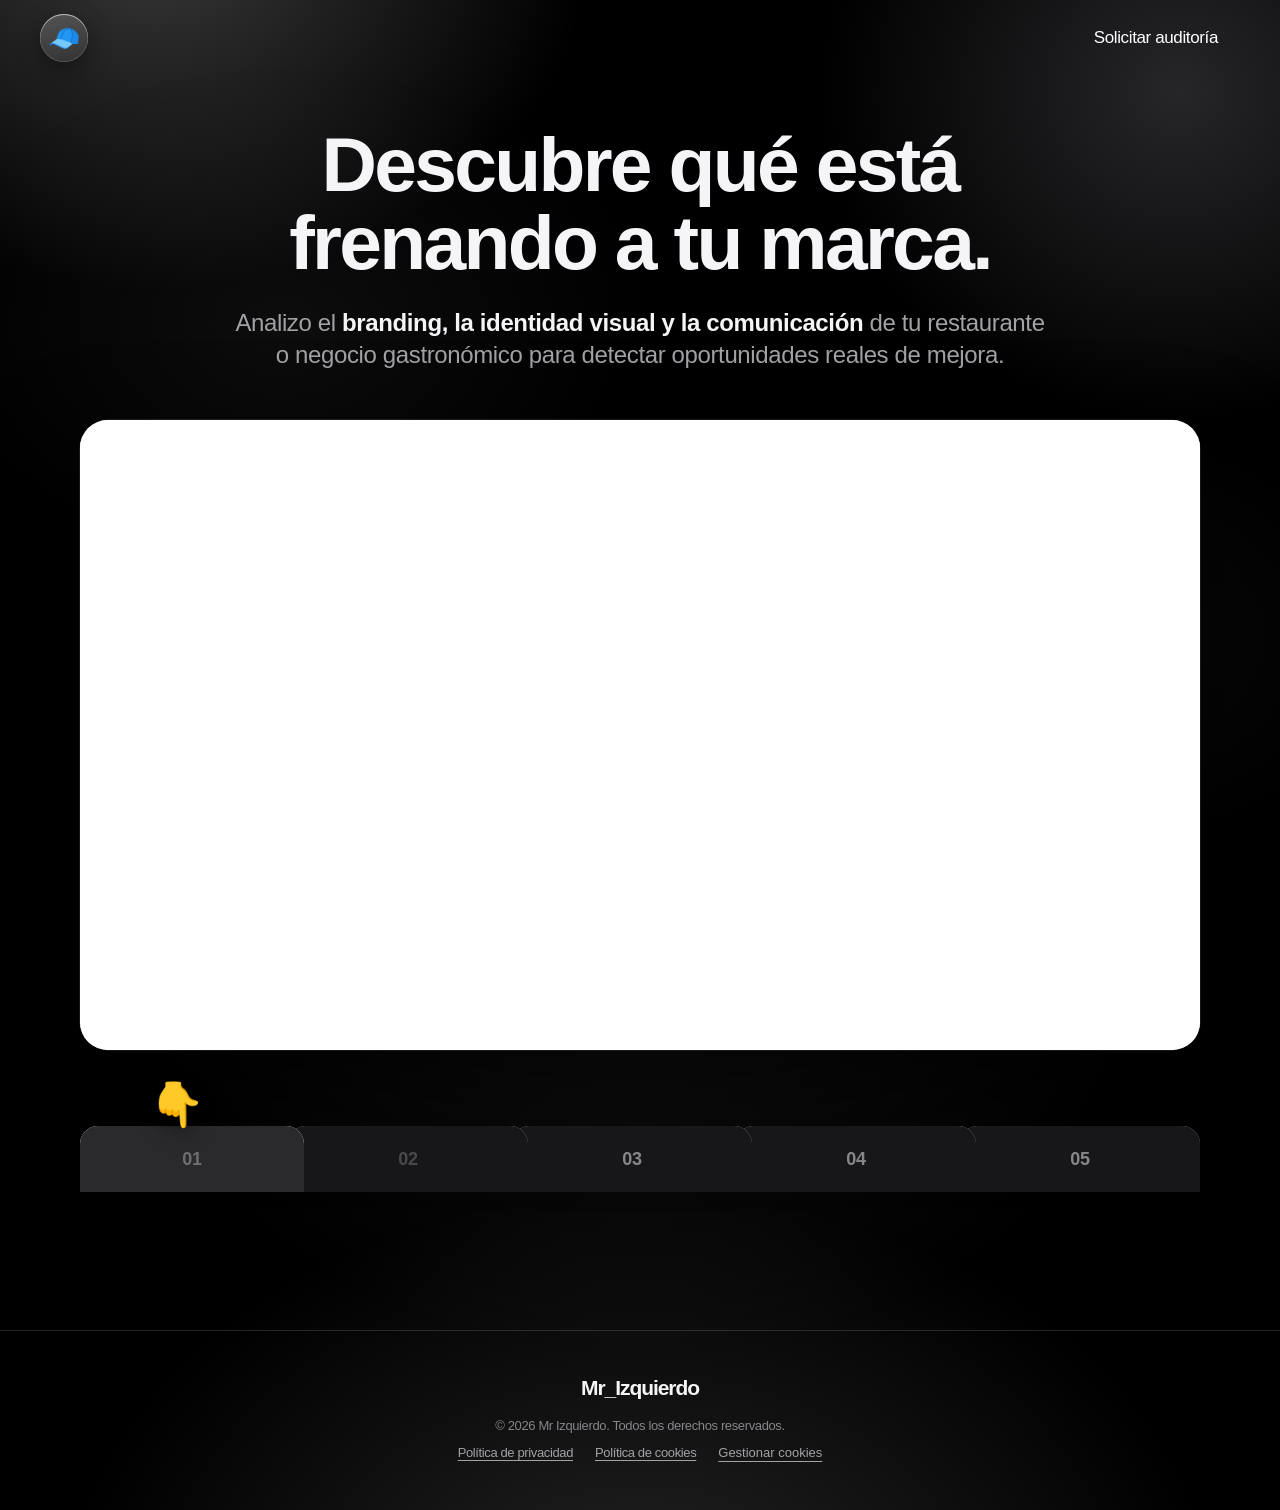
==== index.html @ 95bf19f2 "Update index.html" ====
<!doctype html>
<html lang="es">
<head>
<meta charset="utf-8">
<meta name="viewport" content="width=device-width,initial-scale=1,viewport-fit=cover">
<title>Auditoría de marca para restaurantes y negocios gastronómicos en Madrid | Mr_Izquierdo</title>
<meta name="description" content="Auditoría de marca para restaurantes, cafeterías, bares y hoteles en Madrid. Analizo tu branding, identidad visual y comunicación y te digo qué cambiar primero. Reserva una llamada.">
<meta name="author" content="Alex Izquierdo">
<meta name="application-name" content="Mr_Izquierdo">
<meta name="referrer" content="strict-origin-when-cross-origin">
<meta name="robots" content="index,follow,max-image-preview:large,max-snippet:-1">
<meta name="geo.region" content="ES-M"><meta name="geo.placename" content="Madrid">
<meta property="og:site_name" content="Mr_Izquierdo"><meta property="og:locale" content="es_ES"><meta property="og:type" content="website">
<meta property="og:url" content="https://mr-izquierdo.com/"><meta property="og:title" content="Auditoría de marca para negocios gastronómicos en Madrid | Mr_Izquierdo">
<meta property="og:description" content="Descubre qué está frenando a tu marca y qué deberías cambiar primero.">
<meta property="og:image" content="https://mr-izquierdo.com/assets/og-image.png"><meta property="og:image:width" content="1200"><meta property="og:image:height" content="630">
<meta property="og:image:alt" content="Mr_Izquierdo, auditoría de marca para restaurantes y negocios gastronómicos">
<meta name="twitter:card" content="summary_large_image"><meta name="twitter:title" content="Auditoría de marca para negocios gastronómicos | Mr_Izquierdo">
<meta name="twitter:description" content="Descubre qué está frenando a tu marca y qué deberías cambiar primero."><meta name="twitter:image" content="https://mr-izquierdo.com/assets/og-image.png"><meta name="twitter:image:alt" content="Mr_Izquierdo, auditoría de marca para restaurantes y negocios gastronómicos">
<meta name="theme-color" content="#000000"><meta name="color-scheme" content="dark">
<link rel="canonical" href="https://mr-izquierdo.com/"><link rel="alternate" hreflang="es" href="https://mr-izquierdo.com/"><link rel="alternate" hreflang="x-default" href="https://mr-izquierdo.com/">
<link rel="icon" href="data:image/svg+xml,%3Csvg xmlns='http://www.w3.org/2000/svg' viewBox='0 0 100 100'%3E%3Ctext y='.86em' font-size='86'%3E%F0%9F%A7%A2%3C/text%3E%3C/svg%3E">
<link rel="preload" href="assets/styles.css?v=17" as="style">
<link rel="stylesheet" href="assets/styles.css?v=17">
  <script type="application/ld+json">
{
  "@context": "https://schema.org",
  "@graph": [
    {
      "@type": "WebSite",
      "@id": "https://mr-izquierdo.com/#website",
      "url": "https://mr-izquierdo.com/",
      "name": "Mr_Izquierdo",
      "description": "Dirección creativa, branding, identidad visual y auditoría de marca para restaurantes y negocios gastronómicos en Madrid.",
      "inLanguage": "es-ES"
    },
    {
      "@type": "WebPage",
      "@id": "https://mr-izquierdo.com/#webpage",
      "url": "https://mr-izquierdo.com/",
      "name": "Auditoría de marca para restaurantes y negocios gastronómicos en Madrid | Mr_Izquierdo",
      "isPartOf": {
        "@id": "https://mr-izquierdo.com/#website"
      },
      "about": {
        "@id": "https://mr-izquierdo.com/#service"
      },
      "inLanguage": "es-ES",
      "description": "Auditoría de marca para restaurantes, cafeterías, bares y hoteles en Madrid. Análisis de branding, identidad visual y comunicación para detectar oportunidades reales de mejora."
    },
    {
      "@type": "ProfessionalService",
      "@id": "https://mr-izquierdo.com/#service",
      "name": "Mr_Izquierdo",
      "url": "https://mr-izquierdo.com/",
      "image": "https://mr-izquierdo.com/assets/og-image.png",
      "description": "Auditoría de marca, dirección creativa, branding e identidad visual para restaurantes, cafeterías, bares, hoteles y marcas gastronómicas independientes.",
      "areaServed": {
        "@type": "City",
        "name": "Madrid"
      },
      "address": {
        "@type": "PostalAddress",
        "addressLocality": "Madrid",
        "addressCountry": "ES"
      },
      "founder": {
        "@id": "https://mr-izquierdo.com/#alex"
      },
      "knowsAbout": [
        "branding gastronómico",
        "branding para restaurantes",
        "identidad visual",
        "rebranding",
        "auditoría de marca",
        "dirección creativa",
        "comunicación para restaurantes"
      ],
      "hasOfferCatalog": {
        "@type": "OfferCatalog",
        "name": "Servicios de Mr_Izquierdo",
        "itemListElement": [
          {
            "@type": "Offer",
            "itemOffered": {
              "@type": "Service",
              "name": "Auditoría de marca para negocios gastronómicos",
              "description": "Análisis estratégico de branding, identidad visual y comunicación para detectar oportunidades de mejora y definir prioridades.",
              "areaServed": {
                "@type": "City",
                "name": "Madrid"
              }
            }
          },
          {
            "@type": "Offer",
            "itemOffered": {
              "@type": "Service",
              "name": "Branding e identidad visual",
              "description": "Desarrollo y dirección de identidad de marca para restaurantes y negocios gastronómicos."
            }
          }
        ]
      },
      "sameAs": []
    },
    {
      "@type": "Person",
      "@id": "https://mr-izquierdo.com/#alex",
      "name": "Alex Izquierdo",
      "jobTitle": "Director creativo y estratega de marca",
      "worksFor": {
        "@id": "https://mr-izquierdo.com/#service"
      }
    },
    {
      "@type": "FAQPage",
      "@id": "https://mr-izquierdo.com/#faq",
      "isPartOf": {
        "@id": "https://mr-izquierdo.com/#webpage"
      },
      "mainEntity": [
        {
          "@type": "Question",
          "name": "¿Qué es una auditoría de marca?",
          "acceptedAnswer": {
            "@type": "Answer",
            "text": "Es una revisión estratégica de tu marca, imagen y comunicación para identificar oportunidades de mejora y priorizar qué conviene trabajar primero."
          }
        },
        {
          "@type": "Question",
          "name": "¿Tengo que contratar un servicio después?",
          "acceptedAnswer": {
            "@type": "Answer",
            "text": "No. La auditoría sirve para entender la situación y definir opciones. Cualquier trabajo posterior se plantea por separado, con alcance y presupuesto propios."
          }
        },
        {
          "@type": "Question",
          "name": "¿Trabajas con negocios fuera de Madrid?",
          "acceptedAnswer": {
            "@type": "Answer",
            "text": "El foco inicial está en Madrid. Si tu negocio está en otra ubicación, indícalo en el formulario y revisaré si encaja."
          }
        },
        {
          "@type": "Question",
          "name": "¿Qué ocurre después de enviar el formulario?",
          "acceptedAnswer": {
            "@type": "Answer",
            "text": "Podrás reservar una llamada de 30 minutos para hablar de tu negocio y valorar el siguiente paso."
          }
        }
      ]
    }
  ]
}
</script>
</head>
<body id="top">

<header class="site-header">
  <div class="in">
    <a class="logo" href="#top" aria-label="Mr_Izquierdo, volver al inicio"><span aria-hidden="true">🧢</span></a>
    <button class="btn btn-primary" id="headCta" type="button">Solicitar auditoría</button>
  </div>
</header>

<main>
  <section class="hero">
    <h1>Descubre qué está frenando a tu marca.</h1>
    <p>Analizo el <strong>branding, la identidad visual y la comunicación</strong> de tu restaurante o negocio gastronómico para detectar oportunidades reales de mejora.</p>
  </section>

  <section class="video-section" aria-label="Presentación en vídeo">
    <div class="player" id="player">
      <video id="vid" playsinline preload="metadata"><source src="presentation.mp4" type="video/mp4"></video>
      <div class="poster" aria-hidden="true"></div>
      <button class="play" id="play" type="button" aria-label="Reproducir la presentación">
        <svg width="30" height="30" viewBox="0 0 24 24" aria-hidden="true"><path d="M8 5.2v13.6a1 1 0 0 0 1.5.86l11-6.8a1 1 0 0 0 0-1.72l-11-6.8A1 1 0 0 0 8 5.2z" fill="currentColor"/></svg>
      </button>
      <p class="soon" id="soon" hidden>El vídeo llegará muy pronto.</p>
      <div class="controls" id="controls" hidden>
        <button type="button" id="cPlay" aria-label="Pausar"><svg class="i-pause" width="18" height="18" viewBox="0 0 24 24"><path d="M7 4h3.5v16H7zM13.5 4H17v16h-3.5z" fill="currentColor"/></svg><svg class="i-play" width="18" height="18" viewBox="0 0 24 24"><path d="M8 5.2v13.6a1 1 0 0 0 1.5.86l11-6.8a1 1 0 0 0 0-1.72l-11-6.8A1 1 0 0 0 8 5.2z" fill="currentColor"/></svg></button>
        <input type="range" id="seek" min="0" max="1000" value="0" aria-label="Posición del vídeo">
        <span id="time">0:00</span>
        <button type="button" id="cMute" aria-label="Silenciar"><svg width="20" height="20" viewBox="0 0 24 24"><path d="M4 9.5v5h3.5L12 18.5v-13L7.5 9.5z" fill="currentColor"/><path class="i-wave" d="M15 9a4.5 4.5 0 0 1 0 6M17.5 6.5a8 8 0 0 1 0 11" fill="none" stroke="currentColor" stroke-width="1.8" stroke-linecap="round"/></svg></button>
        <button type="button" id="cFull" aria-label="Pantalla completa"><svg width="18" height="18" viewBox="0 0 24 24"><path d="M4 9V4h5M20 9V4h-5M4 15v5h5M20 15v5h-5" fill="none" stroke="currentColor" stroke-width="2" stroke-linecap="round" stroke-linejoin="round"/></svg></button>
      </div>
    </div>
  </section>

  <div class="archive" id="archive" data-open="false" data-active="0">

    <nav class="tabs" aria-label="Carpetas de la auditoría">
      <button class="tab" type="button" id="tab-1" data-step="1" aria-controls="panel-1" aria-expanded="false"><span class="n">01</span><span class="t">Auditoría privada</span><span class="lock" aria-hidden="true">🔒</span></button>
      <button class="tab" type="button" id="tab-2" data-step="2" aria-controls="panel-2" aria-expanded="false"><span class="n">02</span><span class="t">Qué analizo</span><span class="lock" aria-hidden="true">🔒</span></button>
      <button class="tab" type="button" id="tab-3" data-step="3" aria-controls="panel-3" aria-expanded="false"><span class="n">03</span><span class="t">Qué recibes</span><span class="lock" aria-hidden="true">🔒</span></button>
      <button class="tab" type="button" id="tab-4" data-step="4" aria-controls="panel-4" aria-expanded="false"><span class="n">04</span><span class="t">Quién está detrás</span><span class="lock" aria-hidden="true">🔒</span></button>
      <button class="tab" type="button" id="tab-5" data-step="5" aria-controls="panel-5" aria-expanded="false"><span class="n">05</span><span class="t">Preguntas</span><span class="lock" aria-hidden="true">🔒</span></button>
    </nav>
    <p class="hint" id="hint" role="status" aria-live="polite"></p>

    <div class="panels">

      <!-- 01 · AUDITORÍA PRIVADA (formulario) -->
      <section class="panel" id="panel-1" data-step="1" role="region" aria-labelledby="tab-1" hidden>
        <div class="sheet">
          <h2 class="archive-section-title">01 <span>Auditoría privada</span></h2>
          <div class="audit">
            <div class="audit-intro">
              <h2>¡Trabajemos juntos! <span class="emoji" aria-hidden="true">🧢</span></h2>
              <p class="lead">Cuéntame qué tienes entre manos. Con tus respuestas entenderé tu negocio, el punto en el que está y qué necesitas realmente antes de proponerte nada.</p>
              <ol class="flow">
                <li><span>1</span>Me cuentas tu situación.</li>
                <li><span>2</span>Reservas una llamada.</li>
                <li><span>3</span>Hablamos de tu marca.</li>
              </ol>
            </div>

            <div class="audit-main">
              <div id="formWrap">
                <div class="progress" id="progress" aria-hidden="true"><i></i><i></i><i></i><i></i></div>
                <p class="step-label" id="stepLabel" aria-live="polite"></p>

                <form id="form" novalidate autocomplete="on">
                  <div class="step is-active" data-title="Tú">
                    <div class="field"><label for="f-nombre">¿Cómo te llamas? <span class="req" aria-hidden="true">*</span></label><input class="input" id="f-nombre" name="nombre" type="text" required autocomplete="name" placeholder="Tu nombre"><p class="err" id="e-nombre"></p></div>
                    <div class="field"><label for="f-email">Email <span class="req" aria-hidden="true">*</span></label><input class="input" id="f-email" name="email" type="email" inputmode="email" required autocomplete="email" placeholder="tu@email.com"><p class="err" id="e-email"></p></div>
                    <div class="field"><label for="f-telefono">¿Cuál es tu teléfono? <span class="req" aria-hidden="true">*</span></label><input class="input" id="f-telefono" name="telefono" type="tel" inputmode="tel" required autocomplete="tel" placeholder="+34 600 000 000"><p class="err" id="e-telefono"></p></div>
                    <div class="field consent-field">
                      <label class="consent" for="f-consent"><input type="checkbox" id="f-consent" name="consentimiento" required><span>He leído la <a href="privacy.html" target="_blank" rel="noopener">política de privacidad</a>. Acepto que guardes mis respuestas y que, si no termino, me escribas <b>un único</b> recordatorio por email.</span></label>
                      <p class="err" id="e-consent"></p>
                    </div>
                  </div>

                  <div class="step" data-title="Tu negocio">
                    <div class="field"><label for="f-negocio">Nombre de tu negocio</label><input class="input" id="f-negocio" name="negocio" type="text" autocomplete="organization" placeholder="Nombre de tu negocio"></div>
                    <div class="field"><label for="f-tipo">Tipo de negocio</label>
                      <select class="js-select" id="f-tipo" name="tipo" data-placeholder="Selecciona una opción">
                        <option value="">Selecciona una opción</option><option>Restaurante</option><option>Cafetería</option><option>Bar</option><option>Heladería</option><option>Hotel</option><option>Marca gastronómica</option><option>Otro</option>
                      </select></div>
                    <div class="grid-2">
                      <div class="field"><label for="f-antiguedad">¿Desde cuándo estás abierto?</label><select class="js-select" id="f-antiguedad" name="antiguedad" data-placeholder="Selecciona una opción">
                        <option value="">Selecciona una opción</option><option>Menos de 6 meses</option><option>6-12 meses</option><option>1-3 años</option><option>Más de 3 años</option>
                      </select></div>
                      <div class="field"><label for="f-ubicacion">Ubicación del negocio</label><input class="input" id="f-ubicacion" name="ubicacion" type="text" placeholder="Madrid, barrio…"></div>
                    </div>
                    <div class="field"><label for="f-web">Instagram o web</label><input class="input" id="f-web" name="web" type="text" autocapitalize="none" placeholder="@tu_negocio o tuweb.com"></div>
                  </div>

                  <div class="step" data-title="Tu marca">
                    <div class="field"><label for="f-que_haces">¿Qué haces y qué vendes?</label><textarea class="input" id="f-que_haces" name="que_haces" rows="3" placeholder="Cuéntame brevemente qué haces y qué vendes."></textarea></div>
                    <div class="field"><label for="f-necesidad">¿Qué necesitas?</label><textarea class="input" id="f-necesidad" name="necesidad" rows="3" placeholder="¿Qué esperas de mí?"></textarea></div>
                    <div class="field"><label for="f-mejora">¿Qué te gustaría mejorar?</label><textarea class="input" id="f-mejora" name="mejora" rows="3" placeholder="¿Qué cambiarías si pudieras?"></textarea></div>
                  </div>

                  <div class="step" data-title="Último detalle">
                    <div class="field"><label for="f-motivo">¿Por qué ahora?</label><textarea class="input" id="f-motivo" name="motivo" rows="3" placeholder="¿Por qué has decidido trabajar en esto ahora?"></textarea></div>
                    <div class="field"><label for="f-inversion">Inversión prevista</label>
                      <select class="js-select" id="f-inversion" name="inversion" data-placeholder="Selecciona una opción">
                        <option value="">Selecciona una opción</option><option>500-700€</option><option>700-1000€</option><option>1000-1800€</option><option>1800-2500€</option><option>+3000€</option>
                      </select></div>
                    <div class="field"><label for="f-origen">¿Cómo me encontraste?</label>
                      <select class="js-select" id="f-origen" name="origen" data-placeholder="Selecciona una opción">
                        <option value="">Selecciona una opción</option><option>Instagram</option><option>TikTok</option><option>Google</option><option>Recomendación</option><option>Otro</option>
                      </select></div>
                    <div class="field consent-field">
                      <label class="consent" for="f-news"><input type="checkbox" id="f-news" name="newsletter"><span>Quiero recibir ideas de branding gastronómico por email (pocos correos, con baja en un clic). <em>Opcional.</em></span></label>
                    </div>
                  </div>

                  <div class="hp" aria-hidden="true"><label>No rellenar<input type="text" name="empresa_web" tabindex="-1" autocomplete="off"></label></div>

                  <p class="form-error" id="formError" role="alert" hidden></p>

                  <div class="nav">
                    <button class="btn btn-text" id="backBtn" type="button" hidden>Atrás</button>
                    <button class="btn btn-primary" id="nextBtn" type="button">Siguiente</button>
                    <button class="btn btn-primary" id="submitBtn" type="submit" hidden>Solicitar mi auditoría</button>
                  </div>
                </form>
                <p class="fine">Los campos con * son obligatorios.</p>
              </div>

              <div class="done" id="done" hidden>
                <div id="bookStage">
                  
                  <h3 id="doneTitle" tabindex="-1">Solicitud recibida. Elige tu hueco.</h3>
                  <p>Reserva una llamada de 30 minutos para que hablemos de tu marca.</p>
                  <div class="cal cal-link" id="calWrap">
                    <div class="cal-copy">
                      <span class="cal-kicker">30 MIN · SIN COMPROMISO</span>
                      <strong>Elige un hueco para hablar de tu marca.</strong>
                      <span>Se abrirá Calendly en una pestaña nueva para evitar bloqueos del navegador y del móvil.</span>
                    </div>
                    <a class="btn btn-primary" id="bookBtn" href="https://calendly.com/info-mr-izquierdo/30min" target="_blank" rel="noopener">Reservar llamada</a>
                  </div>
                  <div class="done-actions">
                    <button class="link" id="bookedBtn" type="button">Ya he reservado</button>
                  </div>
                </div>
                <div id="thanks" hidden>
                  <svg class="check" viewBox="0 0 52 52" width="72" height="72" aria-hidden="true"><circle cx="26" cy="26" r="24" fill="none" stroke="currentColor" stroke-width="3"/><path d="M15 27l8 8 14-17" fill="none" stroke="currentColor" stroke-width="3.5" stroke-linecap="round" stroke-linejoin="round"/></svg>
                  <h3 tabindex="-1" id="thanksTitle">¡Gracias por tu tiempo!</h3>
                  <p>Te espero al otro lado :)</p>
                  <div class="done-actions"><button class="btn btn-primary" type="button" id="newAuditBtn">Volver a rellenar</button><button class="btn btn-text" type="button" data-go="2">Seguir con 02</button></div>
                </div>
              </div>
            </div>
          </div>
        </div>
      </section>

      <!-- 02 · QUÉ ANALIZO -->
      <section class="panel" id="panel-2" data-step="2" role="region" aria-labelledby="tab-2" hidden>
        <div class="sheet">
          <h2 class="archive-section-title">02 <span>Qué analizo</span></h2>
          <h2 class="wide">Puedes tener un buen producto, un local increíble y un equipo de diez.</h2>
          <p class="lead">Y aun así pasar desapercibido. Porque una cosa es tener un negocio. Otra, construir una marca.</p>
          <p class="sub">Antes de hacer más contenido, más diseño o más ruido, hay que saber qué está fallando. Esto es lo que reviso:</p>
          <div class="qs">
            <article class="q"><h3>¿Qué entiende la gente cuando te descubre?</h3><p>Si tu posicionamiento y tu personalidad se entienden o se pierden entre competidores.</p></article>
            <article class="q"><h3>¿Tu imagen representa lo que eres?</h3><p>Si tu identidad visual, fotografía, espacio y soportes cuentan la misma historia.</p></article>
            <article class="q"><h3>¿Estás diciendo algo que merezca la pena escuchar?</h3><p>Si tu web, redes, mensajes y contenido tienen una dirección clara.</p></article>
            <article class="q"><h3>¿Qué pasa después de descubrirte?</h3><p>Qué ocurre desde el primer contacto hasta la experiencia y el recuerdo.</p></article>
          </div>
          <div class="panel-foot"><button class="btn btn-outline" type="button" data-go="3">Siguiente: Qué recibes</button></div>
        </div>
      </section>

      <!-- 03 · QUÉ RECIBES -->
      <section class="panel" id="panel-3" data-step="3" role="region" aria-labelledby="tab-3" hidden>
        <div class="sheet">
          <h2 class="archive-section-title">03 <span>Qué recibes</span></h2>
          <div class="results">
            <h2 class="big">No quiero darte más deberes. Quiero darte un mapa.</h2>
            <dl class="deliver">
              <div><dt>Diagnóstico</dt><dd>Qué está funcionando, qué no y qué puede estar frenando tu marca.</dd></div>
              <div><dt>Prioridades</dt><dd>Qué deberías solucionar primero y qué puede esperar.</dd></div>
              <div><dt>Propuesta</dt><dd>Un camino con sentido para tu negocio, adaptado al problema real y no a un pack.</dd></div>
              <div><dt>Presupuesto</dt><dd>Una inversión clara en función de lo que realmente haya que hacer.</dd></div>
            </dl>
          </div>
          <div class="panel-foot"><button class="btn btn-outline" type="button" data-go="4">Siguiente: Quién está detrás</button></div>
        </div>
      </section>

      <!-- 04 · QUIÉN ESTÁ DETRÁS -->
      <section class="panel" id="panel-4" data-step="4" role="region" aria-labelledby="tab-4" hidden>
        <div class="sheet">
          <h2 class="archive-section-title">04 <span>Quién está detrás</span></h2>
          <div class="about">
            <img class="seal" src="assets/foto-perfil.png" width="320" height="320" alt="Sello de Mr_Izquierdo con el retrato de Alex Izquierdo" loading="lazy">
            <div class="about-copy">
              <p class="strong">Director creativo y estratega especializado en marcas gastronómicas.</p>
              <p>Me interesa entender por qué algunas marcas consiguen quedarse en la cabeza de la gente y otras, aunque tengan un buen producto, terminan pareciéndose a todas las demás.</p>
              <p>Trabajo desde la marca, la imagen y la comunicación para construir negocios que no solo se vean bien. <mark>Que tengan algo que decir.</mark></p>
              <p>Trabajo principalmente con restaurantes, cafeterías, bares, hoteles y marcas gastronómicas independientes en Madrid.</p>
            </div>
          </div>
          <div class="panel-foot"><button class="btn btn-outline" type="button" data-go="5">Siguiente: Preguntas</button></div>
        </div>
      </section>

      <!-- 05 · PREGUNTAS -->
      <section class="panel" id="panel-5" data-step="5" role="region" aria-labelledby="tab-5" hidden>
        <div class="sheet">
          <h2 class="archive-section-title">05 <span>Preguntas</span></h2>
          <h2>Preguntas frecuentes</h2>
          <div class="faq">
            <details><summary>¿Qué es una auditoría de marca?</summary><p>Es una revisión estratégica de tu marca, imagen y comunicación para identificar oportunidades de mejora y priorizar qué conviene trabajar primero.</p></details>
            <details><summary>¿Tengo que contratar un servicio después?</summary><p>No. La auditoría sirve para entender la situación y definir opciones. Cualquier trabajo posterior se plantea por separado, con alcance y presupuesto propios.</p></details>
            <details><summary>¿Trabajas con negocios fuera de Madrid?</summary><p>El foco inicial está en Madrid. Si tu negocio está en otra ubicación, indícalo en el formulario y revisaré si encaja.</p></details>
            <details><summary>¿Qué ocurre después de enviar el formulario?</summary><p>Podrás reservar una llamada para hablar de tu negocio y valorar el siguiente paso.</p></details>
          </div>
          <div class="panel-foot">
            <a class="btn btn-primary" data-when="sent" href="#" target="_blank" rel="noopener" hidden>Reservar mi llamada</a>
            <button class="btn btn-primary" data-when="unsent" type="button" data-go="1">Solicitar mi auditoría</button>
          </div>
        </div>
      </section>

    </div>
  </div>
</main>

<footer class="site-footer">
  <div class="wordmark">Mr_Izquierdo</div>
  <p>© 2026 Mr Izquierdo. Todos los derechos reservados.</p>
  <p class="legal-links"><a href="privacy.html">Política de privacidad</a><a href="cookies.html">Política de cookies</a><button class="link" id="manageCookies" type="button">Gestionar cookies</button></p>
</footer>

<div class="ck" id="cookieSheet" role="dialog" aria-labelledby="ckTitle" hidden>
  <h2 id="ckTitle">Cookies</h2>
  <p id="ckIntro">Elige qué guardo en tu navegador. Puedes cambiarlo cuando quieras desde el pie de página.</p>
  <div class="ck-row"><div><b>Necesarias</b><span>Recuerdan por dónde vas en la página. Siempre activas.</span></div><span class="ck-always">Siempre</span></div>
  <div class="ck-row" id="ckAnRow"><div><b>Analítica</b><span>Estadísticas anónimas para saber qué partes de la web funcionan.</span></div><button class="switch" id="ckAnalytics" type="button" role="switch" aria-checked="false" aria-label="Analítica"></button></div>
  <p class="ck-none" id="ckNone" hidden>Esta web no usa cookies de analítica ni de publicidad. Calendly, al reservar, puede guardar las suyas.</p>
  <div class="ck-actions"><button class="btn btn-glass" id="ckReject" type="button">Rechazar</button><button class="btn btn-outline" id="ckSave" type="button">Guardar</button><button class="btn btn-primary" id="ckAccept" type="button">Aceptar todo</button></div>
</div>

<!-- Guía animada: emoji nativo de Apple (👆 ✍️ 👇) que señala el siguiente paso -->
<div class="guide" id="guide" aria-hidden="true">
  <span class="g" id="guideGlyph">👆</span>
  <svg class="scribble" width="46" height="12" viewBox="0 0 46 12"><path d="M2 8c5-8 8 4 13-2s8 4 13-2 8 3 14-2" fill="none" stroke="currentColor" stroke-width="2.2" stroke-linecap="round" pathLength="100"/></svg>
</div>

<script src="assets/config.js"></script>
<script src="assets/app.js"></script>
</body>
</html>
---- assets/styles.css ----
/* ════════════════════════════════════════════════════════════════
   Mr_Izquierdo · V14
   Archivo de carpetas (referencia D&AD) + controles estilo Apple.
   Índice: 1 base · 2 botones · 3 cabecera/hero · 4 carpetas (tabs)
           5 paneles · 6 vídeo · 7 formulario · 8 secciones · 9 guía
           10 pie · 11 páginas legales · 12 movimiento reducido
   ════════════════════════════════════════════════════════════════ */

/* 1 · BASE ─────────────────────────────────────────────────────── */
:root{
  --bg:#000; --sheet:#0c0c0e; --fill:#1c1c1e; --fill-2:#2c2c2e;
  --text:#f5f5f7; --muted:#a1a1a6; --faint:#6e6e73; --line:rgba(255,255,255,.14);

  /* Marca */
  --ice:#E4F5FF; --orange:#FC722E; --red:#FF3B30;
  /* Colores de carpeta (derivados de la marca + grises de sistema Apple) */
  --sky:#8FD3FF; --paper:#F5F5F7; --grey:#8E8E93;

  --font:-apple-system,BlinkMacSystemFont,"SF Pro Display","SF Pro Text","Helvetica Neue","Segoe UI",Roboto,Arial,sans-serif;
  --emoji:"Apple Color Emoji","Segoe UI Emoji","Noto Color Emoji",sans-serif;

  --max:1200px; --pad:clamp(16px,4vw,40px);
  --s:28px;--tab:rgba(60,60,64,.62);--paper-w:#ececf1;     /* inclinación de las pestañas */
  --g:4px;      /* separación entre pestañas */
  --cut:34px;   /* esquina cortada de la carpeta */
  --head:56px;
}
@media (max-width:700px){:root{--s:16px;--cut:22px}}

*{box-sizing:border-box}
html{scroll-behavior:smooth;-webkit-text-size-adjust:100%}
body{margin:0;min-height:100vh;color:var(--text);font-family:var(--font);font-size:17px;line-height:1.42;letter-spacing:-.011em;
  background:radial-gradient(120% 55% at 50% -8%,#13181c 0%,#000 62%) no-repeat,#000;-webkit-font-smoothing:antialiased;overflow-x:hidden}
img{display:block;max-width:100%;height:auto}
a{color:inherit}
h1,h2,h3,p,ol,dl,dd{margin:0}
:focus-visible{outline:2px solid #fff;outline-offset:3px}
.emoji{font-family:var(--emoji)}
.hp{position:absolute;left:-9999px;width:1px;height:1px;overflow:hidden}

/* 2 · BOTONES ──────────────────────────────────────────────────── */
.btn{appearance:none;border:0;cursor:pointer;display:inline-flex;align-items:center;justify-content:center;gap:8px;
  padding:15px 24px;border-radius:999px;font:600 16px/1 var(--font);letter-spacing:-.01em;text-decoration:none;
  transition:transform .18s ease,background .2s ease,filter .2s ease}
.btn:hover{filter:brightness(1.08)}
.btn:active{transform:scale(.97)}
.btn[disabled]{opacity:.5;cursor:progress}
.btn-primary{background:#ff0000;color:#fff}
.btn-glass{background:rgba(255,255,255,.12);color:var(--text);-webkit-backdrop-filter:blur(20px);backdrop-filter:blur(20px)}
.btn-glass:hover{background:rgba(255,255,255,.18);filter:none}
.btn-text{background:none;color:var(--muted);padding-inline:6px}
.btn-text:hover{color:var(--text);filter:none}
.btn-sm{padding:10px 18px;font-size:14px}
.link{appearance:none;background:none;border:0;padding:0;cursor:pointer;color:var(--muted);font:inherit;font-size:15px;text-decoration:underline;text-underline-offset:4px}
.link:hover{color:var(--text)}
[hidden]{display:none!important}

/* 3 · CABECERA + HERO ──────────────────────────────────────────── */
.site-header{position:relative;z-index:40;background:rgba(0,0,0,.6);border-bottom:1px solid rgba(255,255,255,.08);
  -webkit-backdrop-filter:saturate(180%) blur(20px);backdrop-filter:saturate(180%) blur(20px)}
.site-header .in{max-width:var(--max);margin:0 auto;padding:0 var(--pad);height:var(--head);display:flex;align-items:center;justify-content:space-between}
.logo{font:28px/1 var(--emoji);text-decoration:none}

.hero{max-width:var(--max);margin:0 auto;padding:clamp(36px,5vw,64px) var(--pad) clamp(30px,4vw,48px);text-align:center}
.hero h1{max-width:19ch;margin:0 auto .34em;font-size:clamp(38px,6vw,80px);line-height:1.01;letter-spacing:-.047em;font-weight:700;text-wrap:balance}
.hero p{max-width:34em;margin:0 auto;font-size:clamp(18px,2vw,24px);line-height:1.34;color:var(--muted);text-wrap:pretty}
.hero p strong{color:var(--text);font-weight:600}

/* 4 · CARPETAS (TABS) ──────────────────────────────────────────────
   Cerrado: montón de pestañas en cuña, 3 filas, como la referencia.
   Abierto: las pestañas pasan a una fila, la activa se funde con la carpeta. */
.archive{max-width:var(--max);margin:0 auto;padding:0 var(--pad) clamp(56px,8vw,110px)}

.tabs{display:grid;grid-template-columns:repeat(12,minmax(0,1fr));gap:var(--g);position:relative}
.tab{--sl:0px;--sr:0px;
  appearance:none;border:0;margin:0;position:relative;cursor:pointer;text-align:left;
  display:flex;align-items:center;gap:.75em;
  min-height:clamp(62px,8.4vw,92px);
  padding:0 calc(var(--sr)*.75 + 18px) 0 calc(var(--sl)*.75 + 18px);
  background:var(--tab);color:var(--text);font:600 clamp(13px,1.75vw,21px)/1.1 var(--font);letter-spacing:.01em;text-transform:uppercase;
  clip-path:polygon(var(--sl) 0,100% 0,calc(100% - var(--sr)) 100%,0 100%);
  view-transition-name:none;transition:filter .2s ease}
.tab:hover{filter:brightness(1.07)}
.tab:focus-visible{outline:none;box-shadow:inset 0 0 0 3px #000,inset 0 0 0 6px #fff}
.tab .n{opacity:.55;font-weight:500;font-variant-numeric:tabular-nums}
.tab .t{min-width:0}
.tab .lock{display:none;margin-left:auto;font:.85em/1 var(--emoji);text-transform:none}
.tab[aria-disabled="true"]{cursor:not-allowed;filter:saturate(.55) brightness(.66)}
.tab[aria-disabled="true"] .lock{display:block}
.tab.shake{animation:shake .4s ease}
@keyframes shake{20%{transform:translateX(-6px)}40%{transform:translateX(5px)}60%{transform:translateX(-3px)}80%{transform:translateX(2px)}}

/* Cerrado: 3 filas × 2 pestañas, anchos distintos para que encajen en diagonal */
.tab:nth-child(odd){--sr:var(--s)}
.tab:nth-child(even){--sl:var(--s);margin-left:calc(var(--s)*-1)}
.tab:nth-child(1){grid-column:1 / 8}
.tab:nth-child(2){grid-column:8 / 13}
.tab:nth-child(3){grid-column:1 / 6}
.tab:nth-child(4){grid-column:6 / 13}
.tab:nth-child(5){grid-column:1 / 7}
.tab:nth-child(6){grid-column:7 / 13}

/* Abierto: una sola fila */
.archive[data-open="true"] .tabs{padding-bottom:var(--g);grid-template-columns:repeat(6,minmax(0,1fr))}
.archive[data-open="true"] .tab{grid-column:auto;--sl:var(--s);--sr:var(--s);margin-left:calc(var(--s)*-1);
  min-height:58px;font-size:clamp(11px,1.1vw,13.5px)}
.archive[data-open="true"] .tab:first-child{--sl:0px;margin-left:0}
.archive[data-open="true"] .tab:last-child{--sr:0px}
.archive[data-open="true"] .tab[aria-expanded="false"]:not([aria-disabled="true"]){filter:brightness(.8)}
.archive[data-open="true"] .tab[aria-expanded="false"]:not([aria-disabled="true"]):hover{filter:brightness(1)}
.archive[data-open="true"] .tab[aria-expanded="true"]{margin-bottom:calc(var(--g)*-1);padding-bottom:var(--g);z-index:3;min-height:64px}

.archive[data-active="1"] .tabs{grid-template-columns:minmax(0,1.9fr) repeat(5,minmax(0,1fr))}
.archive[data-active="2"] .tabs{grid-template-columns:minmax(0,1fr) minmax(0,1.9fr) repeat(4,minmax(0,1fr))}
.archive[data-active="3"] .tabs{grid-template-columns:repeat(2,minmax(0,1fr)) minmax(0,1.9fr) repeat(3,minmax(0,1fr))}
.archive[data-active="4"] .tabs{grid-template-columns:repeat(3,minmax(0,1fr)) minmax(0,1.9fr) repeat(2,minmax(0,1fr))}
.archive[data-active="5"] .tabs{grid-template-columns:repeat(4,minmax(0,1fr)) minmax(0,1.9fr) minmax(0,1fr)}
.archive[data-active="6"] .tabs{grid-template-columns:repeat(5,minmax(0,1fr)) minmax(0,1.9fr)}

@media (max-width:700px){
  .archive[data-open="true"] .tab{padding-inline:calc(var(--sl)*.5 + 8px) calc(var(--sr)*.5 + 8px);justify-content:center;font-size:12px}
  .archive[data-open="true"] .tab[aria-expanded="false"] .t,
  .archive[data-open="true"] .tab[aria-expanded="false"] .lock{display:none}
  .archive[data-open="true"] .tab[aria-expanded="false"] .n{opacity:.85;font-weight:700}
  .archive[data-open="true"] .tab[aria-expanded="true"]{justify-content:flex-start}
  .archive[data-open="true"] .tab[aria-expanded="true"] .t{overflow:hidden;text-overflow:ellipsis;white-space:nowrap}
  .archive[data-active="1"] .tabs{grid-template-columns:minmax(0,3.6fr) repeat(5,minmax(0,1fr))}
  .archive[data-active="2"] .tabs{grid-template-columns:minmax(0,1fr) minmax(0,3.6fr) repeat(4,minmax(0,1fr))}
  .archive[data-active="3"] .tabs{grid-template-columns:repeat(2,minmax(0,1fr)) minmax(0,3.6fr) repeat(3,minmax(0,1fr))}
  .archive[data-active="4"] .tabs{grid-template-columns:repeat(3,minmax(0,1fr)) minmax(0,3.6fr) repeat(2,minmax(0,1fr))}
  .archive[data-active="5"] .tabs{grid-template-columns:repeat(4,minmax(0,1fr)) minmax(0,3.6fr) minmax(0,1fr)}
  .archive[data-active="6"] .tabs{grid-template-columns:repeat(5,minmax(0,1fr)) minmax(0,3.6fr)}
}

/* Nombres de transición: cada pestaña viaja de su sitio en el montón a su sitio en la fila */
.tab[data-step="1"]{view-transition-name:tab1}.tab[data-step="2"]{view-transition-name:tab2}.tab[data-step="3"]{view-transition-name:tab3}
.tab[data-step="4"]{view-transition-name:tab4}.tab[data-step="5"]{view-transition-name:tab5}.tab[data-step="6"]{view-transition-name:tab6}
::view-transition-old(root),::view-transition-new(root){animation:none;mix-blend-mode:normal}
::view-transition-group(*){animation-duration:.55s;animation-timing-function:cubic-bezier(.2,.8,.2,1)}

.hint{min-height:1.4em;margin:14px 0 0;text-align:center;font-size:15px;color:var(--muted)}
.archive[data-open="true"] .hint{margin-top:0;min-height:0}
.archive[data-open="true"] .hint:empty{display:none}

/* 5 · PANELES (el cuerpo de la carpeta) ────────────────────────── */
.panel{position:relative;background:var(--tab);padding:14px 14px 18px;
  clip-path:polygon(0 0,100% 0,100% calc(100% - var(--cut)),calc(100% - var(--cut)) 100%,0 100%)}
.panel:not([hidden]){animation:extend .8s cubic-bezier(.2,.8,.2,1) both}
@keyframes extend{
  from{clip-path:polygon(0 0,100% 0,100% 0,100% 0,0 0)}
  to{clip-path:polygon(0 0,100% 0,100% calc(100% - var(--cut)),calc(100% - var(--cut)) 100%,0 100%)}
}
.sheet{position:relative;background:var(--sheet);padding:clamp(26px,5.2vw,76px);
  clip-path:polygon(0 0,100% 0,100% calc(100% - var(--cut) + 12px),calc(100% - var(--cut) + 12px) 100%,0 100%)}
.panel:not([hidden]) .sheet>*{animation:rise .6s .22s cubic-bezier(.2,.8,.2,1) both}
@keyframes rise{from{opacity:0;transform:translateY(10px)}to{opacity:1;transform:none}}

.sheet h2{font-size:clamp(30px,4.6vw,58px);line-height:1.04;letter-spacing:-.042em;font-weight:700;text-wrap:balance;max-width:24ch}
.sheet h2.wide{max-width:22ch}
.lead{margin-top:20px;max-width:34em;font-size:clamp(18px,2vw,23px);line-height:1.38;color:var(--muted);text-wrap:pretty}
.sub{margin-top:18px;max-width:38em;color:var(--muted);text-wrap:pretty}
.panel-foot{margin-top:clamp(34px,5vw,60px);display:flex;gap:12px;justify-content:flex-end;flex-wrap:wrap}

/* 6 · VÍDEO ────────────────────────────────────────────────────── */
.video{position:relative;margin-top:clamp(24px,3.4vw,40px);aspect-ratio:16/9;background:#050506;overflow:hidden;
  clip-path:polygon(0 0,100% 0,100% calc(100% - 30px),calc(100% - 30px) 100%,0 100%)}
.video video{position:absolute;inset:0;width:100%;height:100%;object-fit:contain;background:#000}
.poster{position:absolute;inset:0;background:
  radial-gradient(60% 80% at 22% 100%,rgba(252,114,46,.22),transparent 70%),
  radial-gradient(70% 90% at 85% 0%,rgba(228,245,255,.14),transparent 70%),#08090a;transition:opacity .4s}
.play{position:absolute;inset:0;margin:auto;width:92px;height:92px;border-radius:50%;cursor:pointer;
  display:grid;place-items:center;padding-left:5px;color:#fff;background:rgba(255,255,255,.16);
  border:1px solid rgba(255,255,255,.32);-webkit-backdrop-filter:blur(24px) saturate(160%);backdrop-filter:blur(24px) saturate(160%);
  box-shadow:0 12px 40px rgba(0,0,0,.5),inset 0 1px 0 rgba(255,255,255,.35);transition:transform .25s ease,background .25s ease}
.play:hover{transform:scale(1.07);background:rgba(255,255,255,.24)}
.play:active{transform:scale(.96)}
.video.started .play,.video.started .poster{opacity:0;pointer-events:none}
.video-missing{position:absolute;inset:0;display:grid;place-content:center;justify-items:center;gap:18px;padding:24px;text-align:center;background:#08090a;color:var(--muted)}
.video-foot{margin-top:16px;display:flex;justify-content:space-between;align-items:center;gap:16px;flex-wrap:wrap;color:var(--muted);font-size:15px}

/* 7 · FORMULARIO ───────────────────────────────────────────────── */
.audit{display:grid;grid-template-columns:minmax(0,.82fr) minmax(0,1.18fr);gap:clamp(30px,5.5vw,84px);align-items:start}
.audit-intro{position:sticky;top:calc(var(--head) + 24px)}
.flow{list-style:none;padding:0;margin-top:34px;display:grid;gap:14px;color:var(--text)}
.flow li{display:flex;align-items:center;gap:14px}
.flow span{flex:none;width:30px;height:30px;border-radius:50%;display:grid;place-items:center;border:1.5px solid #fff;color:#fff;font-size:14px;font-weight:600}

.progress{display:flex;gap:6px}
.progress i{position:relative;flex:1;height:4px;border-radius:4px;background:var(--fill-2);overflow:hidden}
.progress i::after{content:"";position:absolute;inset:0;background:#fff;transform:scaleX(0);transform-origin:left;transition:transform .55s cubic-bezier(.2,.8,.2,1)}
.progress i.on::after{transform:scaleX(1)}
.step-label{margin:14px 0 26px;font-size:15px;color:var(--muted)}
.step-label b{color:var(--text);font-weight:600}

.step{display:none}
.step.is-active{display:block;animation:stepIn .4s cubic-bezier(.2,.8,.2,1) both}
@keyframes stepIn{from{opacity:0;transform:translateX(14px)}to{opacity:1;transform:none}}

.field{margin-bottom:20px;position:relative}
.field label{display:block;margin-bottom:8px;font-size:15px;font-weight:500}
.req{color:#fff;font-weight:700}
.input{display:block;width:100%;height:54px;padding:0 16px;border-radius:13px;border:1.5px solid transparent;background:var(--fill);color:var(--text);
  font:400 17px/1.3 var(--font);letter-spacing:-.012em;transition:border-color .2s,box-shadow .2s,background .2s;-webkit-appearance:none;appearance:none}
textarea.input{height:auto;min-height:98px;padding:14px 16px;resize:vertical}
.input::placeholder{color:var(--faint)}
.input:hover{background:#212124}
.input:focus{outline:none;border-color:#fff;background:#202023;box-shadow:0 0 0 4px rgba(255,255,255,.22)}
.input[aria-invalid="true"]{border-color:#fff;box-shadow:0 0 0 4px rgba(255,255,255,.2)}
.err{margin-top:7px;font-size:14px;line-height:1.3;color:#fff}
.err:empty{display:none}
.grid-2{display:grid;grid-template-columns:1fr 1fr;gap:0 16px}
.fine{margin-top:22px;font-size:13px;color:var(--faint)}
.form-error{margin:0 0 16px;padding:12px 14px;border-radius:12px;background:rgba(255,255,255,.1);color:#fff;font-size:15px}
.nav{display:flex;align-items:center;justify-content:space-between;gap:12px;margin-top:30px}
.nav .btn-primary{margin-left:auto;min-width:168px}

/* Selector estilo Apple */
.select{position:relative}
.select-btn{display:flex;align-items:center;justify-content:space-between;gap:12px;text-align:left;cursor:pointer}
.select-btn .val{overflow:hidden;text-overflow:ellipsis;white-space:nowrap}
.select-btn .val.ph{color:var(--faint)}
.select-btn svg{flex:none;color:var(--muted);transition:transform .3s cubic-bezier(.2,.8,.2,1)}
.select.open .select-btn{border-color:#fff;background:#202023;box-shadow:0 0 0 4px rgba(255,255,255,.22)}
.select.open .select-btn svg{transform:rotate(180deg)}
.select-list{position:absolute;z-index:30;left:0;right:0;top:calc(100% + 8px);margin:0;padding:6px;list-style:none;max-height:min(330px,52vh);overflow:auto;
  background:rgba(44,44,46,.88);border:1px solid rgba(255,255,255,.16);border-radius:16px;
  -webkit-backdrop-filter:blur(34px) saturate(190%);backdrop-filter:blur(34px) saturate(190%);
  box-shadow:0 28px 70px rgba(0,0,0,.65),0 0 0 .5px rgba(0,0,0,.6);
  transform-origin:top center;animation:pop .22s cubic-bezier(.2,.9,.3,1.15) both}
.select.up .select-list{top:auto;bottom:calc(100% + 8px);transform-origin:bottom center}
@keyframes pop{from{opacity:0;transform:scale(.96) translateY(-6px)}to{opacity:1;transform:none}}
.select-list li{display:flex;align-items:center;justify-content:space-between;gap:12px;min-height:44px;padding:0 12px;border-radius:10px;font-size:17px;cursor:pointer}
.select-list li.is-active{background:rgba(255,255,255,.14)}
.select-list li[aria-selected="true"]::after{content:"✓";color:#fff;font-weight:700}

.consent{display:flex;gap:12px;align-items:flex-start;margin:0;font-size:14px;line-height:1.4;font-weight:400;color:var(--muted);cursor:pointer}
.consent a{color:var(--text)}
.consent input{appearance:none;-webkit-appearance:none;flex:none;width:24px;height:24px;margin:0;border-radius:50%;border:1.5px solid #636366;background:transparent;display:grid;place-items:center;cursor:pointer;transition:background .2s,border-color .2s}
.consent input::after{content:"";width:6px;height:11px;border:solid #111;border-width:0 2.5px 2.5px 0;transform:rotate(45deg) translate(-1px,-1px) scale(0);transition:transform .2s cubic-bezier(.2,1.6,.4,1)}
.consent input:checked{background:#fff;border-color:#fff}
.consent input:checked::after{transform:rotate(45deg) translate(-1px,-1px) scale(1)}
.consent input[aria-invalid="true"]{border-color:#fff}
.consent input:focus-visible{outline:2px solid #fff;outline-offset:3px}

/* Confirmación */
.done{padding:clamp(4px,2vw,24px) 0}
.done .check{color:#fff}
.done .check circle{stroke-dasharray:151;stroke-dashoffset:151;animation:draw .7s .1s ease forwards}
.done .check path{stroke-dasharray:50;stroke-dashoffset:50;animation:draw .5s .55s ease forwards}
@keyframes draw{to{stroke-dashoffset:0}}
.done h3{margin:22px 0 12px;font-size:clamp(32px,4vw,48px);line-height:1.05;letter-spacing:-.04em;font-weight:700;outline:none}
.done p{max-width:30em;color:var(--muted);font-size:19px;line-height:1.4}
.done-actions{margin:28px 0 22px;display:flex;gap:12px;flex-wrap:wrap}

/* 8 · SECCIONES 03–06 ──────────────────────────────────────────── */
.qs{margin-top:clamp(28px,4vw,48px);display:grid;grid-template-columns:1fr 1fr;gap:0 clamp(28px,5vw,72px)}
.q{padding:26px 0 30px;border-top:1px solid var(--line)}
.q h3{font-size:clamp(21px,2.2vw,27px);line-height:1.14;letter-spacing:-.032em;font-weight:650;margin-bottom:10px;text-wrap:balance}
.q p{color:var(--muted)}

.results{display:grid;grid-template-columns:minmax(0,1fr) minmax(0,1fr);gap:clamp(30px,5vw,80px);align-items:start}
.sheet h2.big{max-width:11ch;font-size:clamp(38px,5.6vw,76px);line-height:1;letter-spacing:-.048em}
.deliver{border-top:1px solid var(--line)}
.deliver div{display:grid;grid-template-columns:minmax(0,.55fr) minmax(0,1fr);gap:18px;padding:22px 0;border-bottom:1px solid var(--line)}
.deliver dt{font-weight:650;font-size:18px;letter-spacing:-.02em}
.deliver dd{color:var(--muted)}

.about{display:grid;grid-template-columns:minmax(0,.8fr) minmax(0,1.2fr);gap:clamp(30px,6vw,90px);align-items:center}
.seal{width:min(340px,100%);aspect-ratio:1;object-fit:contain;justify-self:center;border-radius:50%}
.about-copy{display:grid;gap:20px;max-width:34em;font-size:clamp(18px,1.8vw,21px);line-height:1.42;color:var(--muted);text-wrap:pretty}
.about-copy .strong{font-size:clamp(23px,2.6vw,32px);line-height:1.15;letter-spacing:-.035em;font-weight:650;color:var(--text)}
mark{background:#fff;color:#000;padding:.03em .3em;font-weight:600}

.faq{margin-top:clamp(24px,4vw,40px);border-top:1px solid var(--line);max-width:52em}
.faq details{border-bottom:1px solid var(--line)}
.faq summary{display:flex;justify-content:space-between;align-items:center;gap:20px;padding:22px 0;cursor:pointer;list-style:none;font-size:clamp(18px,2vw,23px);font-weight:600;letter-spacing:-.025em}
.faq summary::-webkit-details-marker{display:none}
.faq summary::after{content:"";flex:none;width:11px;height:11px;border:solid var(--muted);border-width:0 2px 2px 0;transform:rotate(45deg) translate(-2px,-2px);transition:transform .3s cubic-bezier(.2,.8,.2,1)}
.faq details[open] summary::after{transform:rotate(-135deg) translate(-2px,-2px)}
.faq details p{padding:0 0 24px;max-width:38em;color:var(--muted)}

/* 9 · GUÍA ANIMADA ─────────────────────────────────────────────────
   Emoji nativos (en iPhone y Mac se ven como los de Apple) animados con CSS. */
.guide{position:absolute;z-index:60;top:0;left:0;width:46px;height:46px;pointer-events:none;opacity:0;
  transition:opacity .22s ease,top .55s cubic-bezier(.2,.8,.2,1),left .55s cubic-bezier(.2,.8,.2,1)}
.guide.nogl{transition:opacity .22s ease}
.guide.on{opacity:1}
.guide .g{display:block;font:42px/1 var(--emoji);filter:drop-shadow(0 8px 10px rgba(0,0,0,.55));transform-origin:50% 100%}
.guide.on .g{animation:gpop .4s cubic-bezier(.2,1.5,.4,1) both}
.guide[data-mode="up"].on .g{animation:gpop .4s cubic-bezier(.2,1.5,.4,1) both,tapUp 1.2s .4s ease-in-out infinite}
.guide[data-mode="down"].on .g{animation:gpop .4s cubic-bezier(.2,1.5,.4,1) both,tapDown 1.2s .4s ease-in-out infinite}
.guide[data-mode="write"].on .g{animation:gpop .4s cubic-bezier(.2,1.5,.4,1) both,write 1.5s .4s ease-in-out infinite}
.guide .scribble{position:absolute;left:2px;bottom:-12px;color:var(--ice);opacity:0;transition:opacity .2s}
.guide[data-mode="write"].on .scribble{opacity:.9}
.guide .scribble path{stroke-dasharray:100;stroke-dashoffset:100;animation:scribble 1.5s .4s ease-in-out infinite}
@keyframes gpop{from{opacity:0;transform:scale(.4) rotate(-14deg)}to{opacity:1;transform:none}}
@keyframes tapUp{0%,100%{transform:translateY(0)}40%{transform:translateY(-13px)}58%{transform:translateY(-3px) scale(.93)}}
@keyframes tapDown{0%,100%{transform:translateY(0)}40%{transform:translateY(13px)}58%{transform:translateY(3px) scale(.93)}}
@keyframes write{0%,100%{transform:translate(0,0) rotate(-8deg)}20%{transform:translate(9px,-4px) rotate(5deg)}40%{transform:translate(2px,3px) rotate(-10deg)}60%{transform:translate(14px,-3px) rotate(3deg)}80%{transform:translate(6px,3px) rotate(-7deg)}}
@keyframes scribble{0%{stroke-dashoffset:100}70%,100%{stroke-dashoffset:0}}

/* 10 · PIE ─────────────────────────────────────────────────────── */
.site-footer{border-top:1px solid var(--line);padding:42px var(--pad) calc(48px + env(safe-area-inset-bottom));text-align:center;color:var(--faint);font-size:13px}
.site-footer .wordmark{margin-bottom:12px;color:var(--text);font-size:21px;font-weight:700;letter-spacing:-.05em}
.site-footer p+p{margin-top:8px}
.legal-links{display:flex;gap:22px;justify-content:center;flex-wrap:wrap}
.legal-links a{color:var(--muted);text-underline-offset:3px}
.legal-links a:hover{color:var(--text)}

/* 11 · PÁGINAS LEGALES ─────────────────────────────────────────── */
.legal{max-width:760px;margin:0 auto;padding:0 var(--pad)}
.legal-top{padding:22px 0}
.back-home{display:inline-grid;place-items:center;width:48px;height:48px;border-radius:50%;text-decoration:none;
  background:rgba(255,255,255,.1);border:1px solid rgba(255,255,255,.2);-webkit-backdrop-filter:blur(20px);backdrop-filter:blur(20px);
  font:24px/1 var(--emoji);transition:background .2s,transform .18s}
.back-home:hover{background:rgba(255,255,255,.18)}
.back-home:active{transform:scale(.94)}
.legal main{padding:clamp(24px,5vw,56px) 0 clamp(60px,9vw,110px)}
.legal h1{font-size:clamp(40px,7vw,72px);line-height:1.02;letter-spacing:-.048em;font-weight:700;margin-bottom:18px}
.legal h2{margin:42px 0 10px;font-size:24px;letter-spacing:-.03em;font-weight:650}
.legal p,.legal li{color:#c7c7cc;font-size:17px;line-height:1.5;margin-bottom:12px}
.legal .updated{color:var(--muted);font-size:15px}
.legal .todo{padding:14px 16px;border-radius:14px;background:rgba(255,255,255,.1);color:#fff}
.legal a{color:#fff;text-underline-offset:3px}
.legal-foot{border-top:1px solid var(--line);padding:24px 0 52px;font-size:15px}
.legal-foot a{color:var(--muted);text-decoration:none}
.legal-foot a:hover{color:var(--text)}
.legal-foot .emoji{margin-right:6px}

/* ADAPTACIÓN A MÓVIL ───────────────────────────────────────────── */
@media (max-width:900px){
  .audit,.about,.results{grid-template-columns:1fr}
  .audit-intro{position:static}
  .seal{width:min(240px,70%);justify-self:start}
}
@media (max-width:700px){
  .qs{grid-template-columns:1fr}
  .grid-2{grid-template-columns:1fr}
  .deliver div{grid-template-columns:1fr;gap:6px}
  .panel{padding:10px 10px 14px}
  .sheet{padding:24px 18px 28px}
  .nav .btn-primary{min-width:0;flex:1}
  .panel-foot .btn{flex:1}
  .play{width:72px;height:72px}
  .video-foot{flex-direction:column;align-items:flex-start}
}

/* 12 · MOVIMIENTO REDUCIDO ─────────────────────────────────────── */
@media (prefers-reduced-motion:reduce){
  html{scroll-behavior:auto}
  *,*::before,*::after{animation-duration:.01ms!important;animation-iteration-count:1!important;transition-duration:.01ms!important}
  .guide .g{animation:none!important}
}

/* ═══ V15 · LIQUID GLASS · paleta neutra ═══════════════════════════
   Un solo color (gris neutro). El blanco y el grosor marcan lo importante. */
body{background:
  radial-gradient(55% 38% at 12% -4%,rgba(255,255,255,.22),transparent 62%),
  radial-gradient(45% 36% at 92% 6%,rgba(190,190,205,.2),transparent 62%),
  radial-gradient(60% 40% at 50% 62%,rgba(255,255,255,.07),transparent 70%),
  radial-gradient(70% 45% at 50% 108%,rgba(255,255,255,.14),transparent 65%),#000}
body::before{content:"";position:fixed;inset:-20%;z-index:-1;pointer-events:none;
  background:radial-gradient(30% 30% at 30% 40%,rgba(255,255,255,.05),transparent 70%),radial-gradient(26% 26% at 75% 65%,rgba(200,200,210,.05),transparent 70%);
  animation:drift 28s ease-in-out infinite alternate}
@keyframes drift{to{transform:translate3d(6%,-4%,0) scale(1.08)}}

/* Botones: cristal líquido */
.btn{position:relative;isolation:isolate;overflow:hidden;color:var(--text);font-weight:600;
  background:linear-gradient(180deg,rgba(255,255,255,.2),rgba(255,255,255,.06));
  -webkit-backdrop-filter:blur(18px) saturate(190%) brightness(1.12);backdrop-filter:blur(18px) saturate(190%) brightness(1.12);
  box-shadow:inset 0 1px 0 rgba(255,255,255,.6),inset 0 -1px 0 rgba(255,255,255,.1),inset 0 0 22px rgba(255,255,255,.07),0 10px 28px rgba(0,0,0,.4);
  transition:transform .25s cubic-bezier(.2,.8,.2,1),box-shadow .25s,background .25s,filter .2s}
.btn::before{content:"";position:absolute;inset:0;border-radius:inherit;padding:1px;pointer-events:none;
  background:linear-gradient(140deg,rgba(255,255,255,.85),rgba(255,255,255,.06) 38%,rgba(255,255,255,.06) 62%,rgba(255,255,255,.6));
  -webkit-mask:linear-gradient(#000 0 0) content-box,linear-gradient(#000 0 0);-webkit-mask-composite:xor;mask-composite:exclude}
.btn::after{content:"";position:absolute;top:0;left:-60%;width:40%;height:100%;pointer-events:none;
  background:linear-gradient(100deg,transparent,rgba(255,255,255,.35),transparent);transform:skewX(-18deg);transition:left .7s ease}
.btn:hover{transform:translateY(-1px) scale(1.025);filter:none}
.btn:hover::after{left:130%}
.btn:active{transform:scale(.97)}
.btn-primary{color:#000;background:linear-gradient(180deg,#fff,rgba(255,255,255,.8));font-weight:700;
  box-shadow:inset 0 1px 0 #fff,inset 0 -2px 6px rgba(0,0,0,.12),0 10px 30px rgba(255,255,255,.14),0 10px 28px rgba(0,0,0,.4)}
.btn-primary::before{background:linear-gradient(140deg,rgba(255,255,255,1),rgba(255,255,255,.2) 45%,rgba(255,255,255,.9))}
.btn-glass{color:var(--text)}
.btn-text{background:none;box-shadow:none;-webkit-backdrop-filter:none;backdrop-filter:none;color:var(--muted)}
.btn-text::before,.btn-text::after{display:none}
.btn-text:hover{transform:none;color:#fff}

/* Cabecera: píldora flotante */
.site-header{top:0;padding:10px var(--pad) 0;background:none;border:0;-webkit-backdrop-filter:none;backdrop-filter:none;pointer-events:none}
.site-header .in{pointer-events:auto;height:54px;padding:0 8px 0 18px;border-radius:999px;
  background:linear-gradient(180deg,rgba(255,255,255,.14),rgba(255,255,255,.05));
  -webkit-backdrop-filter:blur(24px) saturate(190%);backdrop-filter:blur(24px) saturate(190%);
  box-shadow:inset 0 1px 0 rgba(255,255,255,.5),inset 0 0 0 .5px rgba(255,255,255,.2),0 12px 40px rgba(0,0,0,.45)}
:root{--head:74px}
.app-tile{width:88px;height:88px;margin:0 auto 26px;border-radius:26px;display:grid;place-items:center;font:48px/1 var(--emoji);
  background:linear-gradient(160deg,rgba(255,255,255,.22),rgba(255,255,255,.05));-webkit-backdrop-filter:blur(20px);backdrop-filter:blur(20px);
  box-shadow:inset 0 1px 0 rgba(255,255,255,.6),inset 0 0 0 .5px rgba(255,255,255,.25),0 18px 50px rgba(0,0,0,.5)}
.hero h1{background:linear-gradient(180deg,#fff 30%,rgba(255,255,255,.62));-webkit-background-clip:text;background-clip:text;-webkit-text-fill-color:transparent}

/* Carpetas: un solo gris; blanco = carpeta abierta y punto de atención */
.tab{-webkit-backdrop-filter:blur(22px) saturate(160%);backdrop-filter:blur(22px) saturate(160%);
  background:linear-gradient(180deg,rgba(255,255,255,.26),rgba(255,255,255,.12));
  box-shadow:inset 0 1px 0 rgba(255,255,255,.5)}
.tab .n{opacity:.5}
.archive[data-open="false"] .tab[data-step="2"]{background:linear-gradient(180deg,#fff,#e4e4e9);color:#000;font-weight:800}
.archive[data-open="false"] .tab[data-step="2"] .n{opacity:.45}
.archive[data-open="true"] .tab[aria-expanded="false"]:not([aria-disabled="true"]){filter:none;opacity:.78}
.archive[data-open="true"] .tab[aria-expanded="false"]:not([aria-disabled="true"]):hover{opacity:1}
.archive[data-open="true"] .tab[aria-expanded="true"]{background:var(--paper-w);color:#000;font-weight:800;box-shadow:none;opacity:1}
.tab[aria-disabled="true"]{filter:none;opacity:.6}
.tab:focus-visible{box-shadow:inset 0 0 0 3px #000,inset 0 0 0 6px #fff}
.panel{background:var(--paper-w)}
.sheet{background:linear-gradient(180deg,rgba(18,18,20,.97),rgba(8,8,10,.98))}

/* Campos de cristal */
.input{background:rgba(255,255,255,.07);border:1px solid rgba(255,255,255,.1);
  box-shadow:inset 0 1px 0 rgba(255,255,255,.12);-webkit-backdrop-filter:blur(14px);backdrop-filter:blur(14px)}
.input:hover{background:rgba(255,255,255,.1)}
.input:focus,.select.open .select-btn{border-color:rgba(255,255,255,.85);background:rgba(255,255,255,.12)}
.select-list{background:rgba(40,40,44,.8);box-shadow:inset 0 1px 0 rgba(255,255,255,.25),0 30px 80px rgba(0,0,0,.7)}
.progress i{background:rgba(255,255,255,.14)}
.progress i::after{box-shadow:0 0 12px rgba(255,255,255,.6)}
.consent input:checked::after{border-color:#000}
.flow span{border-color:rgba(255,255,255,.6);color:#fff}
.done h3,.sheet h2{font-weight:700}
.form-error{border:1px solid rgba(255,255,255,.5);font-weight:600}
.err{font-weight:600}
.consent em{color:var(--faint);font-style:normal}
.consent b{color:var(--text)}
.consent-field{margin-top:6px}

/* Calendly incrustado */
.cal{margin-top:24px;height:min(700px,82vh);overflow:hidden;background:#0c0c0e;clip-path:polygon(0 0,100% 0,100% calc(100% - 26px),calc(100% - 26px) 100%,0 100%)}
.cal iframe{width:100%;height:100%;border:0;display:block}
.done-actions{align-items:center}

/* Gestionar cookies: hoja inferior de cristal (no centrada) */
.legal-links .link{font-size:13px;color:var(--muted)}
.ck{position:fixed;z-index:90;left:50%;bottom:calc(16px + env(safe-area-inset-bottom));width:min(680px,calc(100% - 24px));padding:24px 24px 20px;border-radius:30px;
  transform:translateX(-50%);animation:sheetUp .55s cubic-bezier(.2,.9,.2,1) both;
  background:linear-gradient(180deg,rgba(255,255,255,.16),rgba(255,255,255,.06)),rgba(20,20,22,.86);
  -webkit-backdrop-filter:blur(34px) saturate(190%);backdrop-filter:blur(34px) saturate(190%);
  box-shadow:inset 0 1px 0 rgba(255,255,255,.55),inset 0 0 0 .5px rgba(255,255,255,.25),0 30px 90px rgba(0,0,0,.7)}
@keyframes sheetUp{from{opacity:0;transform:translate(-50%,40px)}to{opacity:1;transform:translate(-50%,0)}}
.ck h2{font-size:22px;letter-spacing:-.03em;font-weight:700;margin-bottom:6px}
.ck p{color:var(--muted);font-size:15px}
.ck-row{display:flex;align-items:center;justify-content:space-between;gap:18px;padding:14px 0;border-top:1px solid rgba(255,255,255,.12);margin-top:12px}
.ck-row b{display:block;font-size:16px}.ck-row span{display:block;color:var(--muted);font-size:14px;line-height:1.35}
.ck-row .ck-always{flex:none;font-size:14px;font-weight:700;color:var(--text)}
.ck-none{margin-top:14px;padding-top:14px;border-top:1px solid rgba(255,255,255,.12)}
.ck-actions{display:flex;gap:10px;justify-content:flex-end;flex-wrap:wrap;margin-top:16px}
.ck-actions .btn{padding:12px 20px;font-size:15px}
.switch{flex:none;position:relative;width:52px;height:32px;border-radius:999px;border:0;cursor:pointer;background:rgba(255,255,255,.18);transition:background .25s}
.switch::after{content:"";position:absolute;top:3px;left:3px;width:26px;height:26px;border-radius:50%;background:#fff;box-shadow:0 2px 6px rgba(0,0,0,.4);transition:transform .28s cubic-bezier(.2,.9,.3,1.2)}
.switch[aria-checked="true"]{background:#f5f5f7}
.switch[aria-checked="true"]::after{transform:translateX(20px);background:#000}
.guide img.gi{display:block;width:44px;height:44px;object-fit:contain;filter:drop-shadow(0 8px 10px rgba(0,0,0,.55))}
@media (max-width:700px){.ck{padding:20px 18px 16px;border-radius:26px}.ck-actions .btn{flex:1}.site-header .in{height:50px}}

/* ═══ V16 ═══════════════════════════════════════════════════════════
   Carpetas = pestañas de ventana (Chrome) en un solo color plano, sin borde.
   Botones y tipografía siguiendo apple.com. */
:root{--panel:#2a2a2d;--tabdark:#161618;--blue:##ff0000;--blue-h:##ff0003;--link:#2997ff;--ink:#1d1d1f;
  --muted:#a1a1a6;--faint:#86868b;--font:-apple-system,BlinkMacSystemFont,"SF Pro Text","SF Pro Display","Helvetica Neue",Helvetica,"Segoe UI",Roboto,Arial,sans-serif}

/* Tipografía (SF Pro: pesos 400/600, seguimiento negativo, frase normal, #f5f5f7 y #a1a1a6) */
body{font-size:17px;line-height:1.47059;letter-spacing:-.022em;font-synthesis:none;text-rendering:optimizeLegibility;font-feature-settings:"kern","liga"}
h1,h2,h3,.faq summary,.q h3,.deliver dt{font-family:-apple-system,BlinkMacSystemFont,"SF Pro Display","Helvetica Neue",Helvetica,Arial,sans-serif;font-weight:600}
.hero h1{font-weight:600;letter-spacing:-.035em;background:none;-webkit-text-fill-color:currentColor;color:#f5f5f7}
.sheet h2,.done h3{font-weight:600;letter-spacing:-.034em}
.sheet h2.big{letter-spacing:-.04em}

/* Botones de apple.com: píldora; azul relleno · azul con borde · blanco (secundario) */
.btn{overflow:visible;border:1px solid transparent;border-radius:980px;padding:11px 21px;font:400 17px/1.17648 var(--font);letter-spacing:-.022em;
  background:var(--blue);color:#fff;box-shadow:none;-webkit-backdrop-filter:none;backdrop-filter:none;transition:background .25s,color .25s,border-color .25s,transform .15s}
.btn::before,.btn::after{display:none}
.btn:hover{background:var(--blue-h);transform:none;filter:none}
.btn:active{transform:scale(.98)}
.btn-primary{background:var(--blue);color:#fff;box-shadow:none;font-weight:400}
.btn-outline{background:transparent;color:var(--link);border-color:var(--link)}
.btn-outline:hover{background:var(--blue);border-color:var(--blue);color:#fff}
.btn-glass{background:#f5f5f7;color:var(--ink);box-shadow:none}
.btn-glass:hover{background:#fff}
.btn-sm{padding:8px 16px;font-size:14px}
.btn-text{background:none;color:var(--muted);border-color:transparent}
.btn-text:hover{background:none;color:#fff}

/* Cabecera: círculo a la izquierda, botón a la derecha */
.site-header{padding:14px var(--pad) 0}
.site-header .in{height:auto;padding:0;border-radius:0;background:none;box-shadow:none;-webkit-backdrop-filter:none;backdrop-filter:none}
.logo{width:48px;height:48px;border-radius:50%;display:grid;place-items:center;font:26px/1 var(--emoji);pointer-events:auto;
  background:linear-gradient(160deg,rgba(255,255,255,.22),rgba(255,255,255,.07));-webkit-backdrop-filter:blur(20px) saturate(180%);backdrop-filter:blur(20px) saturate(180%);
  box-shadow:inset 0 1px 0 rgba(255,255,255,.55),inset 0 0 0 .5px rgba(255,255,255,.25),0 8px 24px rgba(0,0,0,.4)}
.site-header .btn{pointer-events:auto}
:root{--head:64px}

/* Vídeo (entre hero y carpetas) */
.video-section{max-width:var(--max);margin:0 auto;padding:0 var(--pad) clamp(40px,6vw,80px)}
.player{position:relative;aspect-ratio:16/9;border-radius:28px;overflow:hidden;background:#050506;isolation:isolate;
  box-shadow:0 0 0 .5px rgba(255,255,255,.18),0 40px 100px rgba(0,0,0,.6)}
.player video{position:absolute;inset:0;width:100%;height:100%;object-fit:cover;background:#000}
.player .poster{position:absolute;inset:0;transition:opacity .4s;background:
  radial-gradient(60% 80% at 20% 110%,rgba(255,255,255,.14),transparent 70%),radial-gradient(70% 90% at 88% -10%,rgba(255,255,255,.12),transparent 70%),#0a0a0b}
.player .play{position:absolute;inset:0;margin:auto;width:96px;height:96px;border-radius:50%;padding-left:5px;display:grid;place-items:center;cursor:pointer;color:#fff;
  background:rgba(255,255,255,.16);border:0;-webkit-backdrop-filter:blur(26px) saturate(180%);backdrop-filter:blur(26px) saturate(180%);
  box-shadow:inset 0 1px 0 rgba(255,255,255,.5),inset 0 0 0 .5px rgba(255,255,255,.3),0 14px 44px rgba(0,0,0,.5);transition:transform .3s cubic-bezier(.2,.8,.2,1),background .25s}
.player .play:hover{transform:scale(1.08);background:rgba(255,255,255,.24)}
.player.started .play,.player.started .poster{opacity:0;pointer-events:none}
.player.embed.started .poster{display:none}
.soon{position:absolute;left:0;right:0;bottom:11%;text-align:center;color:var(--muted);font-size:17px}
.controls{position:absolute;z-index:3;left:50%;bottom:18px;transform:translateX(-50%);width:min(620px,calc(100% - 28px));display:flex;align-items:center;gap:12px;padding:8px 16px;border-radius:999px;
  background:rgba(40,40,44,.55);-webkit-backdrop-filter:blur(28px) saturate(190%);backdrop-filter:blur(28px) saturate(190%);
  box-shadow:inset 0 1px 0 rgba(255,255,255,.4),inset 0 0 0 .5px rgba(255,255,255,.2),0 12px 36px rgba(0,0,0,.45);transition:opacity .35s,transform .35s}
.controls[hidden]{display:none}
.player.idle .controls{opacity:0;transform:translate(-50%,10px);pointer-events:none}
.controls button{appearance:none;border:0;background:none;color:#fff;width:34px;height:34px;display:grid;place-items:center;cursor:pointer;border-radius:50%;flex:none}
.controls button:hover{background:rgba(255,255,255,.16)}
.controls #time{flex:none;min-width:40px;font-size:13px;font-variant-numeric:tabular-nums;color:#f5f5f7}
.i-play{display:none}.player.paused .i-pause{display:none}.player.paused .i-play{display:block}
.player.muted .i-wave{display:none}
#seek{flex:1;min-width:0;height:34px;margin:0;background:none;-webkit-appearance:none;appearance:none;cursor:pointer;--p:0%}
#seek::-webkit-slider-runnable-track{height:4px;border-radius:4px;background:linear-gradient(90deg,#fff var(--p),rgba(255,255,255,.3) var(--p))}
#seek::-moz-range-track{height:4px;border-radius:4px;background:rgba(255,255,255,.3)}
#seek::-moz-range-progress{height:4px;border-radius:4px;background:#fff}
#seek::-webkit-slider-thumb{-webkit-appearance:none;width:14px;height:14px;margin-top:-5px;border-radius:50%;background:#fff;box-shadow:0 1px 4px rgba(0,0,0,.5)}
#seek::-moz-range-thumb{width:14px;height:14px;border:0;border-radius:50%;background:#fff}

/* CARPETAS · cerradas: montón de pestañas como la referencia (2 + 3) */
.tab{font:600 clamp(15px,1.6vw,19px)/1.15 var(--font);letter-spacing:-.022em;text-transform:none;min-height:clamp(70px,9vw,104px);color:#f5f5f7}
.tab .n{font-weight:400;color:var(--faint);opacity:1}
.tab:nth-child(1){grid-column:1 / 8;--sl:0px;--sr:var(--s);margin-left:0}
.tab:nth-child(2){grid-column:8 / 13;--sl:var(--s);--sr:0px;margin-left:calc(var(--s)*-1)}
.tab:nth-child(3){grid-column:1 / 5;--sl:0px;--sr:var(--s);margin-left:0}
.tab:nth-child(4){grid-column:5 / 9;--sl:var(--s);--sr:var(--s);margin-left:calc(var(--s)*-1)}
.tab:nth-child(5){grid-column:9 / 13;--sl:var(--s);--sr:0px;margin-left:calc(var(--s)*-1)}
.archive[data-open="false"] .tab[data-step="1"]{background:#f5f5f7;color:var(--ink);box-shadow:none}
.archive[data-open="false"] .tab[data-step="1"] .n{color:#6e6e73}

/* CARPETAS · abiertas: pestaña + cuerpo = una sola forma plana, sin borde */
.archive[data-open="true"] .tabs{display:grid;padding-bottom:0;gap:0;align-items:end}
.archive[data-active="1"] .tabs{grid-template-columns:minmax(0,1.9fr) repeat(4,minmax(0,1fr))}
.archive[data-active="2"] .tabs{grid-template-columns:minmax(0,1fr) minmax(0,1.9fr) repeat(3,minmax(0,1fr))}
.archive[data-active="3"] .tabs{grid-template-columns:repeat(2,minmax(0,1fr)) minmax(0,1.9fr) repeat(2,minmax(0,1fr))}
.archive[data-active="4"] .tabs{grid-template-columns:repeat(3,minmax(0,1fr)) minmax(0,1.9fr) minmax(0,1fr)}
.archive[data-active="5"] .tabs{grid-template-columns:repeat(4,minmax(0,1fr)) minmax(0,1.9fr)}
.archive[data-open="true"] .tab{grid-column:auto;clip-path:none;background:none;box-shadow:none;-webkit-backdrop-filter:none;backdrop-filter:none;isolation:isolate;
  min-height:46px;height:46px;padding:0 24px;margin:0 0 0 -14px;z-index:1;font:500 15px/1.2 var(--font);color:var(--muted);opacity:1;filter:none;justify-content:flex-start}
.archive[data-open="true"] .tab:first-child{margin-left:0}
.archive[data-open="true"] .tab::before{content:"";position:absolute;inset:6px 0 0 0;z-index:-1;border-radius:12px 12px 0 0;background:var(--tabdark);
  transform:perspective(26px) rotateX(2.4deg);transform-origin:bottom;transition:background .2s}
.archive[data-open="true"] .tab:hover::before{background:#202023}
.archive[data-open="true"] .tab:hover{color:#f5f5f7}
.archive[data-open="true"] .tab .t{overflow:hidden;text-overflow:ellipsis;white-space:nowrap}
.archive[data-open="true"] .tab[aria-expanded="true"]{z-index:5;margin-bottom:-1px;padding-bottom:1px;height:47px;font-weight:600;color:#f5f5f7;opacity:1}
.archive[data-open="true"] .tab[aria-expanded="true"]::before{background:var(--panel)}
.archive[data-open="true"] .tab[aria-expanded="true"]::after{content:"";position:absolute;z-index:-1;bottom:0;left:-14px;right:-14px;height:14px;pointer-events:none;
  background:radial-gradient(circle at 0 0,transparent 13.5px,var(--panel) 14px) left bottom/14px 14px no-repeat,radial-gradient(circle at 100% 0,transparent 13.5px,var(--panel) 14px) right bottom/14px 14px no-repeat}
.archive[data-open="true"] .tab[data-step="1"][aria-expanded="true"]::after{left:0;background:radial-gradient(circle at 100% 0,transparent 13.5px,var(--panel) 14px) right bottom/14px 14px no-repeat}
.archive[data-open="true"] .tab[aria-disabled="true"]{opacity:.5}
.archive[data-open="true"] .tab .lock{display:none}

.panel{background:var(--panel);padding:0;clip-path:none;border-radius:0 20px 20px 20px}
.archive:not([data-active="1"]) .panel{border-top-left-radius:20px}
.panel:not([hidden]){animation:extend .7s cubic-bezier(.2,.8,.2,1) both}
@keyframes extend{from{clip-path:inset(0 0 100% 0)}to{clip-path:inset(0 0 0 0)}}
.sheet{background:none;clip-path:none;padding:clamp(28px,5.4vw,80px)}
.input{background:rgba(0,0,0,.24);border-color:rgba(255,255,255,.08);box-shadow:none}
.input:hover{background:rgba(0,0,0,.32)}
.input:focus,.select.open .select-btn{background:rgba(0,0,0,.34);border-color:rgba(255,255,255,.8)}
.cal{background:#1c1c1e;border-radius:20px;clip-path:none}
.faq details p,.lead,.sub,.q p,.deliver dd,.about-copy{color:var(--muted)}
.demo-note{margin:0 0 18px;padding:12px 14px;border-radius:12px;border:1px solid rgba(255,255,255,.4);font-weight:600;font-size:15px}
.deliver div,.q,.faq,.faq details{border-color:rgba(255,255,255,.14)}

@media (max-width:700px){
  .player{border-radius:20px}
  .player .play{width:76px;height:76px}
  .tab:nth-child(1){grid-column:1 / 8}.tab:nth-child(2){grid-column:8 / 13}
  .tab:nth-child(3){grid-column:1 / 5}.tab:nth-child(4){grid-column:5 / 9}.tab:nth-child(5){grid-column:9 / 13}
  .archive[data-open="true"] .tab{margin-left:-8px;padding:0 12px;justify-content:center}
  .archive[data-open="true"] .tab:first-child{margin-left:0}
  .archive[data-open="true"] .tab[aria-expanded="false"] .t{display:none}
  .archive[data-open="true"] .tab[aria-expanded="true"]{justify-content:flex-start}
  .archive[data-active="1"] .tabs{grid-template-columns:minmax(0,3.4fr) repeat(4,minmax(0,1fr))}
  .archive[data-active="2"] .tabs{grid-template-columns:minmax(0,1fr) minmax(0,3.4fr) repeat(3,minmax(0,1fr))}
  .archive[data-active="3"] .tabs{grid-template-columns:repeat(2,minmax(0,1fr)) minmax(0,3.4fr) repeat(2,minmax(0,1fr))}
  .archive[data-active="4"] .tabs{grid-template-columns:repeat(3,minmax(0,1fr)) minmax(0,3.4fr) minmax(0,1fr)}
  .archive[data-active="5"] .tabs{grid-template-columns:repeat(4,minmax(0,1fr)) minmax(0,3.4fr)}
  .sheet{padding:26px 20px 30px}
}

/* Correcciones V16 */
.archive[data-open="true"] .tab[aria-expanded="true"]{background:none;box-shadow:none}
.field .consent{display:flex;margin:0}
.archive[data-open="true"] .tab[aria-expanded="false"]:not([aria-disabled="true"]){opacity:1}
.archive[data-open="false"] .tab[data-step="2"]{background:linear-gradient(180deg,rgba(255,255,255,.26),rgba(255,255,255,.12));color:#f5f5f7;font-weight:600}
.archive[data-open="false"] .tab[data-step="2"] .n{color:var(--faint)}


/* V16.3 · archivador: cinco carpetas siempre juntas, sin huecos ni elipsis */
.archive[data-open="false"] .tabs,
.archive[data-open="true"] .tabs{
  display:grid;
  gap:0;
  padding-bottom:0;
  align-items:stretch;
  overflow:visible;
}

.archive[data-open="false"] .tabs{
  grid-template-columns:repeat(5,minmax(0,1fr));
}
.archive[data-open="false"] .tab,
.archive[data-open="true"] .tab{
  grid-column:auto;
  min-width:0;
  margin:0;
  padding:0 18px;
  min-height:66px;
  height:66px;
  border-radius:18px 18px 0 0;
  clip-path:none;
  position:relative;
  justify-content:flex-start;
  align-items:center;
  gap:10px;
  font-size:clamp(12px,1.25vw,15px);
  line-height:1.12;
  font-weight:600;
  text-transform:none;
  white-space:normal;
  overflow:visible;
  z-index:1;
}

.archive[data-open="false"] .tab::before,
.archive[data-open="true"] .tab::before{
  content:"";
  position:absolute;
  inset:0 0 0 0;
  z-index:-1;
  background:#171719;
  border-radius:18px 18px 0 0;
  transform:none;
}
.archive[data-open="false"] .tab + .tab,
.archive[data-open="true"] .tab + .tab{
  margin-left:-16px;
}
.archive[data-open="false"] .tab:nth-child(1),
.archive[data-open="true"] .tab:nth-child(1){z-index:5;margin-left:0}
.archive[data-open="false"] .tab:nth-child(2){z-index:4}
.archive[data-open="false"] .tab:nth-child(3){z-index:3}
.archive[data-open="false"] .tab:nth-child(4){z-index:2}
.archive[data-open="false"] .tab:nth-child(5){z-index:1}

.archive[data-open="false"] .tab[data-step="1"]::before{
  background:#2a2a2d;
}
.archive[data-open="false"] .tab[data-step="1"]{
  color:#f5f5f7;
  font-weight:700;
}
.archive[data-open="false"] .tab .n{color:#86868b;opacity:1}
.archive[data-open="false"] .tab .t,
.archive[data-open="true"] .tab .t{
  min-width:0;
  display:block;
  overflow:visible;
  text-overflow:clip;
  white-space:normal;
  overflow-wrap:anywhere;
}
.archive[data-open="false"] .tab[aria-disabled="true"]{opacity:.62}
.archive[data-open="false"] .tab:hover::before{background:#202023}

.archive[data-open="true"] .tabs{
  grid-template-columns:minmax(0,1.9fr) repeat(4,minmax(0,1fr));
}
.archive[data-open="true"] .tab::before{background:#161618}
.archive[data-open="true"] .tab[aria-expanded="true"]{
  z-index:10;
  height:66px;
  min-height:66px;
  margin-left:0;
  padding:0 22px;
  background:#2a2a2d;
  color:#f5f5f7;
  border-radius:18px 18px 0 0;
  font-weight:700;
}
.archive[data-open="true"] .tab[aria-expanded="true"]::before{background:#2a2a2d}
.archive[data-open="true"] .tab[aria-expanded="false"]{color:#86868b;opacity:1}
.archive[data-open="true"] .tab[aria-expanded="false"]:hover{color:#f5f5f7}
.archive[data-open="true"] .tab .lock{display:none}

/* El cuerpo empieza exactamente debajo del archivador: no hay huecos. */
.archive[data-open="true"] .panel{
  margin-top:0;
  border-radius:0 20px 20px 20px;
}

/* En móvil mantenemos las cinco carpetas visibles y legibles. */
@media (max-width:700px){
  .archive[data-open="false"] .tabs,
  .archive[data-open="true"] .tabs{
    grid-template-columns:repeat(5,minmax(0,1fr));
  }
  .archive[data-open="false"] .tab,
  .archive[data-open="true"] .tab{
    min-height:72px;
    height:72px;
    padding:8px 10px;
    gap:5px;
    align-items:flex-start;
    font-size:10px;
    line-height:1.08;
  }
  .archive[data-open="false"] .tab .n,
  .archive[data-open="true"] .tab .n{
    flex:none;
  }
  .archive[data-open="true"] .tab[aria-expanded="true"]{
    height:72px;
    min-height:72px;
    padding:8px 10px;
  }
  .archive[data-open="true"] .tab + .tab,
  .archive[data-open="false"] .tab + .tab{margin-left:-9px}
  .archive[data-open="false"] .tab:nth-child(1),
  .archive[data-open="true"] .tab:nth-child(1){margin-left:0}
  .archive[data-open="true"] .tab[aria-expanded="true"] .t{overflow:visible;text-overflow:clip;white-space:normal}
}

/* V16.3 · reserva externa: no se incrusta Calendly para evitar bloqueos del navegador */
.cal-link{
  min-height:170px;
  margin-top:24px;
  padding:28px;
  display:flex;
  align-items:center;
  justify-content:space-between;
  gap:28px;
  background:#1c1c1e;
  border-radius:20px;
}
.cal-copy{display:grid;gap:8px;max-width:620px}
.cal-kicker{font-size:12px;font-weight:600;letter-spacing:.06em;color:#86868b}
.cal-copy strong{font-size:clamp(22px,3vw,32px);line-height:1.08;letter-spacing:-.03em}
@media (max-width:700px){.cal-link{padding:22px;flex-direction:column;align-items:flex-start}.cal-link .btn{width:100%}}

/* V16.3 · accesibilidad: nunca truncar el nombre de una carpeta */
.archive .tab .t{overflow:visible;text-overflow:clip;white-space:normal}


/* V16.4 · archivador minimal: las carpetas muestran solo el número.
   El nombre de la sección vive en el cuerpo, justo debajo de la pestaña. */
.archive .tab .t{display:none !important}
.archive .tab{justify-content:center !important}
.archive .tab .n{font-size:clamp(14px,1.5vw,18px);font-weight:650;letter-spacing:-.02em}
.archive[data-open="false"] .tab,
.archive[data-open="true"] .tab{padding-inline:12px;align-items:center}
.archive[data-open="true"] .tab[aria-expanded="true"]{justify-content:center !important}
.archive-section-title{margin:0 0 clamp(28px,3vw,44px);display:flex;align-items:baseline;gap:.45em;font-size:clamp(30px,4.4vw,58px);line-height:.98;letter-spacing:-.045em;font-weight:750;color:#f5f5f7}
.archive-section-title span{font-weight:650}
@media(max-width:700px){.archive .tab .n{font-size:13px}.archive-section-title{font-size:clamp(27px,8vw,42px);margin-bottom:28px}}
---- assets/styles.css ----
/* ════════════════════════════════════════════════════════════════
   Mr_Izquierdo · V14
   Archivo de carpetas (referencia D&AD) + controles estilo Apple.
   Índice: 1 base · 2 botones · 3 cabecera/hero · 4 carpetas (tabs)
           5 paneles · 6 vídeo · 7 formulario · 8 secciones · 9 guía
           10 pie · 11 páginas legales · 12 movimiento reducido
   ════════════════════════════════════════════════════════════════ */

/* 1 · BASE ─────────────────────────────────────────────────────── */
:root{
  --bg:#000; --sheet:#0c0c0e; --fill:#1c1c1e; --fill-2:#2c2c2e;
  --text:#f5f5f7; --muted:#a1a1a6; --faint:#6e6e73; --line:rgba(255,255,255,.14);

  /* Marca */
  --ice:#E4F5FF; --orange:#FC722E; --red:#FF3B30;
  /* Colores de carpeta (derivados de la marca + grises de sistema Apple) */
  --sky:#8FD3FF; --paper:#F5F5F7; --grey:#8E8E93;

  --font:-apple-system,BlinkMacSystemFont,"SF Pro Display","SF Pro Text","Helvetica Neue","Segoe UI",Roboto,Arial,sans-serif;
  --emoji:"Apple Color Emoji","Segoe UI Emoji","Noto Color Emoji",sans-serif;

  --max:1200px; --pad:clamp(16px,4vw,40px);
  --s:28px;--tab:rgba(60,60,64,.62);--paper-w:#ececf1;     /* inclinación de las pestañas */
  --g:4px;      /* separación entre pestañas */
  --cut:34px;   /* esquina cortada de la carpeta */
  --head:56px;
}
@media (max-width:700px){:root{--s:16px;--cut:22px}}

*{box-sizing:border-box}
html{scroll-behavior:smooth;-webkit-text-size-adjust:100%}
body{margin:0;min-height:100vh;color:var(--text);font-family:var(--font);font-size:17px;line-height:1.42;letter-spacing:-.011em;
  background:radial-gradient(120% 55% at 50% -8%,#13181c 0%,#000 62%) no-repeat,#000;-webkit-font-smoothing:antialiased;overflow-x:hidden}
img{display:block;max-width:100%;height:auto}
a{color:inherit}
h1,h2,h3,p,ol,dl,dd{margin:0}
:focus-visible{outline:2px solid #fff;outline-offset:3px}
.emoji{font-family:var(--emoji)}
.hp{position:absolute;left:-9999px;width:1px;height:1px;overflow:hidden}

/* 2 · BOTONES ──────────────────────────────────────────────────── */
.btn{appearance:none;border:0;cursor:pointer;display:inline-flex;align-items:center;justify-content:center;gap:8px;
  padding:15px 24px;border-radius:999px;font:600 16px/1 var(--font);letter-spacing:-.01em;text-decoration:none;
  transition:transform .18s ease,background .2s ease,filter .2s ease}
.btn:hover{filter:brightness(1.08)}
.btn:active{transform:scale(.97)}
.btn[disabled]{opacity:.5;cursor:progress}
.btn-primary{background:#ff0000;color:#fff}
.btn-glass{background:rgba(255,255,255,.12);color:var(--text);-webkit-backdrop-filter:blur(20px);backdrop-filter:blur(20px)}
.btn-glass:hover{background:rgba(255,255,255,.18);filter:none}
.btn-text{background:none;color:var(--muted);padding-inline:6px}
.btn-text:hover{color:var(--text);filter:none}
.btn-sm{padding:10px 18px;font-size:14px}
.link{appearance:none;background:none;border:0;padding:0;cursor:pointer;color:var(--muted);font:inherit;font-size:15px;text-decoration:underline;text-underline-offset:4px}
.link:hover{color:var(--text)}
[hidden]{display:none!important}

/* 3 · CABECERA + HERO ──────────────────────────────────────────── */
.site-header{position:relative;z-index:40;background:rgba(0,0,0,.6);border-bottom:1px solid rgba(255,255,255,.08);
  -webkit-backdrop-filter:saturate(180%) blur(20px);backdrop-filter:saturate(180%) blur(20px)}
.site-header .in{max-width:var(--max);margin:0 auto;padding:0 var(--pad);height:var(--head);display:flex;align-items:center;justify-content:space-between}
.logo{font:28px/1 var(--emoji);text-decoration:none}

.hero{max-width:var(--max);margin:0 auto;padding:clamp(36px,5vw,64px) var(--pad) clamp(30px,4vw,48px);text-align:center}
.hero h1{max-width:19ch;margin:0 auto .34em;font-size:clamp(38px,6vw,80px);line-height:1.01;letter-spacing:-.047em;font-weight:700;text-wrap:balance}
.hero p{max-width:34em;margin:0 auto;font-size:clamp(18px,2vw,24px);line-height:1.34;color:var(--muted);text-wrap:pretty}
.hero p strong{color:var(--text);font-weight:600}

/* 4 · CARPETAS (TABS) ──────────────────────────────────────────────
   Cerrado: montón de pestañas en cuña, 3 filas, como la referencia.
   Abierto: las pestañas pasan a una fila, la activa se funde con la carpeta. */
.archive{max-width:var(--max);margin:0 auto;padding:0 var(--pad) clamp(56px,8vw,110px)}

.tabs{display:grid;grid-template-columns:repeat(12,minmax(0,1fr));gap:var(--g);position:relative}
.tab{--sl:0px;--sr:0px;
  appearance:none;border:0;margin:0;position:relative;cursor:pointer;text-align:left;
  display:flex;align-items:center;gap:.75em;
  min-height:clamp(62px,8.4vw,92px);
  padding:0 calc(var(--sr)*.75 + 18px) 0 calc(var(--sl)*.75 + 18px);
  background:var(--tab);color:var(--text);font:600 clamp(13px,1.75vw,21px)/1.1 var(--font);letter-spacing:.01em;text-transform:uppercase;
  clip-path:polygon(var(--sl) 0,100% 0,calc(100% - var(--sr)) 100%,0 100%);
  view-transition-name:none;transition:filter .2s ease}
.tab:hover{filter:brightness(1.07)}
.tab:focus-visible{outline:none;box-shadow:inset 0 0 0 3px #000,inset 0 0 0 6px #fff}
.tab .n{opacity:.55;font-weight:500;font-variant-numeric:tabular-nums}
.tab .t{min-width:0}
.tab .lock{display:none;margin-left:auto;font:.85em/1 var(--emoji);text-transform:none}
.tab[aria-disabled="true"]{cursor:not-allowed;filter:saturate(.55) brightness(.66)}
.tab[aria-disabled="true"] .lock{display:block}
.tab.shake{animation:shake .4s ease}
@keyframes shake{20%{transform:translateX(-6px)}40%{transform:translateX(5px)}60%{transform:translateX(-3px)}80%{transform:translateX(2px)}}

/* Cerrado: 3 filas × 2 pestañas, anchos distintos para que encajen en diagonal */
.tab:nth-child(odd){--sr:var(--s)}
.tab:nth-child(even){--sl:var(--s);margin-left:calc(var(--s)*-1)}
.tab:nth-child(1){grid-column:1 / 8}
.tab:nth-child(2){grid-column:8 / 13}
.tab:nth-child(3){grid-column:1 / 6}
.tab:nth-child(4){grid-column:6 / 13}
.tab:nth-child(5){grid-column:1 / 7}
.tab:nth-child(6){grid-column:7 / 13}

/* Abierto: una sola fila */
.archive[data-open="true"] .tabs{padding-bottom:var(--g);grid-template-columns:repeat(6,minmax(0,1fr))}
.archive[data-open="true"] .tab{grid-column:auto;--sl:var(--s);--sr:var(--s);margin-left:calc(var(--s)*-1);
  min-height:58px;font-size:clamp(11px,1.1vw,13.5px)}
.archive[data-open="true"] .tab:first-child{--sl:0px;margin-left:0}
.archive[data-open="true"] .tab:last-child{--sr:0px}
.archive[data-open="true"] .tab[aria-expanded="false"]:not([aria-disabled="true"]){filter:brightness(.8)}
.archive[data-open="true"] .tab[aria-expanded="false"]:not([aria-disabled="true"]):hover{filter:brightness(1)}
.archive[data-open="true"] .tab[aria-expanded="true"]{margin-bottom:calc(var(--g)*-1);padding-bottom:var(--g);z-index:3;min-height:64px}

.archive[data-active="1"] .tabs{grid-template-columns:minmax(0,1.9fr) repeat(5,minmax(0,1fr))}
.archive[data-active="2"] .tabs{grid-template-columns:minmax(0,1fr) minmax(0,1.9fr) repeat(4,minmax(0,1fr))}
.archive[data-active="3"] .tabs{grid-template-columns:repeat(2,minmax(0,1fr)) minmax(0,1.9fr) repeat(3,minmax(0,1fr))}
.archive[data-active="4"] .tabs{grid-template-columns:repeat(3,minmax(0,1fr)) minmax(0,1.9fr) repeat(2,minmax(0,1fr))}
.archive[data-active="5"] .tabs{grid-template-columns:repeat(4,minmax(0,1fr)) minmax(0,1.9fr) minmax(0,1fr)}
.archive[data-active="6"] .tabs{grid-template-columns:repeat(5,minmax(0,1fr)) minmax(0,1.9fr)}

@media (max-width:700px){
  .archive[data-open="true"] .tab{padding-inline:calc(var(--sl)*.5 + 8px) calc(var(--sr)*.5 + 8px);justify-content:center;font-size:12px}
  .archive[data-open="true"] .tab[aria-expanded="false"] .t,
  .archive[data-open="true"] .tab[aria-expanded="false"] .lock{display:none}
  .archive[data-open="true"] .tab[aria-expanded="false"] .n{opacity:.85;font-weight:700}
  .archive[data-open="true"] .tab[aria-expanded="true"]{justify-content:flex-start}
  .archive[data-open="true"] .tab[aria-expanded="true"] .t{overflow:hidden;text-overflow:ellipsis;white-space:nowrap}
  .archive[data-active="1"] .tabs{grid-template-columns:minmax(0,3.6fr) repeat(5,minmax(0,1fr))}
  .archive[data-active="2"] .tabs{grid-template-columns:minmax(0,1fr) minmax(0,3.6fr) repeat(4,minmax(0,1fr))}
  .archive[data-active="3"] .tabs{grid-template-columns:repeat(2,minmax(0,1fr)) minmax(0,3.6fr) repeat(3,minmax(0,1fr))}
  .archive[data-active="4"] .tabs{grid-template-columns:repeat(3,minmax(0,1fr)) minmax(0,3.6fr) repeat(2,minmax(0,1fr))}
  .archive[data-active="5"] .tabs{grid-template-columns:repeat(4,minmax(0,1fr)) minmax(0,3.6fr) minmax(0,1fr)}
  .archive[data-active="6"] .tabs{grid-template-columns:repeat(5,minmax(0,1fr)) minmax(0,3.6fr)}
}

/* Nombres de transición: cada pestaña viaja de su sitio en el montón a su sitio en la fila */
.tab[data-step="1"]{view-transition-name:tab1}.tab[data-step="2"]{view-transition-name:tab2}.tab[data-step="3"]{view-transition-name:tab3}
.tab[data-step="4"]{view-transition-name:tab4}.tab[data-step="5"]{view-transition-name:tab5}.tab[data-step="6"]{view-transition-name:tab6}
::view-transition-old(root),::view-transition-new(root){animation:none;mix-blend-mode:normal}
::view-transition-group(*){animation-duration:.55s;animation-timing-function:cubic-bezier(.2,.8,.2,1)}

.hint{min-height:1.4em;margin:14px 0 0;text-align:center;font-size:15px;color:var(--muted)}
.archive[data-open="true"] .hint{margin-top:0;min-height:0}
.archive[data-open="true"] .hint:empty{display:none}

/* 5 · PANELES (el cuerpo de la carpeta) ────────────────────────── */
.panel{position:relative;background:var(--tab);padding:14px 14px 18px;
  clip-path:polygon(0 0,100% 0,100% calc(100% - var(--cut)),calc(100% - var(--cut)) 100%,0 100%)}
.panel:not([hidden]){animation:extend .8s cubic-bezier(.2,.8,.2,1) both}
@keyframes extend{
  from{clip-path:polygon(0 0,100% 0,100% 0,100% 0,0 0)}
  to{clip-path:polygon(0 0,100% 0,100% calc(100% - var(--cut)),calc(100% - var(--cut)) 100%,0 100%)}
}
.sheet{position:relative;background:var(--sheet);padding:clamp(26px,5.2vw,76px);
  clip-path:polygon(0 0,100% 0,100% calc(100% - var(--cut) + 12px),calc(100% - var(--cut) + 12px) 100%,0 100%)}
.panel:not([hidden]) .sheet>*{animation:rise .6s .22s cubic-bezier(.2,.8,.2,1) both}
@keyframes rise{from{opacity:0;transform:translateY(10px)}to{opacity:1;transform:none}}

.sheet h2{font-size:clamp(30px,4.6vw,58px);line-height:1.04;letter-spacing:-.042em;font-weight:700;text-wrap:balance;max-width:24ch}
.sheet h2.wide{max-width:22ch}
.lead{margin-top:20px;max-width:34em;font-size:clamp(18px,2vw,23px);line-height:1.38;color:var(--muted);text-wrap:pretty}
.sub{margin-top:18px;max-width:38em;color:var(--muted);text-wrap:pretty}
.panel-foot{margin-top:clamp(34px,5vw,60px);display:flex;gap:12px;justify-content:flex-end;flex-wrap:wrap}

/* 6 · VÍDEO ────────────────────────────────────────────────────── */
.video{position:relative;margin-top:clamp(24px,3.4vw,40px);aspect-ratio:16/9;background:#050506;overflow:hidden;
  clip-path:polygon(0 0,100% 0,100% calc(100% - 30px),calc(100% - 30px) 100%,0 100%)}
.video video{position:absolute;inset:0;width:100%;height:100%;object-fit:contain;background:#000}
.poster{position:absolute;inset:0;background:
  radial-gradient(60% 80% at 22% 100%,rgba(252,114,46,.22),transparent 70%),
  radial-gradient(70% 90% at 85% 0%,rgba(228,245,255,.14),transparent 70%),#08090a;transition:opacity .4s}
.play{position:absolute;inset:0;margin:auto;width:92px;height:92px;border-radius:50%;cursor:pointer;
  display:grid;place-items:center;padding-left:5px;color:#fff;background:rgba(255,255,255,.16);
  border:1px solid rgba(255,255,255,.32);-webkit-backdrop-filter:blur(24px) saturate(160%);backdrop-filter:blur(24px) saturate(160%);
  box-shadow:0 12px 40px rgba(0,0,0,.5),inset 0 1px 0 rgba(255,255,255,.35);transition:transform .25s ease,background .25s ease}
.play:hover{transform:scale(1.07);background:rgba(255,255,255,.24)}
.play:active{transform:scale(.96)}
.video.started .play,.video.started .poster{opacity:0;pointer-events:none}
.video-missing{position:absolute;inset:0;display:grid;place-content:center;justify-items:center;gap:18px;padding:24px;text-align:center;background:#08090a;color:var(--muted)}
.video-foot{margin-top:16px;display:flex;justify-content:space-between;align-items:center;gap:16px;flex-wrap:wrap;color:var(--muted);font-size:15px}

/* 7 · FORMULARIO ───────────────────────────────────────────────── */
.audit{display:grid;grid-template-columns:minmax(0,.82fr) minmax(0,1.18fr);gap:clamp(30px,5.5vw,84px);align-items:start}
.audit-intro{position:sticky;top:calc(var(--head) + 24px)}
.flow{list-style:none;padding:0;margin-top:34px;display:grid;gap:14px;color:var(--text)}
.flow li{display:flex;align-items:center;gap:14px}
.flow span{flex:none;width:30px;height:30px;border-radius:50%;display:grid;place-items:center;border:1.5px solid #fff;color:#fff;font-size:14px;font-weight:600}

.progress{display:flex;gap:6px}
.progress i{position:relative;flex:1;height:4px;border-radius:4px;background:var(--fill-2);overflow:hidden}
.progress i::after{content:"";position:absolute;inset:0;background:#fff;transform:scaleX(0);transform-origin:left;transition:transform .55s cubic-bezier(.2,.8,.2,1)}
.progress i.on::after{transform:scaleX(1)}
.step-label{margin:14px 0 26px;font-size:15px;color:var(--muted)}
.step-label b{color:var(--text);font-weight:600}

.step{display:none}
.step.is-active{display:block;animation:stepIn .4s cubic-bezier(.2,.8,.2,1) both}
@keyframes stepIn{from{opacity:0;transform:translateX(14px)}to{opacity:1;transform:none}}

.field{margin-bottom:20px;position:relative}
.field label{display:block;margin-bottom:8px;font-size:15px;font-weight:500}
.req{color:#fff;font-weight:700}
.input{display:block;width:100%;height:54px;padding:0 16px;border-radius:13px;border:1.5px solid transparent;background:var(--fill);color:var(--text);
  font:400 17px/1.3 var(--font);letter-spacing:-.012em;transition:border-color .2s,box-shadow .2s,background .2s;-webkit-appearance:none;appearance:none}
textarea.input{height:auto;min-height:98px;padding:14px 16px;resize:vertical}
.input::placeholder{color:var(--faint)}
.input:hover{background:#212124}
.input:focus{outline:none;border-color:#fff;background:#202023;box-shadow:0 0 0 4px rgba(255,255,255,.22)}
.input[aria-invalid="true"]{border-color:#fff;box-shadow:0 0 0 4px rgba(255,255,255,.2)}
.err{margin-top:7px;font-size:14px;line-height:1.3;color:#fff}
.err:empty{display:none}
.grid-2{display:grid;grid-template-columns:1fr 1fr;gap:0 16px}
.fine{margin-top:22px;font-size:13px;color:var(--faint)}
.form-error{margin:0 0 16px;padding:12px 14px;border-radius:12px;background:rgba(255,255,255,.1);color:#fff;font-size:15px}
.nav{display:flex;align-items:center;justify-content:space-between;gap:12px;margin-top:30px}
.nav .btn-primary{margin-left:auto;min-width:168px}

/* Selector estilo Apple */
.select{position:relative}
.select-btn{display:flex;align-items:center;justify-content:space-between;gap:12px;text-align:left;cursor:pointer}
.select-btn .val{overflow:hidden;text-overflow:ellipsis;white-space:nowrap}
.select-btn .val.ph{color:var(--faint)}
.select-btn svg{flex:none;color:var(--muted);transition:transform .3s cubic-bezier(.2,.8,.2,1)}
.select.open .select-btn{border-color:#fff;background:#202023;box-shadow:0 0 0 4px rgba(255,255,255,.22)}
.select.open .select-btn svg{transform:rotate(180deg)}
.select-list{position:absolute;z-index:30;left:0;right:0;top:calc(100% + 8px);margin:0;padding:6px;list-style:none;max-height:min(330px,52vh);overflow:auto;
  background:rgba(44,44,46,.88);border:1px solid rgba(255,255,255,.16);border-radius:16px;
  -webkit-backdrop-filter:blur(34px) saturate(190%);backdrop-filter:blur(34px) saturate(190%);
  box-shadow:0 28px 70px rgba(0,0,0,.65),0 0 0 .5px rgba(0,0,0,.6);
  transform-origin:top center;animation:pop .22s cubic-bezier(.2,.9,.3,1.15) both}
.select.up .select-list{top:auto;bottom:calc(100% + 8px);transform-origin:bottom center}
@keyframes pop{from{opacity:0;transform:scale(.96) translateY(-6px)}to{opacity:1;transform:none}}
.select-list li{display:flex;align-items:center;justify-content:space-between;gap:12px;min-height:44px;padding:0 12px;border-radius:10px;font-size:17px;cursor:pointer}
.select-list li.is-active{background:rgba(255,255,255,.14)}
.select-list li[aria-selected="true"]::after{content:"✓";color:#fff;font-weight:700}

.consent{display:flex;gap:12px;align-items:flex-start;margin:0;font-size:14px;line-height:1.4;font-weight:400;color:var(--muted);cursor:pointer}
.consent a{color:var(--text)}
.consent input{appearance:none;-webkit-appearance:none;flex:none;width:24px;height:24px;margin:0;border-radius:50%;border:1.5px solid #636366;background:transparent;display:grid;place-items:center;cursor:pointer;transition:background .2s,border-color .2s}
.consent input::after{content:"";width:6px;height:11px;border:solid #111;border-width:0 2.5px 2.5px 0;transform:rotate(45deg) translate(-1px,-1px) scale(0);transition:transform .2s cubic-bezier(.2,1.6,.4,1)}
.consent input:checked{background:#fff;border-color:#fff}
.consent input:checked::after{transform:rotate(45deg) translate(-1px,-1px) scale(1)}
.consent input[aria-invalid="true"]{border-color:#fff}
.consent input:focus-visible{outline:2px solid #fff;outline-offset:3px}

/* Confirmación */
.done{padding:clamp(4px,2vw,24px) 0}
.done .check{color:#fff}
.done .check circle{stroke-dasharray:151;stroke-dashoffset:151;animation:draw .7s .1s ease forwards}
.done .check path{stroke-dasharray:50;stroke-dashoffset:50;animation:draw .5s .55s ease forwards}
@keyframes draw{to{stroke-dashoffset:0}}
.done h3{margin:22px 0 12px;font-size:clamp(32px,4vw,48px);line-height:1.05;letter-spacing:-.04em;font-weight:700;outline:none}
.done p{max-width:30em;color:var(--muted);font-size:19px;line-height:1.4}
.done-actions{margin:28px 0 22px;display:flex;gap:12px;flex-wrap:wrap}

/* 8 · SECCIONES 03–06 ──────────────────────────────────────────── */
.qs{margin-top:clamp(28px,4vw,48px);display:grid;grid-template-columns:1fr 1fr;gap:0 clamp(28px,5vw,72px)}
.q{padding:26px 0 30px;border-top:1px solid var(--line)}
.q h3{font-size:clamp(21px,2.2vw,27px);line-height:1.14;letter-spacing:-.032em;font-weight:650;margin-bottom:10px;text-wrap:balance}
.q p{color:var(--muted)}

.results{display:grid;grid-template-columns:minmax(0,1fr) minmax(0,1fr);gap:clamp(30px,5vw,80px);align-items:start}
.sheet h2.big{max-width:11ch;font-size:clamp(38px,5.6vw,76px);line-height:1;letter-spacing:-.048em}
.deliver{border-top:1px solid var(--line)}
.deliver div{display:grid;grid-template-columns:minmax(0,.55fr) minmax(0,1fr);gap:18px;padding:22px 0;border-bottom:1px solid var(--line)}
.deliver dt{font-weight:650;font-size:18px;letter-spacing:-.02em}
.deliver dd{color:var(--muted)}

.about{display:grid;grid-template-columns:minmax(0,.8fr) minmax(0,1.2fr);gap:clamp(30px,6vw,90px);align-items:center}
.seal{width:min(340px,100%);aspect-ratio:1;object-fit:contain;justify-self:center;border-radius:50%}
.about-copy{display:grid;gap:20px;max-width:34em;font-size:clamp(18px,1.8vw,21px);line-height:1.42;color:var(--muted);text-wrap:pretty}
.about-copy .strong{font-size:clamp(23px,2.6vw,32px);line-height:1.15;letter-spacing:-.035em;font-weight:650;color:var(--text)}
mark{background:#fff;color:#000;padding:.03em .3em;font-weight:600}

.faq{margin-top:clamp(24px,4vw,40px);border-top:1px solid var(--line);max-width:52em}
.faq details{border-bottom:1px solid var(--line)}
.faq summary{display:flex;justify-content:space-between;align-items:center;gap:20px;padding:22px 0;cursor:pointer;list-style:none;font-size:clamp(18px,2vw,23px);font-weight:600;letter-spacing:-.025em}
.faq summary::-webkit-details-marker{display:none}
.faq summary::after{content:"";flex:none;width:11px;height:11px;border:solid var(--muted);border-width:0 2px 2px 0;transform:rotate(45deg) translate(-2px,-2px);transition:transform .3s cubic-bezier(.2,.8,.2,1)}
.faq details[open] summary::after{transform:rotate(-135deg) translate(-2px,-2px)}
.faq details p{padding:0 0 24px;max-width:38em;color:var(--muted)}

/* 9 · GUÍA ANIMADA ─────────────────────────────────────────────────
   Emoji nativos (en iPhone y Mac se ven como los de Apple) animados con CSS. */
.guide{position:absolute;z-index:60;top:0;left:0;width:46px;height:46px;pointer-events:none;opacity:0;
  transition:opacity .22s ease,top .55s cubic-bezier(.2,.8,.2,1),left .55s cubic-bezier(.2,.8,.2,1)}
.guide.nogl{transition:opacity .22s ease}
.guide.on{opacity:1}
.guide .g{display:block;font:42px/1 var(--emoji);filter:drop-shadow(0 8px 10px rgba(0,0,0,.55));transform-origin:50% 100%}
.guide.on .g{animation:gpop .4s cubic-bezier(.2,1.5,.4,1) both}
.guide[data-mode="up"].on .g{animation:gpop .4s cubic-bezier(.2,1.5,.4,1) both,tapUp 1.2s .4s ease-in-out infinite}
.guide[data-mode="down"].on .g{animation:gpop .4s cubic-bezier(.2,1.5,.4,1) both,tapDown 1.2s .4s ease-in-out infinite}
.guide[data-mode="write"].on .g{animation:gpop .4s cubic-bezier(.2,1.5,.4,1) both,write 1.5s .4s ease-in-out infinite}
.guide .scribble{position:absolute;left:2px;bottom:-12px;color:var(--ice);opacity:0;transition:opacity .2s}
.guide[data-mode="write"].on .scribble{opacity:.9}
.guide .scribble path{stroke-dasharray:100;stroke-dashoffset:100;animation:scribble 1.5s .4s ease-in-out infinite}
@keyframes gpop{from{opacity:0;transform:scale(.4) rotate(-14deg)}to{opacity:1;transform:none}}
@keyframes tapUp{0%,100%{transform:translateY(0)}40%{transform:translateY(-13px)}58%{transform:translateY(-3px) scale(.93)}}
@keyframes tapDown{0%,100%{transform:translateY(0)}40%{transform:translateY(13px)}58%{transform:translateY(3px) scale(.93)}}
@keyframes write{0%,100%{transform:translate(0,0) rotate(-8deg)}20%{transform:translate(9px,-4px) rotate(5deg)}40%{transform:translate(2px,3px) rotate(-10deg)}60%{transform:translate(14px,-3px) rotate(3deg)}80%{transform:translate(6px,3px) rotate(-7deg)}}
@keyframes scribble{0%{stroke-dashoffset:100}70%,100%{stroke-dashoffset:0}}

/* 10 · PIE ─────────────────────────────────────────────────────── */
.site-footer{border-top:1px solid var(--line);padding:42px var(--pad) calc(48px + env(safe-area-inset-bottom));text-align:center;color:var(--faint);font-size:13px}
.site-footer .wordmark{margin-bottom:12px;color:var(--text);font-size:21px;font-weight:700;letter-spacing:-.05em}
.site-footer p+p{margin-top:8px}
.legal-links{display:flex;gap:22px;justify-content:center;flex-wrap:wrap}
.legal-links a{color:var(--muted);text-underline-offset:3px}
.legal-links a:hover{color:var(--text)}

/* 11 · PÁGINAS LEGALES ─────────────────────────────────────────── */
.legal{max-width:760px;margin:0 auto;padding:0 var(--pad)}
.legal-top{padding:22px 0}
.back-home{display:inline-grid;place-items:center;width:48px;height:48px;border-radius:50%;text-decoration:none;
  background:rgba(255,255,255,.1);border:1px solid rgba(255,255,255,.2);-webkit-backdrop-filter:blur(20px);backdrop-filter:blur(20px);
  font:24px/1 var(--emoji);transition:background .2s,transform .18s}
.back-home:hover{background:rgba(255,255,255,.18)}
.back-home:active{transform:scale(.94)}
.legal main{padding:clamp(24px,5vw,56px) 0 clamp(60px,9vw,110px)}
.legal h1{font-size:clamp(40px,7vw,72px);line-height:1.02;letter-spacing:-.048em;font-weight:700;margin-bottom:18px}
.legal h2{margin:42px 0 10px;font-size:24px;letter-spacing:-.03em;font-weight:650}
.legal p,.legal li{color:#c7c7cc;font-size:17px;line-height:1.5;margin-bottom:12px}
.legal .updated{color:var(--muted);font-size:15px}
.legal .todo{padding:14px 16px;border-radius:14px;background:rgba(255,255,255,.1);color:#fff}
.legal a{color:#fff;text-underline-offset:3px}
.legal-foot{border-top:1px solid var(--line);padding:24px 0 52px;font-size:15px}
.legal-foot a{color:var(--muted);text-decoration:none}
.legal-foot a:hover{color:var(--text)}
.legal-foot .emoji{margin-right:6px}

/* ADAPTACIÓN A MÓVIL ───────────────────────────────────────────── */
@media (max-width:900px){
  .audit,.about,.results{grid-template-columns:1fr}
  .audit-intro{position:static}
  .seal{width:min(240px,70%);justify-self:start}
}
@media (max-width:700px){
  .qs{grid-template-columns:1fr}
  .grid-2{grid-template-columns:1fr}
  .deliver div{grid-template-columns:1fr;gap:6px}
  .panel{padding:10px 10px 14px}
  .sheet{padding:24px 18px 28px}
  .nav .btn-primary{min-width:0;flex:1}
  .panel-foot .btn{flex:1}
  .play{width:72px;height:72px}
  .video-foot{flex-direction:column;align-items:flex-start}
}

/* 12 · MOVIMIENTO REDUCIDO ─────────────────────────────────────── */
@media (prefers-reduced-motion:reduce){
  html{scroll-behavior:auto}
  *,*::before,*::after{animation-duration:.01ms!important;animation-iteration-count:1!important;transition-duration:.01ms!important}
  .guide .g{animation:none!important}
}

/* ═══ V15 · LIQUID GLASS · paleta neutra ═══════════════════════════
   Un solo color (gris neutro). El blanco y el grosor marcan lo importante. */
body{background:
  radial-gradient(55% 38% at 12% -4%,rgba(255,255,255,.22),transparent 62%),
  radial-gradient(45% 36% at 92% 6%,rgba(190,190,205,.2),transparent 62%),
  radial-gradient(60% 40% at 50% 62%,rgba(255,255,255,.07),transparent 70%),
  radial-gradient(70% 45% at 50% 108%,rgba(255,255,255,.14),transparent 65%),#000}
body::before{content:"";position:fixed;inset:-20%;z-index:-1;pointer-events:none;
  background:radial-gradient(30% 30% at 30% 40%,rgba(255,255,255,.05),transparent 70%),radial-gradient(26% 26% at 75% 65%,rgba(200,200,210,.05),transparent 70%);
  animation:drift 28s ease-in-out infinite alternate}
@keyframes drift{to{transform:translate3d(6%,-4%,0) scale(1.08)}}

/* Botones: cristal líquido */
.btn{position:relative;isolation:isolate;overflow:hidden;color:var(--text);font-weight:600;
  background:linear-gradient(180deg,rgba(255,255,255,.2),rgba(255,255,255,.06));
  -webkit-backdrop-filter:blur(18px) saturate(190%) brightness(1.12);backdrop-filter:blur(18px) saturate(190%) brightness(1.12);
  box-shadow:inset 0 1px 0 rgba(255,255,255,.6),inset 0 -1px 0 rgba(255,255,255,.1),inset 0 0 22px rgba(255,255,255,.07),0 10px 28px rgba(0,0,0,.4);
  transition:transform .25s cubic-bezier(.2,.8,.2,1),box-shadow .25s,background .25s,filter .2s}
.btn::before{content:"";position:absolute;inset:0;border-radius:inherit;padding:1px;pointer-events:none;
  background:linear-gradient(140deg,rgba(255,255,255,.85),rgba(255,255,255,.06) 38%,rgba(255,255,255,.06) 62%,rgba(255,255,255,.6));
  -webkit-mask:linear-gradient(#000 0 0) content-box,linear-gradient(#000 0 0);-webkit-mask-composite:xor;mask-composite:exclude}
.btn::after{content:"";position:absolute;top:0;left:-60%;width:40%;height:100%;pointer-events:none;
  background:linear-gradient(100deg,transparent,rgba(255,255,255,.35),transparent);transform:skewX(-18deg);transition:left .7s ease}
.btn:hover{transform:translateY(-1px) scale(1.025);filter:none}
.btn:hover::after{left:130%}
.btn:active{transform:scale(.97)}
.btn-primary{color:#000;background:linear-gradient(180deg,#fff,rgba(255,255,255,.8));font-weight:700;
  box-shadow:inset 0 1px 0 #fff,inset 0 -2px 6px rgba(0,0,0,.12),0 10px 30px rgba(255,255,255,.14),0 10px 28px rgba(0,0,0,.4)}
.btn-primary::before{background:linear-gradient(140deg,rgba(255,255,255,1),rgba(255,255,255,.2) 45%,rgba(255,255,255,.9))}
.btn-glass{color:var(--text)}
.btn-text{background:none;box-shadow:none;-webkit-backdrop-filter:none;backdrop-filter:none;color:var(--muted)}
.btn-text::before,.btn-text::after{display:none}
.btn-text:hover{transform:none;color:#fff}

/* Cabecera: píldora flotante */
.site-header{top:0;padding:10px var(--pad) 0;background:none;border:0;-webkit-backdrop-filter:none;backdrop-filter:none;pointer-events:none}
.site-header .in{pointer-events:auto;height:54px;padding:0 8px 0 18px;border-radius:999px;
  background:linear-gradient(180deg,rgba(255,255,255,.14),rgba(255,255,255,.05));
  -webkit-backdrop-filter:blur(24px) saturate(190%);backdrop-filter:blur(24px) saturate(190%);
  box-shadow:inset 0 1px 0 rgba(255,255,255,.5),inset 0 0 0 .5px rgba(255,255,255,.2),0 12px 40px rgba(0,0,0,.45)}
:root{--head:74px}
.app-tile{width:88px;height:88px;margin:0 auto 26px;border-radius:26px;display:grid;place-items:center;font:48px/1 var(--emoji);
  background:linear-gradient(160deg,rgba(255,255,255,.22),rgba(255,255,255,.05));-webkit-backdrop-filter:blur(20px);backdrop-filter:blur(20px);
  box-shadow:inset 0 1px 0 rgba(255,255,255,.6),inset 0 0 0 .5px rgba(255,255,255,.25),0 18px 50px rgba(0,0,0,.5)}
.hero h1{background:linear-gradient(180deg,#fff 30%,rgba(255,255,255,.62));-webkit-background-clip:text;background-clip:text;-webkit-text-fill-color:transparent}

/* Carpetas: un solo gris; blanco = carpeta abierta y punto de atención */
.tab{-webkit-backdrop-filter:blur(22px) saturate(160%);backdrop-filter:blur(22px) saturate(160%);
  background:linear-gradient(180deg,rgba(255,255,255,.26),rgba(255,255,255,.12));
  box-shadow:inset 0 1px 0 rgba(255,255,255,.5)}
.tab .n{opacity:.5}
.archive[data-open="false"] .tab[data-step="2"]{background:linear-gradient(180deg,#fff,#e4e4e9);color:#000;font-weight:800}
.archive[data-open="false"] .tab[data-step="2"] .n{opacity:.45}
.archive[data-open="true"] .tab[aria-expanded="false"]:not([aria-disabled="true"]){filter:none;opacity:.78}
.archive[data-open="true"] .tab[aria-expanded="false"]:not([aria-disabled="true"]):hover{opacity:1}
.archive[data-open="true"] .tab[aria-expanded="true"]{background:var(--paper-w);color:#000;font-weight:800;box-shadow:none;opacity:1}
.tab[aria-disabled="true"]{filter:none;opacity:.6}
.tab:focus-visible{box-shadow:inset 0 0 0 3px #000,inset 0 0 0 6px #fff}
.panel{background:var(--paper-w)}
.sheet{background:linear-gradient(180deg,rgba(18,18,20,.97),rgba(8,8,10,.98))}

/* Campos de cristal */
.input{background:rgba(255,255,255,.07);border:1px solid rgba(255,255,255,.1);
  box-shadow:inset 0 1px 0 rgba(255,255,255,.12);-webkit-backdrop-filter:blur(14px);backdrop-filter:blur(14px)}
.input:hover{background:rgba(255,255,255,.1)}
.input:focus,.select.open .select-btn{border-color:rgba(255,255,255,.85);background:rgba(255,255,255,.12)}
.select-list{background:rgba(40,40,44,.8);box-shadow:inset 0 1px 0 rgba(255,255,255,.25),0 30px 80px rgba(0,0,0,.7)}
.progress i{background:rgba(255,255,255,.14)}
.progress i::after{box-shadow:0 0 12px rgba(255,255,255,.6)}
.consent input:checked::after{border-color:#000}
.flow span{border-color:rgba(255,255,255,.6);color:#fff}
.done h3,.sheet h2{font-weight:700}
.form-error{border:1px solid rgba(255,255,255,.5);font-weight:600}
.err{font-weight:600}
.consent em{color:var(--faint);font-style:normal}
.consent b{color:var(--text)}
.consent-field{margin-top:6px}

/* Calendly incrustado */
.cal{margin-top:24px;height:min(700px,82vh);overflow:hidden;background:#0c0c0e;clip-path:polygon(0 0,100% 0,100% calc(100% - 26px),calc(100% - 26px) 100%,0 100%)}
.cal iframe{width:100%;height:100%;border:0;display:block}
.done-actions{align-items:center}

/* Gestionar cookies: hoja inferior de cristal (no centrada) */
.legal-links .link{font-size:13px;color:var(--muted)}
.ck{position:fixed;z-index:90;left:50%;bottom:calc(16px + env(safe-area-inset-bottom));width:min(680px,calc(100% - 24px));padding:24px 24px 20px;border-radius:30px;
  transform:translateX(-50%);animation:sheetUp .55s cubic-bezier(.2,.9,.2,1) both;
  background:linear-gradient(180deg,rgba(255,255,255,.16),rgba(255,255,255,.06)),rgba(20,20,22,.86);
  -webkit-backdrop-filter:blur(34px) saturate(190%);backdrop-filter:blur(34px) saturate(190%);
  box-shadow:inset 0 1px 0 rgba(255,255,255,.55),inset 0 0 0 .5px rgba(255,255,255,.25),0 30px 90px rgba(0,0,0,.7)}
@keyframes sheetUp{from{opacity:0;transform:translate(-50%,40px)}to{opacity:1;transform:translate(-50%,0)}}
.ck h2{font-size:22px;letter-spacing:-.03em;font-weight:700;margin-bottom:6px}
.ck p{color:var(--muted);font-size:15px}
.ck-row{display:flex;align-items:center;justify-content:space-between;gap:18px;padding:14px 0;border-top:1px solid rgba(255,255,255,.12);margin-top:12px}
.ck-row b{display:block;font-size:16px}.ck-row span{display:block;color:var(--muted);font-size:14px;line-height:1.35}
.ck-row .ck-always{flex:none;font-size:14px;font-weight:700;color:var(--text)}
.ck-none{margin-top:14px;padding-top:14px;border-top:1px solid rgba(255,255,255,.12)}
.ck-actions{display:flex;gap:10px;justify-content:flex-end;flex-wrap:wrap;margin-top:16px}
.ck-actions .btn{padding:12px 20px;font-size:15px}
.switch{flex:none;position:relative;width:52px;height:32px;border-radius:999px;border:0;cursor:pointer;background:rgba(255,255,255,.18);transition:background .25s}
.switch::after{content:"";position:absolute;top:3px;left:3px;width:26px;height:26px;border-radius:50%;background:#fff;box-shadow:0 2px 6px rgba(0,0,0,.4);transition:transform .28s cubic-bezier(.2,.9,.3,1.2)}
.switch[aria-checked="true"]{background:#f5f5f7}
.switch[aria-checked="true"]::after{transform:translateX(20px);background:#000}
.guide img.gi{display:block;width:44px;height:44px;object-fit:contain;filter:drop-shadow(0 8px 10px rgba(0,0,0,.55))}
@media (max-width:700px){.ck{padding:20px 18px 16px;border-radius:26px}.ck-actions .btn{flex:1}.site-header .in{height:50px}}

/* ═══ V16 ═══════════════════════════════════════════════════════════
   Carpetas = pestañas de ventana (Chrome) en un solo color plano, sin borde.
   Botones y tipografía siguiendo apple.com. */
:root{--panel:#2a2a2d;--tabdark:#161618;--blue:##ff0000;--blue-h:##ff0003;--link:#2997ff;--ink:#1d1d1f;
  --muted:#a1a1a6;--faint:#86868b;--font:-apple-system,BlinkMacSystemFont,"SF Pro Text","SF Pro Display","Helvetica Neue",Helvetica,"Segoe UI",Roboto,Arial,sans-serif}

/* Tipografía (SF Pro: pesos 400/600, seguimiento negativo, frase normal, #f5f5f7 y #a1a1a6) */
body{font-size:17px;line-height:1.47059;letter-spacing:-.022em;font-synthesis:none;text-rendering:optimizeLegibility;font-feature-settings:"kern","liga"}
h1,h2,h3,.faq summary,.q h3,.deliver dt{font-family:-apple-system,BlinkMacSystemFont,"SF Pro Display","Helvetica Neue",Helvetica,Arial,sans-serif;font-weight:600}
.hero h1{font-weight:600;letter-spacing:-.035em;background:none;-webkit-text-fill-color:currentColor;color:#f5f5f7}
.sheet h2,.done h3{font-weight:600;letter-spacing:-.034em}
.sheet h2.big{letter-spacing:-.04em}

/* Botones de apple.com: píldora; azul relleno · azul con borde · blanco (secundario) */
.btn{overflow:visible;border:1px solid transparent;border-radius:980px;padding:11px 21px;font:400 17px/1.17648 var(--font);letter-spacing:-.022em;
  background:var(--blue);color:#fff;box-shadow:none;-webkit-backdrop-filter:none;backdrop-filter:none;transition:background .25s,color .25s,border-color .25s,transform .15s}
.btn::before,.btn::after{display:none}
.btn:hover{background:var(--blue-h);transform:none;filter:none}
.btn:active{transform:scale(.98)}
.btn-primary{background:var(--blue);color:#fff;box-shadow:none;font-weight:400}
.btn-outline{background:transparent;color:var(--link);border-color:var(--link)}
.btn-outline:hover{background:var(--blue);border-color:var(--blue);color:#fff}
.btn-glass{background:#f5f5f7;color:var(--ink);box-shadow:none}
.btn-glass:hover{background:#fff}
.btn-sm{padding:8px 16px;font-size:14px}
.btn-text{background:none;color:var(--muted);border-color:transparent}
.btn-text:hover{background:none;color:#fff}

/* Cabecera: círculo a la izquierda, botón a la derecha */
.site-header{padding:14px var(--pad) 0}
.site-header .in{height:auto;padding:0;border-radius:0;background:none;box-shadow:none;-webkit-backdrop-filter:none;backdrop-filter:none}
.logo{width:48px;height:48px;border-radius:50%;display:grid;place-items:center;font:26px/1 var(--emoji);pointer-events:auto;
  background:linear-gradient(160deg,rgba(255,255,255,.22),rgba(255,255,255,.07));-webkit-backdrop-filter:blur(20px) saturate(180%);backdrop-filter:blur(20px) saturate(180%);
  box-shadow:inset 0 1px 0 rgba(255,255,255,.55),inset 0 0 0 .5px rgba(255,255,255,.25),0 8px 24px rgba(0,0,0,.4)}
.site-header .btn{pointer-events:auto}
:root{--head:64px}

/* Vídeo (entre hero y carpetas) */
.video-section{max-width:var(--max);margin:0 auto;padding:0 var(--pad) clamp(40px,6vw,80px)}
.player{position:relative;aspect-ratio:16/9;border-radius:28px;overflow:hidden;background:#050506;isolation:isolate;
  box-shadow:0 0 0 .5px rgba(255,255,255,.18),0 40px 100px rgba(0,0,0,.6)}
.player video{position:absolute;inset:0;width:100%;height:100%;object-fit:cover;background:#000}
.player .poster{position:absolute;inset:0;transition:opacity .4s;background:
  radial-gradient(60% 80% at 20% 110%,rgba(255,255,255,.14),transparent 70%),radial-gradient(70% 90% at 88% -10%,rgba(255,255,255,.12),transparent 70%),#0a0a0b}
.player .play{position:absolute;inset:0;margin:auto;width:96px;height:96px;border-radius:50%;padding-left:5px;display:grid;place-items:center;cursor:pointer;color:#fff;
  background:rgba(255,255,255,.16);border:0;-webkit-backdrop-filter:blur(26px) saturate(180%);backdrop-filter:blur(26px) saturate(180%);
  box-shadow:inset 0 1px 0 rgba(255,255,255,.5),inset 0 0 0 .5px rgba(255,255,255,.3),0 14px 44px rgba(0,0,0,.5);transition:transform .3s cubic-bezier(.2,.8,.2,1),background .25s}
.player .play:hover{transform:scale(1.08);background:rgba(255,255,255,.24)}
.player.started .play,.player.started .poster{opacity:0;pointer-events:none}
.player.embed.started .poster{display:none}
.soon{position:absolute;left:0;right:0;bottom:11%;text-align:center;color:var(--muted);font-size:17px}
.controls{position:absolute;z-index:3;left:50%;bottom:18px;transform:translateX(-50%);width:min(620px,calc(100% - 28px));display:flex;align-items:center;gap:12px;padding:8px 16px;border-radius:999px;
  background:rgba(40,40,44,.55);-webkit-backdrop-filter:blur(28px) saturate(190%);backdrop-filter:blur(28px) saturate(190%);
  box-shadow:inset 0 1px 0 rgba(255,255,255,.4),inset 0 0 0 .5px rgba(255,255,255,.2),0 12px 36px rgba(0,0,0,.45);transition:opacity .35s,transform .35s}
.controls[hidden]{display:none}
.player.idle .controls{opacity:0;transform:translate(-50%,10px);pointer-events:none}
.controls button{appearance:none;border:0;background:none;color:#fff;width:34px;height:34px;display:grid;place-items:center;cursor:pointer;border-radius:50%;flex:none}
.controls button:hover{background:rgba(255,255,255,.16)}
.controls #time{flex:none;min-width:40px;font-size:13px;font-variant-numeric:tabular-nums;color:#f5f5f7}
.i-play{display:none}.player.paused .i-pause{display:none}.player.paused .i-play{display:block}
.player.muted .i-wave{display:none}
#seek{flex:1;min-width:0;height:34px;margin:0;background:none;-webkit-appearance:none;appearance:none;cursor:pointer;--p:0%}
#seek::-webkit-slider-runnable-track{height:4px;border-radius:4px;background:linear-gradient(90deg,#fff var(--p),rgba(255,255,255,.3) var(--p))}
#seek::-moz-range-track{height:4px;border-radius:4px;background:rgba(255,255,255,.3)}
#seek::-moz-range-progress{height:4px;border-radius:4px;background:#fff}
#seek::-webkit-slider-thumb{-webkit-appearance:none;width:14px;height:14px;margin-top:-5px;border-radius:50%;background:#fff;box-shadow:0 1px 4px rgba(0,0,0,.5)}
#seek::-moz-range-thumb{width:14px;height:14px;border:0;border-radius:50%;background:#fff}

/* CARPETAS · cerradas: montón de pestañas como la referencia (2 + 3) */
.tab{font:600 clamp(15px,1.6vw,19px)/1.15 var(--font);letter-spacing:-.022em;text-transform:none;min-height:clamp(70px,9vw,104px);color:#f5f5f7}
.tab .n{font-weight:400;color:var(--faint);opacity:1}
.tab:nth-child(1){grid-column:1 / 8;--sl:0px;--sr:var(--s);margin-left:0}
.tab:nth-child(2){grid-column:8 / 13;--sl:var(--s);--sr:0px;margin-left:calc(var(--s)*-1)}
.tab:nth-child(3){grid-column:1 / 5;--sl:0px;--sr:var(--s);margin-left:0}
.tab:nth-child(4){grid-column:5 / 9;--sl:var(--s);--sr:var(--s);margin-left:calc(var(--s)*-1)}
.tab:nth-child(5){grid-column:9 / 13;--sl:var(--s);--sr:0px;margin-left:calc(var(--s)*-1)}
.archive[data-open="false"] .tab[data-step="1"]{background:#f5f5f7;color:var(--ink);box-shadow:none}
.archive[data-open="false"] .tab[data-step="1"] .n{color:#6e6e73}

/* CARPETAS · abiertas: pestaña + cuerpo = una sola forma plana, sin borde */
.archive[data-open="true"] .tabs{display:grid;padding-bottom:0;gap:0;align-items:end}
.archive[data-active="1"] .tabs{grid-template-columns:minmax(0,1.9fr) repeat(4,minmax(0,1fr))}
.archive[data-active="2"] .tabs{grid-template-columns:minmax(0,1fr) minmax(0,1.9fr) repeat(3,minmax(0,1fr))}
.archive[data-active="3"] .tabs{grid-template-columns:repeat(2,minmax(0,1fr)) minmax(0,1.9fr) repeat(2,minmax(0,1fr))}
.archive[data-active="4"] .tabs{grid-template-columns:repeat(3,minmax(0,1fr)) minmax(0,1.9fr) minmax(0,1fr)}
.archive[data-active="5"] .tabs{grid-template-columns:repeat(4,minmax(0,1fr)) minmax(0,1.9fr)}
.archive[data-open="true"] .tab{grid-column:auto;clip-path:none;background:none;box-shadow:none;-webkit-backdrop-filter:none;backdrop-filter:none;isolation:isolate;
  min-height:46px;height:46px;padding:0 24px;margin:0 0 0 -14px;z-index:1;font:500 15px/1.2 var(--font);color:var(--muted);opacity:1;filter:none;justify-content:flex-start}
.archive[data-open="true"] .tab:first-child{margin-left:0}
.archive[data-open="true"] .tab::before{content:"";position:absolute;inset:6px 0 0 0;z-index:-1;border-radius:12px 12px 0 0;background:var(--tabdark);
  transform:perspective(26px) rotateX(2.4deg);transform-origin:bottom;transition:background .2s}
.archive[data-open="true"] .tab:hover::before{background:#202023}
.archive[data-open="true"] .tab:hover{color:#f5f5f7}
.archive[data-open="true"] .tab .t{overflow:hidden;text-overflow:ellipsis;white-space:nowrap}
.archive[data-open="true"] .tab[aria-expanded="true"]{z-index:5;margin-bottom:-1px;padding-bottom:1px;height:47px;font-weight:600;color:#f5f5f7;opacity:1}
.archive[data-open="true"] .tab[aria-expanded="true"]::before{background:var(--panel)}
.archive[data-open="true"] .tab[aria-expanded="true"]::after{content:"";position:absolute;z-index:-1;bottom:0;left:-14px;right:-14px;height:14px;pointer-events:none;
  background:radial-gradient(circle at 0 0,transparent 13.5px,var(--panel) 14px) left bottom/14px 14px no-repeat,radial-gradient(circle at 100% 0,transparent 13.5px,var(--panel) 14px) right bottom/14px 14px no-repeat}
.archive[data-open="true"] .tab[data-step="1"][aria-expanded="true"]::after{left:0;background:radial-gradient(circle at 100% 0,transparent 13.5px,var(--panel) 14px) right bottom/14px 14px no-repeat}
.archive[data-open="true"] .tab[aria-disabled="true"]{opacity:.5}
.archive[data-open="true"] .tab .lock{display:none}

.panel{background:var(--panel);padding:0;clip-path:none;border-radius:0 20px 20px 20px}
.archive:not([data-active="1"]) .panel{border-top-left-radius:20px}
.panel:not([hidden]){animation:extend .7s cubic-bezier(.2,.8,.2,1) both}
@keyframes extend{from{clip-path:inset(0 0 100% 0)}to{clip-path:inset(0 0 0 0)}}
.sheet{background:none;clip-path:none;padding:clamp(28px,5.4vw,80px)}
.input{background:rgba(0,0,0,.24);border-color:rgba(255,255,255,.08);box-shadow:none}
.input:hover{background:rgba(0,0,0,.32)}
.input:focus,.select.open .select-btn{background:rgba(0,0,0,.34);border-color:rgba(255,255,255,.8)}
.cal{background:#1c1c1e;border-radius:20px;clip-path:none}
.faq details p,.lead,.sub,.q p,.deliver dd,.about-copy{color:var(--muted)}
.demo-note{margin:0 0 18px;padding:12px 14px;border-radius:12px;border:1px solid rgba(255,255,255,.4);font-weight:600;font-size:15px}
.deliver div,.q,.faq,.faq details{border-color:rgba(255,255,255,.14)}

@media (max-width:700px){
  .player{border-radius:20px}
  .player .play{width:76px;height:76px}
  .tab:nth-child(1){grid-column:1 / 8}.tab:nth-child(2){grid-column:8 / 13}
  .tab:nth-child(3){grid-column:1 / 5}.tab:nth-child(4){grid-column:5 / 9}.tab:nth-child(5){grid-column:9 / 13}
  .archive[data-open="true"] .tab{margin-left:-8px;padding:0 12px;justify-content:center}
  .archive[data-open="true"] .tab:first-child{margin-left:0}
  .archive[data-open="true"] .tab[aria-expanded="false"] .t{display:none}
  .archive[data-open="true"] .tab[aria-expanded="true"]{justify-content:flex-start}
  .archive[data-active="1"] .tabs{grid-template-columns:minmax(0,3.4fr) repeat(4,minmax(0,1fr))}
  .archive[data-active="2"] .tabs{grid-template-columns:minmax(0,1fr) minmax(0,3.4fr) repeat(3,minmax(0,1fr))}
  .archive[data-active="3"] .tabs{grid-template-columns:repeat(2,minmax(0,1fr)) minmax(0,3.4fr) repeat(2,minmax(0,1fr))}
  .archive[data-active="4"] .tabs{grid-template-columns:repeat(3,minmax(0,1fr)) minmax(0,3.4fr) minmax(0,1fr)}
  .archive[data-active="5"] .tabs{grid-template-columns:repeat(4,minmax(0,1fr)) minmax(0,3.4fr)}
  .sheet{padding:26px 20px 30px}
}

/* Correcciones V16 */
.archive[data-open="true"] .tab[aria-expanded="true"]{background:none;box-shadow:none}
.field .consent{display:flex;margin:0}
.archive[data-open="true"] .tab[aria-expanded="false"]:not([aria-disabled="true"]){opacity:1}
.archive[data-open="false"] .tab[data-step="2"]{background:linear-gradient(180deg,rgba(255,255,255,.26),rgba(255,255,255,.12));color:#f5f5f7;font-weight:600}
.archive[data-open="false"] .tab[data-step="2"] .n{color:var(--faint)}


/* V16.3 · archivador: cinco carpetas siempre juntas, sin huecos ni elipsis */
.archive[data-open="false"] .tabs,
.archive[data-open="true"] .tabs{
  display:grid;
  gap:0;
  padding-bottom:0;
  align-items:stretch;
  overflow:visible;
}

.archive[data-open="false"] .tabs{
  grid-template-columns:repeat(5,minmax(0,1fr));
}
.archive[data-open="false"] .tab,
.archive[data-open="true"] .tab{
  grid-column:auto;
  min-width:0;
  margin:0;
  padding:0 18px;
  min-height:66px;
  height:66px;
  border-radius:18px 18px 0 0;
  clip-path:none;
  position:relative;
  justify-content:flex-start;
  align-items:center;
  gap:10px;
  font-size:clamp(12px,1.25vw,15px);
  line-height:1.12;
  font-weight:600;
  text-transform:none;
  white-space:normal;
  overflow:visible;
  z-index:1;
}

.archive[data-open="false"] .tab::before,
.archive[data-open="true"] .tab::before{
  content:"";
  position:absolute;
  inset:0 0 0 0;
  z-index:-1;
  background:#171719;
  border-radius:18px 18px 0 0;
  transform:none;
}
.archive[data-open="false"] .tab + .tab,
.archive[data-open="true"] .tab + .tab{
  margin-left:-16px;
}
.archive[data-open="false"] .tab:nth-child(1),
.archive[data-open="true"] .tab:nth-child(1){z-index:5;margin-left:0}
.archive[data-open="false"] .tab:nth-child(2){z-index:4}
.archive[data-open="false"] .tab:nth-child(3){z-index:3}
.archive[data-open="false"] .tab:nth-child(4){z-index:2}
.archive[data-open="false"] .tab:nth-child(5){z-index:1}

.archive[data-open="false"] .tab[data-step="1"]::before{
  background:#2a2a2d;
}
.archive[data-open="false"] .tab[data-step="1"]{
  color:#f5f5f7;
  font-weight:700;
}
.archive[data-open="false"] .tab .n{color:#86868b;opacity:1}
.archive[data-open="false"] .tab .t,
.archive[data-open="true"] .tab .t{
  min-width:0;
  display:block;
  overflow:visible;
  text-overflow:clip;
  white-space:normal;
  overflow-wrap:anywhere;
}
.archive[data-open="false"] .tab[aria-disabled="true"]{opacity:.62}
.archive[data-open="false"] .tab:hover::before{background:#202023}

.archive[data-open="true"] .tabs{
  grid-template-columns:minmax(0,1.9fr) repeat(4,minmax(0,1fr));
}
.archive[data-open="true"] .tab::before{background:#161618}
.archive[data-open="true"] .tab[aria-expanded="true"]{
  z-index:10;
  height:66px;
  min-height:66px;
  margin-left:0;
  padding:0 22px;
  background:#2a2a2d;
  color:#f5f5f7;
  border-radius:18px 18px 0 0;
  font-weight:700;
}
.archive[data-open="true"] .tab[aria-expanded="true"]::before{background:#2a2a2d}
.archive[data-open="true"] .tab[aria-expanded="false"]{color:#86868b;opacity:1}
.archive[data-open="true"] .tab[aria-expanded="false"]:hover{color:#f5f5f7}
.archive[data-open="true"] .tab .lock{display:none}

/* El cuerpo empieza exactamente debajo del archivador: no hay huecos. */
.archive[data-open="true"] .panel{
  margin-top:0;
  border-radius:0 20px 20px 20px;
}

/* En móvil mantenemos las cinco carpetas visibles y legibles. */
@media (max-width:700px){
  .archive[data-open="false"] .tabs,
  .archive[data-open="true"] .tabs{
    grid-template-columns:repeat(5,minmax(0,1fr));
  }
  .archive[data-open="false"] .tab,
  .archive[data-open="true"] .tab{
    min-height:72px;
    height:72px;
    padding:8px 10px;
    gap:5px;
    align-items:flex-start;
    font-size:10px;
    line-height:1.08;
  }
  .archive[data-open="false"] .tab .n,
  .archive[data-open="true"] .tab .n{
    flex:none;
  }
  .archive[data-open="true"] .tab[aria-expanded="true"]{
    height:72px;
    min-height:72px;
    padding:8px 10px;
  }
  .archive[data-open="true"] .tab + .tab,
  .archive[data-open="false"] .tab + .tab{margin-left:-9px}
  .archive[data-open="false"] .tab:nth-child(1),
  .archive[data-open="true"] .tab:nth-child(1){margin-left:0}
  .archive[data-open="true"] .tab[aria-expanded="true"] .t{overflow:visible;text-overflow:clip;white-space:normal}
}

/* V16.3 · reserva externa: no se incrusta Calendly para evitar bloqueos del navegador */
.cal-link{
  min-height:170px;
  margin-top:24px;
  padding:28px;
  display:flex;
  align-items:center;
  justify-content:space-between;
  gap:28px;
  background:#1c1c1e;
  border-radius:20px;
}
.cal-copy{display:grid;gap:8px;max-width:620px}
.cal-kicker{font-size:12px;font-weight:600;letter-spacing:.06em;color:#86868b}
.cal-copy strong{font-size:clamp(22px,3vw,32px);line-height:1.08;letter-spacing:-.03em}
@media (max-width:700px){.cal-link{padding:22px;flex-direction:column;align-items:flex-start}.cal-link .btn{width:100%}}

/* V16.3 · accesibilidad: nunca truncar el nombre de una carpeta */
.archive .tab .t{overflow:visible;text-overflow:clip;white-space:normal}


/* V16.4 · archivador minimal: las carpetas muestran solo el número.
   El nombre de la sección vive en el cuerpo, justo debajo de la pestaña. */
.archive .tab .t{display:none !important}
.archive .tab{justify-content:center !important}
.archive .tab .n{font-size:clamp(14px,1.5vw,18px);font-weight:650;letter-spacing:-.02em}
.archive[data-open="false"] .tab,
.archive[data-open="true"] .tab{padding-inline:12px;align-items:center}
.archive[data-open="true"] .tab[aria-expanded="true"]{justify-content:center !important}
.archive-section-title{margin:0 0 clamp(28px,3vw,44px);display:flex;align-items:baseline;gap:.45em;font-size:clamp(30px,4.4vw,58px);line-height:.98;letter-spacing:-.045em;font-weight:750;color:#f5f5f7}
.archive-section-title span{font-weight:650}
@media(max-width:700px){.archive .tab .n{font-size:13px}.archive-section-title{font-size:clamp(27px,8vw,42px);margin-bottom:28px}}
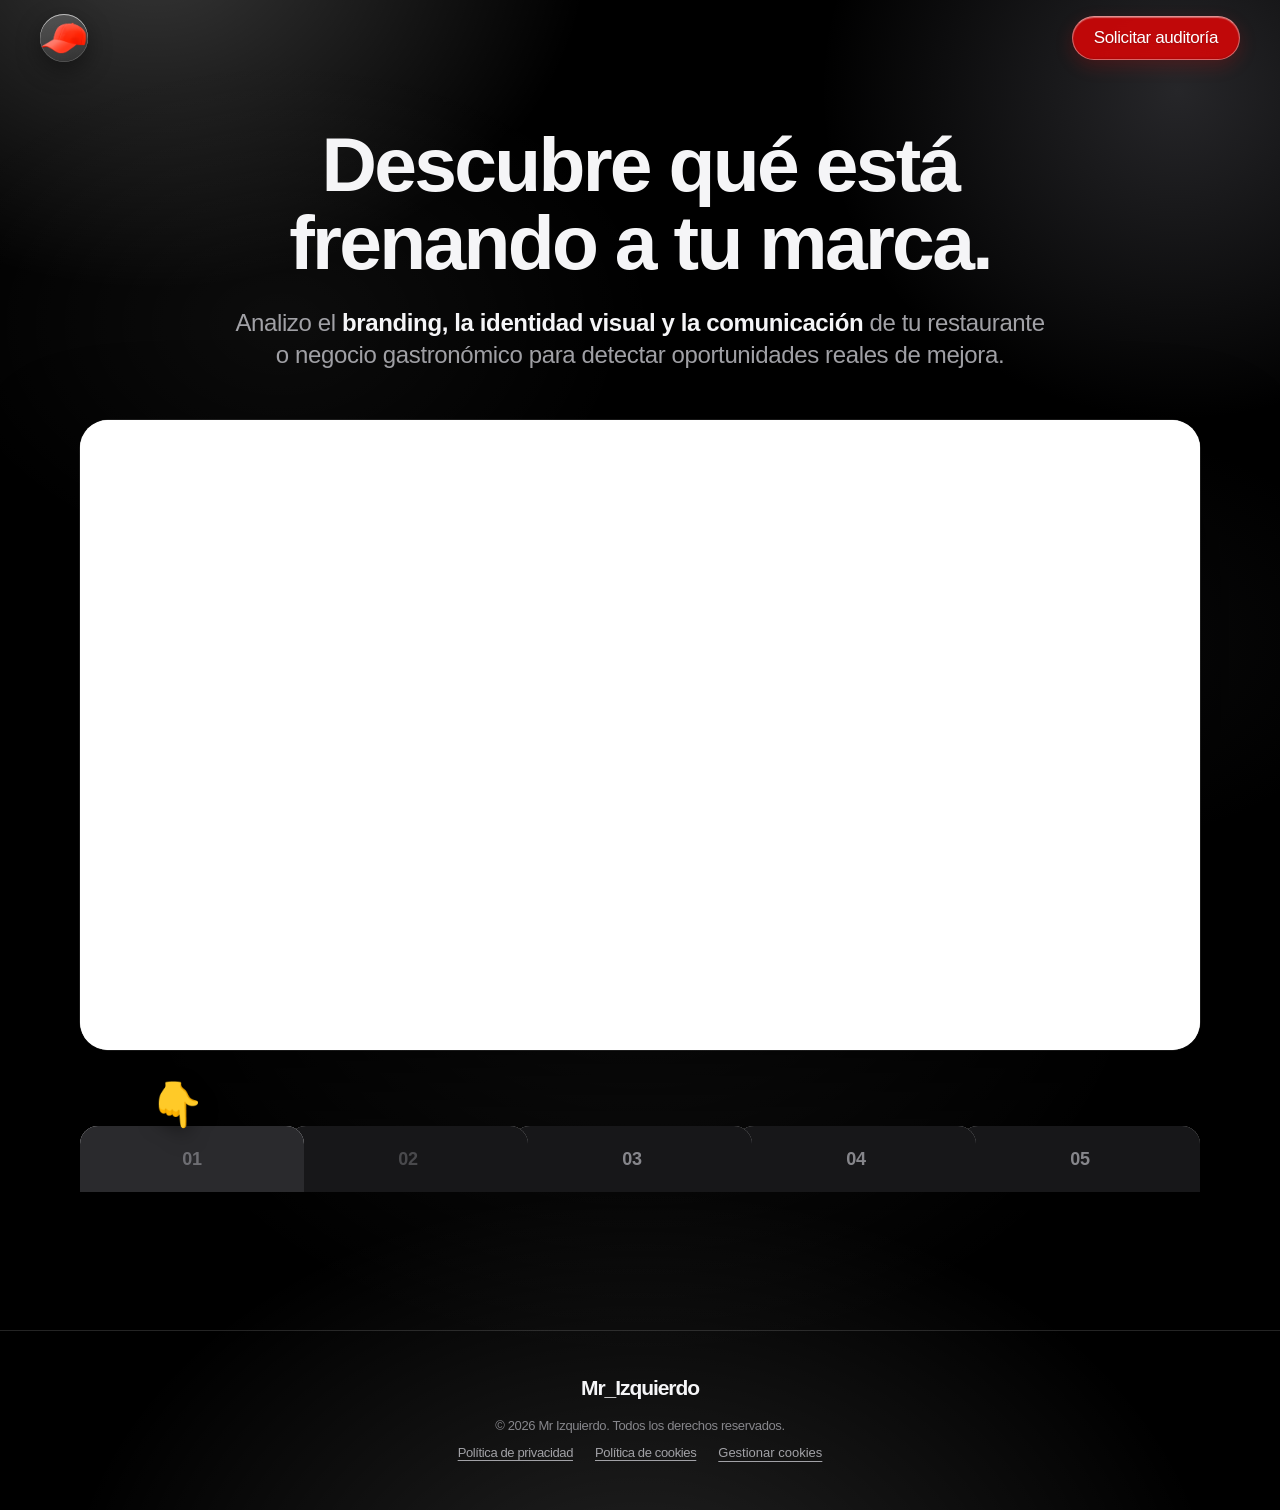
==== commit b9369d01: "Update index.html" ====
--- a/index.html
+++ b/index.html
@@ -19,8 +19,7 @@
 <meta name="twitter:description" content="Descubre qué está frenando a tu marca y qué deberías cambiar primero."><meta name="twitter:image" content="https://mr-izquierdo.com/assets/og-image.png"><meta name="twitter:image:alt" content="Mr_Izquierdo, auditoría de marca para restaurantes y negocios gastronómicos">
 <meta name="theme-color" content="#000000"><meta name="color-scheme" content="dark">
 <link rel="canonical" href="https://mr-izquierdo.com/"><link rel="alternate" hreflang="es" href="https://mr-izquierdo.com/"><link rel="alternate" hreflang="x-default" href="https://mr-izquierdo.com/">
-<link rel="icon" href="data:image/svg+xml,%3Csvg xmlns='http://www.w3.org/2000/svg' viewBox='0 0 100 100'%3E%3Ctext y='.86em' font-size='86'%3E%F0%9F%A7%A2%3C/text%3E%3C/svg%3E">
-<link rel="preload" href="assets/styles.css?v=17" as="style">
+<link rel="icon" type="image/png" href="assets/gorra-roja.png">
 <link rel="stylesheet" href="assets/styles.css?v=17">
   <script type="application/ld+json">
 {
@@ -162,7 +161,9 @@
 
 <header class="site-header">
   <div class="in">
-    <a class="logo" href="#top" aria-label="Mr_Izquierdo, volver al inicio"><span aria-hidden="true">🧢</span></a>
+    <a class="logo" href="#top" aria-label="Mr_Izquierdo, volver al inicio">
+      <img src="assets/gorra-roja.png" alt="">
+    </a>
     <button class="btn btn-primary" id="headCta" type="button">Solicitar auditoría</button>
   </div>
 </header>
@@ -210,7 +211,7 @@
           <h2 class="archive-section-title">01 <span>Auditoría privada</span></h2>
           <div class="audit">
             <div class="audit-intro">
-              <h2>¡Trabajemos juntos! <span class="emoji" aria-hidden="true">🧢</span></h2>
+              <h2>¡Trabajemos juntos! <img class="cap-red" src="assets/gorra-roja.png" alt=""></h2>
               <p class="lead">Cuéntame qué tienes entre manos. Con tus respuestas entenderé tu negocio, el punto en el que está y qué necesitas realmente antes de proponerte nada.</p>
               <ol class="flow">
                 <li><span>1</span>Me cuentas tu situación.</li>
--- a/assets/styles.css
+++ b/assets/styles.css
@@ -765,3 +765,63 @@
 .archive-section-title{margin:0 0 clamp(28px,3vw,44px);display:flex;align-items:baseline;gap:.45em;font-size:clamp(30px,4.4vw,58px);line-height:.98;letter-spacing:-.045em;font-weight:750;color:#f5f5f7}
 .archive-section-title span{font-weight:650}
 @media(max-width:700px){.archive .tab .n{font-size:13px}.archive-section-title{font-size:clamp(27px,8vw,42px);margin-bottom:28px}}
+
+/* BOTONES ROJOS */
+/* BOTONES · RED LIQUID GLASS */
+.btn-primary{
+  position:relative;
+  overflow:hidden;
+
+  background:rgba(255,0,0,.72) !important;
+  color:#fff !important;
+
+  border:1px solid rgba(255,255,255,.38) !important;
+  border-top-color:rgba(255,255,255,.55) !important;
+
+  box-shadow:
+    inset 0 1px 1px rgba(255,255,255,.38),
+    inset 0 -1px 2px rgba(120,0,0,.25),
+    0 6px 18px rgba(255,0,0,.18) !important;
+
+  -webkit-backdrop-filter:blur(18px) saturate(180%);
+  backdrop-filter:blur(18px) saturate(180%);
+
+  text-shadow:0 1px 2px rgba(0,0,0,.18);
+}
+
+.btn-primary::before{
+  content:"";
+  position:absolute;
+  inset:1px 1px 52% 1px;
+
+  background:linear-gradient(
+    to bottom,
+    rgba(255,255,255,.32),
+    rgba(255,255,255,0)
+  );
+
+  border-radius:inherit;
+  pointer-events:none;
+}
+
+.btn-primary:hover{
+  background:rgba(255,0,0,.82) !important;
+
+  box-shadow:
+    inset 0 1px 1px rgba(255,255,255,.45),
+    inset 0 -1px 2px rgba(120,0,0,.28),
+    0 8px 24px rgba(255,0,0,.25) !important;
+
+  transform:translateY(-1px);
+}
+
+.btn-primary:active{
+  transform:translateY(0);
+}
+
+.btn-primary:hover,
+.btn-primary:focus{
+  background:#ff0000 !important;
+  color:#fff !important;
+  border-color:#ff0000 !important;
+}
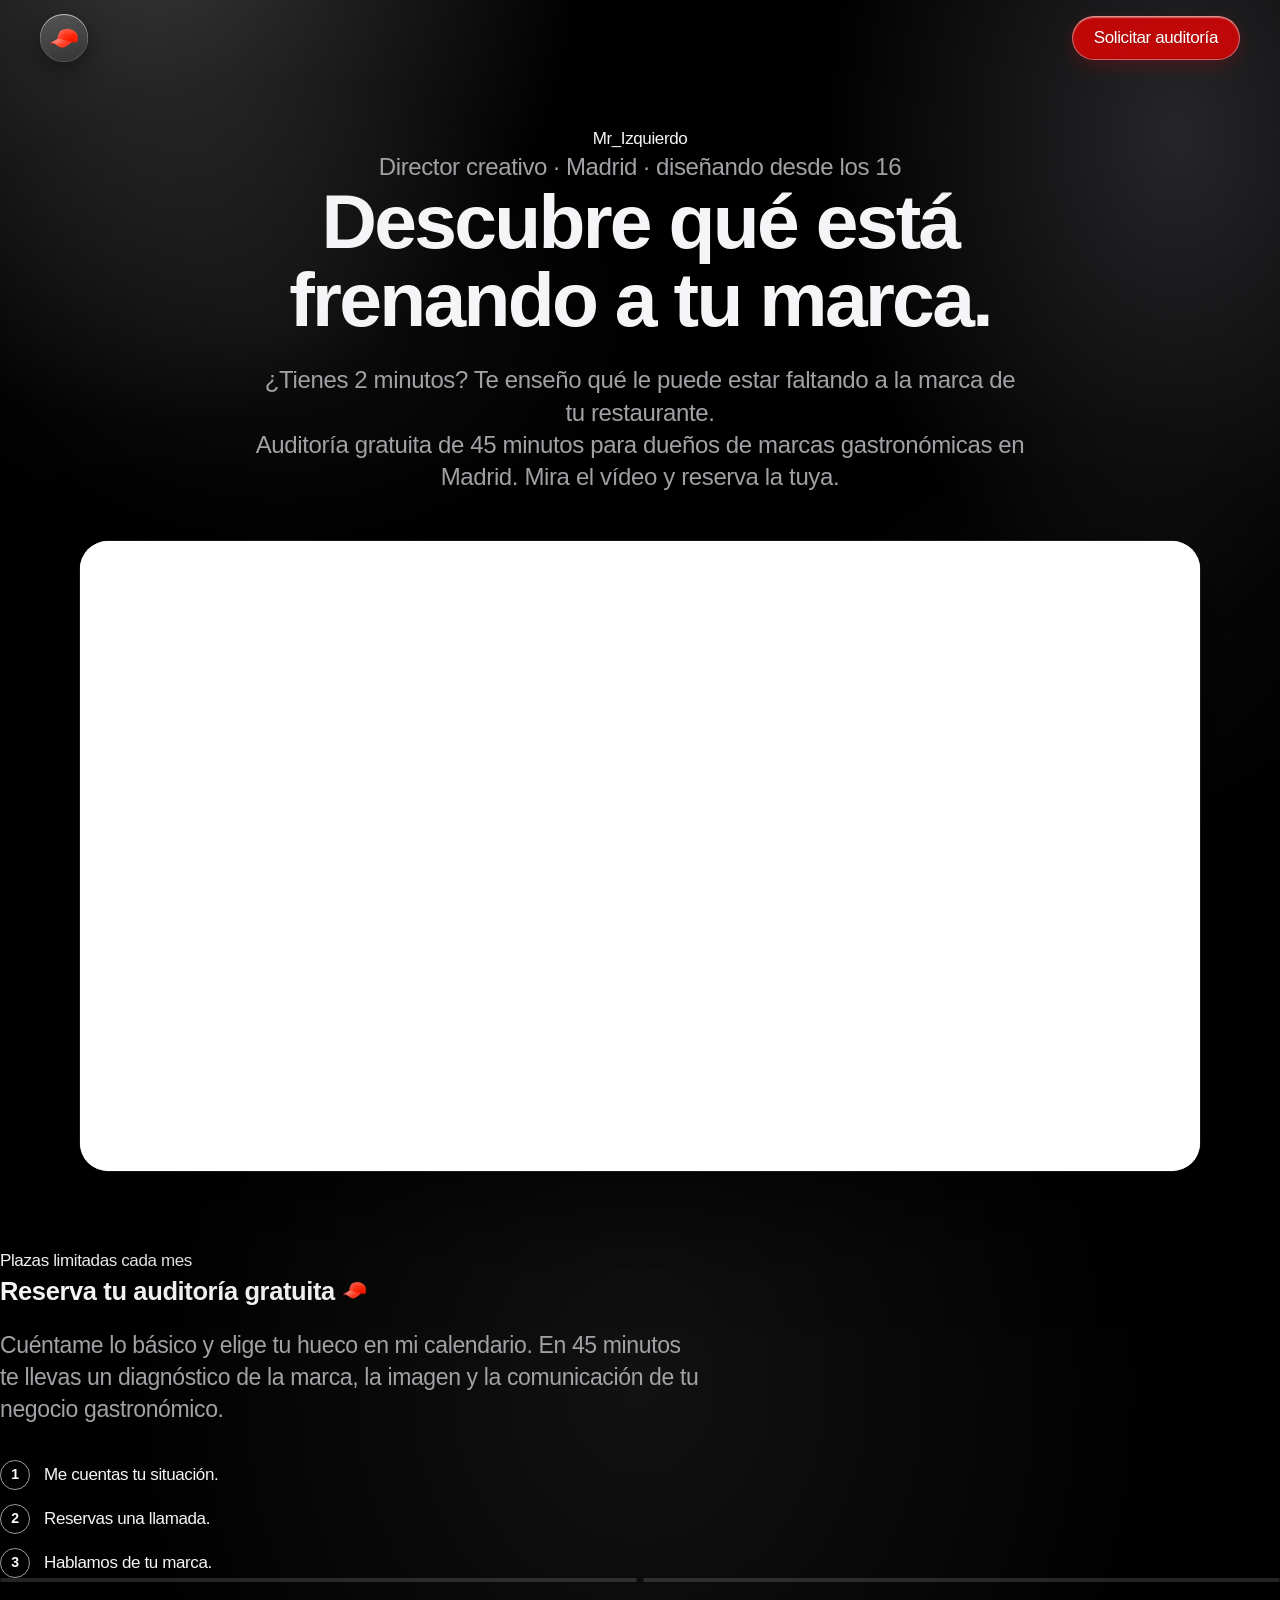
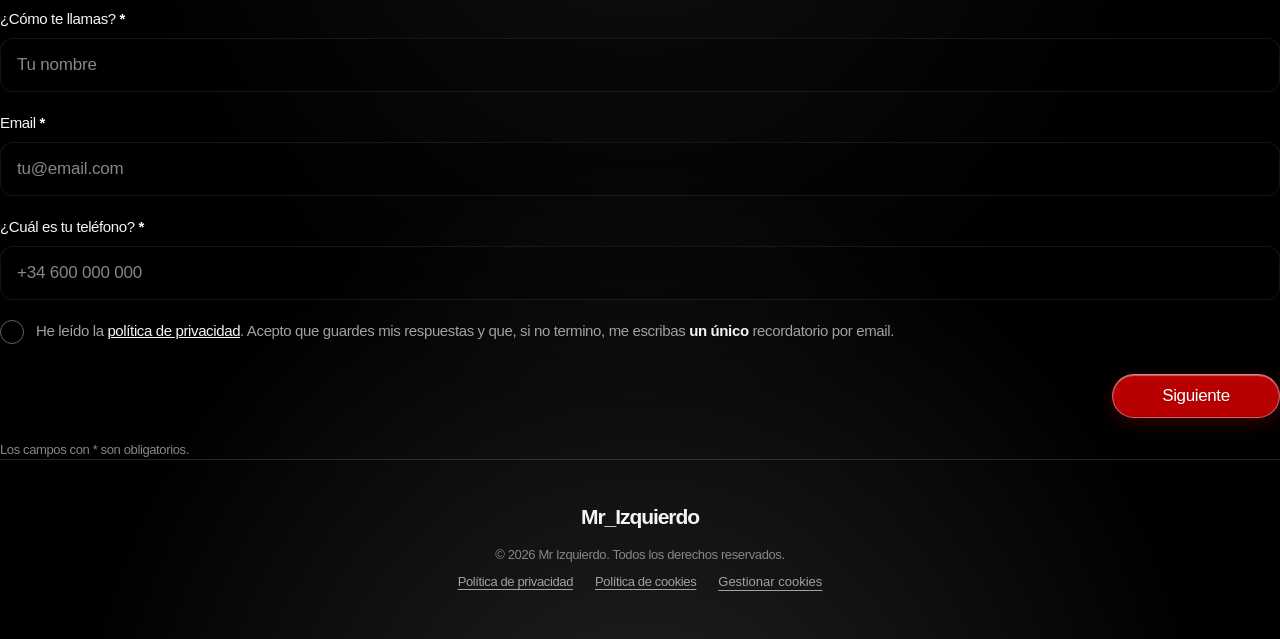
==== commit aa37c45c: "Update index.html" ====
--- a/index.html
+++ b/index.html
@@ -3,155 +3,81 @@
 <head>
 <meta charset="utf-8">
 <meta name="viewport" content="width=device-width,initial-scale=1,viewport-fit=cover">
-<title>Auditoría de marca para restaurantes y negocios gastronómicos en Madrid | Mr_Izquierdo</title>
-<meta name="description" content="Auditoría de marca para restaurantes, cafeterías, bares y hoteles en Madrid. Analizo tu branding, identidad visual y comunicación y te digo qué cambiar primero. Reserva una llamada.">
+<title>Auditoría de marca gratuita para restaurantes y negocios gastronómicos en Madrid | Mr_Izquierdo</title>
+<meta name="description" content="Auditoría de marca gratuita de 45 minutos para restaurantes, cafeterías, bares y hoteles en Madrid. Diagnóstico de tu branding, identidad visual y comunicación.">
 <meta name="author" content="Alex Izquierdo">
 <meta name="application-name" content="Mr_Izquierdo">
 <meta name="referrer" content="strict-origin-when-cross-origin">
 <meta name="robots" content="index,follow,max-image-preview:large,max-snippet:-1">
 <meta name="geo.region" content="ES-M"><meta name="geo.placename" content="Madrid">
 <meta property="og:site_name" content="Mr_Izquierdo"><meta property="og:locale" content="es_ES"><meta property="og:type" content="website">
-<meta property="og:url" content="https://mr-izquierdo.com/"><meta property="og:title" content="Auditoría de marca para negocios gastronómicos en Madrid | Mr_Izquierdo">
-<meta property="og:description" content="Descubre qué está frenando a tu marca y qué deberías cambiar primero.">
-<meta property="og:image" content="https://mr-izquierdo.com/assets/og-image.png"><meta property="og:image:width" content="1200"><meta property="og:image:height" content="630">
+<meta property="og:url" content="https://mrizquierdo.com/">
+<meta property="og:title" content="Auditoría de marca gratuita para negocios gastronómicos en Madrid | Mr_Izquierdo">
+<meta property="og:description" content="Descubre qué está frenando a tu marca. Auditoría gratuita de 45 minutos para dueños de marcas gastronómicas en Madrid.">
+<meta property="og:image" content="https://mrizquierdo.com/assets/og-image.png"><meta property="og:image:width" content="1200"><meta property="og:image:height" content="630">
 <meta property="og:image:alt" content="Mr_Izquierdo, auditoría de marca para restaurantes y negocios gastronómicos">
-<meta name="twitter:card" content="summary_large_image"><meta name="twitter:title" content="Auditoría de marca para negocios gastronómicos | Mr_Izquierdo">
-<meta name="twitter:description" content="Descubre qué está frenando a tu marca y qué deberías cambiar primero."><meta name="twitter:image" content="https://mr-izquierdo.com/assets/og-image.png"><meta name="twitter:image:alt" content="Mr_Izquierdo, auditoría de marca para restaurantes y negocios gastronómicos">
+<meta name="twitter:card" content="summary_large_image">
+<meta name="twitter:title" content="Auditoría de marca gratuita para negocios gastronómicos | Mr_Izquierdo">
+<meta name="twitter:description" content="Descubre qué está frenando a tu marca. Auditoría gratuita de 45 minutos en Madrid.">
+<meta name="twitter:image" content="https://mrizquierdo.com/assets/og-image.png">
+<meta name="twitter:image:alt" content="Mr_Izquierdo, auditoría de marca para restaurantes y negocios gastronómicos">
 <meta name="theme-color" content="#000000"><meta name="color-scheme" content="dark">
-<link rel="canonical" href="https://mr-izquierdo.com/"><link rel="alternate" hreflang="es" href="https://mr-izquierdo.com/"><link rel="alternate" hreflang="x-default" href="https://mr-izquierdo.com/">
+<link rel="canonical" href="https://mrizquierdo.com/">
+<link rel="alternate" hreflang="es" href="https://mrizquierdo.com/"><link rel="alternate" hreflang="x-default" href="https://mrizquierdo.com/">
 <link rel="icon" type="image/png" href="assets/gorra-roja.png">
-<link rel="stylesheet" href="assets/styles.css?v=17">
-  <script type="application/ld+json">
+<link rel="apple-touch-icon" href="assets/gorra-roja.png">
+<link rel="stylesheet" href="assets/styles.css?v=19">
+<script type="application/ld+json">
 {
   "@context": "https://schema.org",
   "@graph": [
     {
       "@type": "WebSite",
-      "@id": "https://mr-izquierdo.com/#website",
-      "url": "https://mr-izquierdo.com/",
+      "@id": "https://mrizquierdo.com/#website",
+      "url": "https://mrizquierdo.com/",
       "name": "Mr_Izquierdo",
-      "description": "Dirección creativa, branding, identidad visual y auditoría de marca para restaurantes y negocios gastronómicos en Madrid.",
+      "description": "Auditoría de marca gratuita para restaurantes y negocios gastronómicos en Madrid.",
       "inLanguage": "es-ES"
     },
     {
       "@type": "WebPage",
-      "@id": "https://mr-izquierdo.com/#webpage",
-      "url": "https://mr-izquierdo.com/",
-      "name": "Auditoría de marca para restaurantes y negocios gastronómicos en Madrid | Mr_Izquierdo",
-      "isPartOf": {
-        "@id": "https://mr-izquierdo.com/#website"
-      },
-      "about": {
-        "@id": "https://mr-izquierdo.com/#service"
-      },
+      "@id": "https://mrizquierdo.com/#webpage",
+      "url": "https://mrizquierdo.com/",
+      "name": "Auditoría de marca gratuita para restaurantes y negocios gastronómicos en Madrid | Mr_Izquierdo",
+      "isPartOf": { "@id": "https://mrizquierdo.com/#website" },
+      "about": { "@id": "https://mrizquierdo.com/#service" },
       "inLanguage": "es-ES",
-      "description": "Auditoría de marca para restaurantes, cafeterías, bares y hoteles en Madrid. Análisis de branding, identidad visual y comunicación para detectar oportunidades reales de mejora."
+      "primaryImageOfPage": "https://mrizquierdo.com/assets/og-image.png"
     },
     {
       "@type": "ProfessionalService",
-      "@id": "https://mr-izquierdo.com/#service",
+      "@id": "https://mrizquierdo.com/#service",
       "name": "Mr_Izquierdo",
-      "url": "https://mr-izquierdo.com/",
-      "image": "https://mr-izquierdo.com/assets/og-image.png",
-      "description": "Auditoría de marca, dirección creativa, branding e identidad visual para restaurantes, cafeterías, bares, hoteles y marcas gastronómicas independientes.",
-      "areaServed": {
-        "@type": "City",
-        "name": "Madrid"
-      },
-      "address": {
-        "@type": "PostalAddress",
-        "addressLocality": "Madrid",
-        "addressCountry": "ES"
-      },
-      "founder": {
-        "@id": "https://mr-izquierdo.com/#alex"
-      },
-      "knowsAbout": [
-        "branding gastronómico",
-        "branding para restaurantes",
-        "identidad visual",
-        "rebranding",
-        "auditoría de marca",
-        "dirección creativa",
-        "comunicación para restaurantes"
-      ],
-      "hasOfferCatalog": {
-        "@type": "OfferCatalog",
-        "name": "Servicios de Mr_Izquierdo",
-        "itemListElement": [
-          {
-            "@type": "Offer",
-            "itemOffered": {
-              "@type": "Service",
-              "name": "Auditoría de marca para negocios gastronómicos",
-              "description": "Análisis estratégico de branding, identidad visual y comunicación para detectar oportunidades de mejora y definir prioridades.",
-              "areaServed": {
-                "@type": "City",
-                "name": "Madrid"
-              }
-            }
-          },
-          {
-            "@type": "Offer",
-            "itemOffered": {
-              "@type": "Service",
-              "name": "Branding e identidad visual",
-              "description": "Desarrollo y dirección de identidad de marca para restaurantes y negocios gastronómicos."
-            }
-          }
-        ]
-      },
-      "sameAs": []
+      "url": "https://mrizquierdo.com/",
+      "image": "https://mrizquierdo.com/assets/og-image.png",
+      "description": "Auditoría de marca, branding e identidad visual para restaurantes, cafeterías, bares, hoteles y marcas gastronómicas independientes en Madrid.",
+      "areaServed": { "@type": "City", "name": "Madrid" },
+      "address": { "@type": "PostalAddress", "addressLocality": "Madrid", "addressCountry": "ES" },
+      "founder": { "@id": "https://mrizquierdo.com/#alex" },
+      "knowsAbout": ["branding gastronómico", "branding para restaurantes", "identidad visual", "auditoría de marca", "dirección creativa", "comunicación para restaurantes"],
+      "makesOffer": {
+        "@type": "Offer",
+        "price": "0",
+        "priceCurrency": "EUR",
+        "itemOffered": {
+          "@type": "Service",
+          "name": "Auditoría de marca gratuita para negocios gastronómicos",
+          "description": "Sesión de 45 minutos con diagnóstico de la marca, la imagen y la comunicación de un negocio gastronómico.",
+          "areaServed": { "@type": "City", "name": "Madrid" }
+        }
+      }
     },
     {
       "@type": "Person",
-      "@id": "https://mr-izquierdo.com/#alex",
+      "@id": "https://mrizquierdo.com/#alex",
       "name": "Alex Izquierdo",
       "jobTitle": "Director creativo y estratega de marca",
-      "worksFor": {
-        "@id": "https://mr-izquierdo.com/#service"
-      }
-    },
-    {
-      "@type": "FAQPage",
-      "@id": "https://mr-izquierdo.com/#faq",
-      "isPartOf": {
-        "@id": "https://mr-izquierdo.com/#webpage"
-      },
-      "mainEntity": [
-        {
-          "@type": "Question",
-          "name": "¿Qué es una auditoría de marca?",
-          "acceptedAnswer": {
-            "@type": "Answer",
-            "text": "Es una revisión estratégica de tu marca, imagen y comunicación para identificar oportunidades de mejora y priorizar qué conviene trabajar primero."
-          }
-        },
-        {
-          "@type": "Question",
-          "name": "¿Tengo que contratar un servicio después?",
-          "acceptedAnswer": {
-            "@type": "Answer",
-            "text": "No. La auditoría sirve para entender la situación y definir opciones. Cualquier trabajo posterior se plantea por separado, con alcance y presupuesto propios."
-          }
-        },
-        {
-          "@type": "Question",
-          "name": "¿Trabajas con negocios fuera de Madrid?",
-          "acceptedAnswer": {
-            "@type": "Answer",
-            "text": "El foco inicial está en Madrid. Si tu negocio está en otra ubicación, indícalo en el formulario y revisaré si encaja."
-          }
-        },
-        {
-          "@type": "Question",
-          "name": "¿Qué ocurre después de enviar el formulario?",
-          "acceptedAnswer": {
-            "@type": "Answer",
-            "text": "Podrás reservar una llamada de 30 minutos para hablar de tu negocio y valorar el siguiente paso."
-          }
-        }
-      ]
+      "worksFor": { "@id": "https://mrizquierdo.com/#service" }
     }
   ]
 }
@@ -161,17 +87,21 @@
 
 <header class="site-header">
   <div class="in">
-    <a class="logo" href="#top" aria-label="Mr_Izquierdo, volver al inicio">
-      <img src="assets/gorra-roja.png" alt="">
-    </a>
+    <a class="logo" href="#top" aria-label="Mr_Izquierdo, volver al inicio"><img src="assets/gorra-roja.png" alt=""></a>
     <button class="btn btn-primary" id="headCta" type="button">Solicitar auditoría</button>
   </div>
 </header>
 
 <main>
   <section class="hero">
+    <div class="signature">
+      <img src="assets/firma.png" alt="Mr_Izquierdo" height="64" onerror="this.style.display='none';this.nextElementSibling.hidden=false">
+      <span class="sig-text" hidden>Mr_Izquierdo</span>
+      <p class="creds">Director creativo · Madrid · diseñando desde los 16</p>
+    </div>
     <h1>Descubre qué está frenando a tu marca.</h1>
-    <p>Analizo el <strong>branding, la identidad visual y la comunicación</strong> de tu restaurante o negocio gastronómico para detectar oportunidades reales de mejora.</p>
+    <p class="hook">¿Tienes 2 minutos? Te enseño qué le puede estar faltando a la marca de tu restaurante.</p>
+    <p class="small">Auditoría gratuita de 45 minutos para dueños de marcas gastronómicas en Madrid. Mira el vídeo y reserva la tuya.</p>
   </section>
 
   <section class="video-section" aria-label="Presentación en vídeo">
@@ -192,199 +122,87 @@
     </div>
   </section>
 
-  <div class="archive" id="archive" data-open="false" data-active="0">
-
-    <nav class="tabs" aria-label="Carpetas de la auditoría">
-      <button class="tab" type="button" id="tab-1" data-step="1" aria-controls="panel-1" aria-expanded="false"><span class="n">01</span><span class="t">Auditoría privada</span><span class="lock" aria-hidden="true">🔒</span></button>
-      <button class="tab" type="button" id="tab-2" data-step="2" aria-controls="panel-2" aria-expanded="false"><span class="n">02</span><span class="t">Qué analizo</span><span class="lock" aria-hidden="true">🔒</span></button>
-      <button class="tab" type="button" id="tab-3" data-step="3" aria-controls="panel-3" aria-expanded="false"><span class="n">03</span><span class="t">Qué recibes</span><span class="lock" aria-hidden="true">🔒</span></button>
-      <button class="tab" type="button" id="tab-4" data-step="4" aria-controls="panel-4" aria-expanded="false"><span class="n">04</span><span class="t">Quién está detrás</span><span class="lock" aria-hidden="true">🔒</span></button>
-      <button class="tab" type="button" id="tab-5" data-step="5" aria-controls="panel-5" aria-expanded="false"><span class="n">05</span><span class="t">Preguntas</span><span class="lock" aria-hidden="true">🔒</span></button>
-    </nav>
-    <p class="hint" id="hint" role="status" aria-live="polite"></p>
-
-    <div class="panels">
-
-      <!-- 01 · AUDITORÍA PRIVADA (formulario) -->
-      <section class="panel" id="panel-1" data-step="1" role="region" aria-labelledby="tab-1" hidden>
-        <div class="sheet">
-          <h2 class="archive-section-title">01 <span>Auditoría privada</span></h2>
-          <div class="audit">
-            <div class="audit-intro">
-              <h2>¡Trabajemos juntos! <img class="cap-red" src="assets/gorra-roja.png" alt=""></h2>
-              <p class="lead">Cuéntame qué tienes entre manos. Con tus respuestas entenderé tu negocio, el punto en el que está y qué necesitas realmente antes de proponerte nada.</p>
-              <ol class="flow">
-                <li><span>1</span>Me cuentas tu situación.</li>
-                <li><span>2</span>Reservas una llamada.</li>
-                <li><span>3</span>Hablamos de tu marca.</li>
-              </ol>
+  <section class="form-section" id="auditoria" aria-labelledby="formTitle">
+    <div class="form-card" id="formCard">
+      <div class="form-head">
+        <p class="badge">Plazas limitadas cada mes</p>
+        <h2 id="formTitle">Reserva tu auditoría gratuita <img class="cap-red" src="assets/gorra-roja.png" alt=""></h2>
+        <p class="lead">Cuéntame lo básico y elige tu hueco en mi calendario. En 45 minutos te llevas un diagnóstico de la marca, la imagen y la comunicación de tu negocio gastronómico.</p>
+        <ol class="flow">
+          <li><span>1</span>Me cuentas tu situación.</li>
+          <li><span>2</span>Reservas una llamada.</li>
+          <li><span>3</span>Hablamos de tu marca.</li>
+        </ol>
+      </div>
+
+      <div id="formWrap">
+        <div class="progress" id="progress" aria-hidden="true"><i></i><i></i></div>
+        <p class="step-label" id="stepLabel" aria-live="polite"></p>
+
+        <form id="form" novalidate autocomplete="on">
+          <div class="step is-active" data-title="Tú">
+            <div class="field"><label for="f-nombre">¿Cómo te llamas? <span class="req" aria-hidden="true">*</span></label><input class="input" id="f-nombre" name="nombre" type="text" required autocomplete="name" placeholder="Tu nombre"><p class="err" id="e-nombre"></p></div>
+            <div class="field"><label for="f-email">Email <span class="req" aria-hidden="true">*</span></label><input class="input" id="f-email" name="email" type="email" inputmode="email" required autocomplete="email" placeholder="tu@email.com"><p class="err" id="e-email"></p></div>
+            <div class="field"><label for="f-telefono">¿Cuál es tu teléfono? <span class="req" aria-hidden="true">*</span></label><input class="input" id="f-telefono" name="telefono" type="tel" inputmode="tel" required autocomplete="tel" placeholder="+34 600 000 000"><p class="err" id="e-telefono"></p></div>
+            <div class="field consent-field">
+              <label class="consent" for="f-consent"><input type="checkbox" id="f-consent" name="consentimiento" required><span>He leído la <a href="privacy.html" target="_blank" rel="noopener">política de privacidad</a>. Acepto que guardes mis respuestas y que, si no termino, me escribas <b>un único</b> recordatorio por email.</span></label>
+              <p class="err" id="e-consent"></p>
             </div>
-
-            <div class="audit-main">
-              <div id="formWrap">
-                <div class="progress" id="progress" aria-hidden="true"><i></i><i></i><i></i><i></i></div>
-                <p class="step-label" id="stepLabel" aria-live="polite"></p>
-
-                <form id="form" novalidate autocomplete="on">
-                  <div class="step is-active" data-title="Tú">
-                    <div class="field"><label for="f-nombre">¿Cómo te llamas? <span class="req" aria-hidden="true">*</span></label><input class="input" id="f-nombre" name="nombre" type="text" required autocomplete="name" placeholder="Tu nombre"><p class="err" id="e-nombre"></p></div>
-                    <div class="field"><label for="f-email">Email <span class="req" aria-hidden="true">*</span></label><input class="input" id="f-email" name="email" type="email" inputmode="email" required autocomplete="email" placeholder="tu@email.com"><p class="err" id="e-email"></p></div>
-                    <div class="field"><label for="f-telefono">¿Cuál es tu teléfono? <span class="req" aria-hidden="true">*</span></label><input class="input" id="f-telefono" name="telefono" type="tel" inputmode="tel" required autocomplete="tel" placeholder="+34 600 000 000"><p class="err" id="e-telefono"></p></div>
-                    <div class="field consent-field">
-                      <label class="consent" for="f-consent"><input type="checkbox" id="f-consent" name="consentimiento" required><span>He leído la <a href="privacy.html" target="_blank" rel="noopener">política de privacidad</a>. Acepto que guardes mis respuestas y que, si no termino, me escribas <b>un único</b> recordatorio por email.</span></label>
-                      <p class="err" id="e-consent"></p>
-                    </div>
-                  </div>
-
-                  <div class="step" data-title="Tu negocio">
-                    <div class="field"><label for="f-negocio">Nombre de tu negocio</label><input class="input" id="f-negocio" name="negocio" type="text" autocomplete="organization" placeholder="Nombre de tu negocio"></div>
-                    <div class="field"><label for="f-tipo">Tipo de negocio</label>
-                      <select class="js-select" id="f-tipo" name="tipo" data-placeholder="Selecciona una opción">
-                        <option value="">Selecciona una opción</option><option>Restaurante</option><option>Cafetería</option><option>Bar</option><option>Heladería</option><option>Hotel</option><option>Marca gastronómica</option><option>Otro</option>
-                      </select></div>
-                    <div class="grid-2">
-                      <div class="field"><label for="f-antiguedad">¿Desde cuándo estás abierto?</label><select class="js-select" id="f-antiguedad" name="antiguedad" data-placeholder="Selecciona una opción">
-                        <option value="">Selecciona una opción</option><option>Menos de 6 meses</option><option>6-12 meses</option><option>1-3 años</option><option>Más de 3 años</option>
-                      </select></div>
-                      <div class="field"><label for="f-ubicacion">Ubicación del negocio</label><input class="input" id="f-ubicacion" name="ubicacion" type="text" placeholder="Madrid, barrio…"></div>
-                    </div>
-                    <div class="field"><label for="f-web">Instagram o web</label><input class="input" id="f-web" name="web" type="text" autocapitalize="none" placeholder="@tu_negocio o tuweb.com"></div>
-                  </div>
-
-                  <div class="step" data-title="Tu marca">
-                    <div class="field"><label for="f-que_haces">¿Qué haces y qué vendes?</label><textarea class="input" id="f-que_haces" name="que_haces" rows="3" placeholder="Cuéntame brevemente qué haces y qué vendes."></textarea></div>
-                    <div class="field"><label for="f-necesidad">¿Qué necesitas?</label><textarea class="input" id="f-necesidad" name="necesidad" rows="3" placeholder="¿Qué esperas de mí?"></textarea></div>
-                    <div class="field"><label for="f-mejora">¿Qué te gustaría mejorar?</label><textarea class="input" id="f-mejora" name="mejora" rows="3" placeholder="¿Qué cambiarías si pudieras?"></textarea></div>
-                  </div>
-
-                  <div class="step" data-title="Último detalle">
-                    <div class="field"><label for="f-motivo">¿Por qué ahora?</label><textarea class="input" id="f-motivo" name="motivo" rows="3" placeholder="¿Por qué has decidido trabajar en esto ahora?"></textarea></div>
-                    <div class="field"><label for="f-inversion">Inversión prevista</label>
-                      <select class="js-select" id="f-inversion" name="inversion" data-placeholder="Selecciona una opción">
-                        <option value="">Selecciona una opción</option><option>500-700€</option><option>700-1000€</option><option>1000-1800€</option><option>1800-2500€</option><option>+3000€</option>
-                      </select></div>
-                    <div class="field"><label for="f-origen">¿Cómo me encontraste?</label>
-                      <select class="js-select" id="f-origen" name="origen" data-placeholder="Selecciona una opción">
-                        <option value="">Selecciona una opción</option><option>Instagram</option><option>TikTok</option><option>Google</option><option>Recomendación</option><option>Otro</option>
-                      </select></div>
-                    <div class="field consent-field">
-                      <label class="consent" for="f-news"><input type="checkbox" id="f-news" name="newsletter"><span>Quiero recibir ideas de branding gastronómico por email (pocos correos, con baja en un clic). <em>Opcional.</em></span></label>
-                    </div>
-                  </div>
-
-                  <div class="hp" aria-hidden="true"><label>No rellenar<input type="text" name="empresa_web" tabindex="-1" autocomplete="off"></label></div>
-
-                  <p class="form-error" id="formError" role="alert" hidden></p>
-
-                  <div class="nav">
-                    <button class="btn btn-text" id="backBtn" type="button" hidden>Atrás</button>
-                    <button class="btn btn-primary" id="nextBtn" type="button">Siguiente</button>
-                    <button class="btn btn-primary" id="submitBtn" type="submit" hidden>Solicitar mi auditoría</button>
-                  </div>
-                </form>
-                <p class="fine">Los campos con * son obligatorios.</p>
-              </div>
-
-              <div class="done" id="done" hidden>
-                <div id="bookStage">
-                  
-                  <h3 id="doneTitle" tabindex="-1">Solicitud recibida. Elige tu hueco.</h3>
-                  <p>Reserva una llamada de 30 minutos para que hablemos de tu marca.</p>
-                  <div class="cal cal-link" id="calWrap">
-                    <div class="cal-copy">
-                      <span class="cal-kicker">30 MIN · SIN COMPROMISO</span>
-                      <strong>Elige un hueco para hablar de tu marca.</strong>
-                      <span>Se abrirá Calendly en una pestaña nueva para evitar bloqueos del navegador y del móvil.</span>
-                    </div>
-                    <a class="btn btn-primary" id="bookBtn" href="https://calendly.com/info-mr-izquierdo/30min" target="_blank" rel="noopener">Reservar llamada</a>
-                  </div>
-                  <div class="done-actions">
-                    <button class="link" id="bookedBtn" type="button">Ya he reservado</button>
-                  </div>
-                </div>
-                <div id="thanks" hidden>
-                  <svg class="check" viewBox="0 0 52 52" width="72" height="72" aria-hidden="true"><circle cx="26" cy="26" r="24" fill="none" stroke="currentColor" stroke-width="3"/><path d="M15 27l8 8 14-17" fill="none" stroke="currentColor" stroke-width="3.5" stroke-linecap="round" stroke-linejoin="round"/></svg>
-                  <h3 tabindex="-1" id="thanksTitle">¡Gracias por tu tiempo!</h3>
-                  <p>Te espero al otro lado :)</p>
-                  <div class="done-actions"><button class="btn btn-primary" type="button" id="newAuditBtn">Volver a rellenar</button><button class="btn btn-text" type="button" data-go="2">Seguir con 02</button></div>
-                </div>
-              </div>
+          </div>
+
+          <div class="step" data-title="Tu marca">
+            <div class="field"><label for="f-tipo">Tipo de negocio</label>
+              <select class="js-select" id="f-tipo" name="tipo" data-placeholder="Selecciona una opción">
+                <option value="">Selecciona una opción</option><option>Restaurante</option><option>Cafetería</option><option>Bar</option><option>Heladería</option><option>Hotel</option><option>Marca gastronómica</option><option>Aún no tengo local (voy a abrir)</option><option>Otro</option>
+              </select></div>
+            <div class="field"><label for="f-web">Instagram o web</label><input class="input" id="f-web" name="web" type="text" autocapitalize="none" placeholder="@tu_negocio o tuweb.com"></div>
+            <div class="field"><label for="f-inversion">Inversión prevista</label>
+              <select class="js-select" id="f-inversion" name="inversion" data-placeholder="Selecciona una opción">
+                <option value="">Selecciona una opción</option><option>500-700€</option><option>700-1000€</option><option>1000-1800€</option><option>1800-2500€</option><option>+3000€</option>
+              </select></div>
+            <div class="field"><label for="f-mejora">¿Qué te gustaría mejorar de tu marca?</label><textarea class="input" id="f-mejora" name="mejora" rows="3" placeholder="Cuéntame con tus palabras qué cambiarías si pudieras."></textarea></div>
+            <div class="field consent-field">
+              <label class="consent" for="f-news"><input type="checkbox" id="f-news" name="newsletter"><span>Quiero recibir ideas de branding gastronómico por email (pocos correos, con baja en un clic). <em>Opcional.</em></span></label>
             </div>
           </div>
+
+          <div class="hp" aria-hidden="true"><label>No rellenar<input type="text" name="empresa_web" tabindex="-1" autocomplete="off"></label></div>
+          <input type="hidden" name="origen" id="f-origen" value="">
+
+          <p class="form-error" id="formError" role="alert" hidden></p>
+
+          <div class="nav">
+            <button class="btn btn-text" id="backBtn" type="button" hidden>Atrás</button>
+            <button class="btn btn-primary" id="nextBtn" type="button">Siguiente</button>
+            <button class="btn btn-primary" id="submitBtn" type="submit" hidden>Solicitar mi auditoría</button>
+          </div>
+        </form>
+        <p class="fine">Los campos con * son obligatorios.</p>
+      </div>
+
+      <div class="done" id="done" hidden>
+        <div id="bookStage">
+          <h3 id="doneTitle" tabindex="-1">Solicitud recibida. Elige tu hueco.</h3>
+          <p>Reserva una llamada de 45 minutos para que hablemos de tu marca.</p>
+          <div class="cal-link">
+            <div class="cal-copy">
+              <span class="cal-kicker">45 MIN · SIN COMPROMISO</span>
+              <strong>Elige un hueco para hablar de tu marca.</strong>
+              <span>Se abrirá Calendly en una pestaña nueva para evitar bloqueos del navegador y del móvil.</span>
+            </div>
+            <a class="btn btn-primary" id="bookBtn" href="https://calendly.com/info-mr-izquierdo/30min" target="_blank" rel="noopener">Reservar llamada</a>
+          </div>
+          <div class="done-actions"><button class="link" id="bookedBtn" type="button">Ya he reservado</button></div>
         </div>
-      </section>
-
-      <!-- 02 · QUÉ ANALIZO -->
-      <section class="panel" id="panel-2" data-step="2" role="region" aria-labelledby="tab-2" hidden>
-        <div class="sheet">
-          <h2 class="archive-section-title">02 <span>Qué analizo</span></h2>
-          <h2 class="wide">Puedes tener un buen producto, un local increíble y un equipo de diez.</h2>
-          <p class="lead">Y aun así pasar desapercibido. Porque una cosa es tener un negocio. Otra, construir una marca.</p>
-          <p class="sub">Antes de hacer más contenido, más diseño o más ruido, hay que saber qué está fallando. Esto es lo que reviso:</p>
-          <div class="qs">
-            <article class="q"><h3>¿Qué entiende la gente cuando te descubre?</h3><p>Si tu posicionamiento y tu personalidad se entienden o se pierden entre competidores.</p></article>
-            <article class="q"><h3>¿Tu imagen representa lo que eres?</h3><p>Si tu identidad visual, fotografía, espacio y soportes cuentan la misma historia.</p></article>
-            <article class="q"><h3>¿Estás diciendo algo que merezca la pena escuchar?</h3><p>Si tu web, redes, mensajes y contenido tienen una dirección clara.</p></article>
-            <article class="q"><h3>¿Qué pasa después de descubrirte?</h3><p>Qué ocurre desde el primer contacto hasta la experiencia y el recuerdo.</p></article>
-          </div>
-          <div class="panel-foot"><button class="btn btn-outline" type="button" data-go="3">Siguiente: Qué recibes</button></div>
+        <div id="thanks" hidden>
+          <svg class="check" viewBox="0 0 52 52" width="72" height="72" aria-hidden="true"><circle cx="26" cy="26" r="24" fill="none" stroke="currentColor" stroke-width="3"/><path d="M15 27l8 8 14-17" fill="none" stroke="currentColor" stroke-width="3.5" stroke-linecap="round" stroke-linejoin="round"/></svg>
+          <h3 tabindex="-1" id="thanksTitle">¡Gracias por tu tiempo!</h3>
+          <p>Te espero al otro lado :)</p>
+          <div class="done-actions"><button class="btn btn-text" type="button" id="newAuditBtn">Volver a rellenar</button></div>
         </div>
-      </section>
-
-      <!-- 03 · QUÉ RECIBES -->
-      <section class="panel" id="panel-3" data-step="3" role="region" aria-labelledby="tab-3" hidden>
-        <div class="sheet">
-          <h2 class="archive-section-title">03 <span>Qué recibes</span></h2>
-          <div class="results">
-            <h2 class="big">No quiero darte más deberes. Quiero darte un mapa.</h2>
-            <dl class="deliver">
-              <div><dt>Diagnóstico</dt><dd>Qué está funcionando, qué no y qué puede estar frenando tu marca.</dd></div>
-              <div><dt>Prioridades</dt><dd>Qué deberías solucionar primero y qué puede esperar.</dd></div>
-              <div><dt>Propuesta</dt><dd>Un camino con sentido para tu negocio, adaptado al problema real y no a un pack.</dd></div>
-              <div><dt>Presupuesto</dt><dd>Una inversión clara en función de lo que realmente haya que hacer.</dd></div>
-            </dl>
-          </div>
-          <div class="panel-foot"><button class="btn btn-outline" type="button" data-go="4">Siguiente: Quién está detrás</button></div>
-        </div>
-      </section>
-
-      <!-- 04 · QUIÉN ESTÁ DETRÁS -->
-      <section class="panel" id="panel-4" data-step="4" role="region" aria-labelledby="tab-4" hidden>
-        <div class="sheet">
-          <h2 class="archive-section-title">04 <span>Quién está detrás</span></h2>
-          <div class="about">
-            <img class="seal" src="assets/foto-perfil.png" width="320" height="320" alt="Sello de Mr_Izquierdo con el retrato de Alex Izquierdo" loading="lazy">
-            <div class="about-copy">
-              <p class="strong">Director creativo y estratega especializado en marcas gastronómicas.</p>
-              <p>Me interesa entender por qué algunas marcas consiguen quedarse en la cabeza de la gente y otras, aunque tengan un buen producto, terminan pareciéndose a todas las demás.</p>
-              <p>Trabajo desde la marca, la imagen y la comunicación para construir negocios que no solo se vean bien. <mark>Que tengan algo que decir.</mark></p>
-              <p>Trabajo principalmente con restaurantes, cafeterías, bares, hoteles y marcas gastronómicas independientes en Madrid.</p>
-            </div>
-          </div>
-          <div class="panel-foot"><button class="btn btn-outline" type="button" data-go="5">Siguiente: Preguntas</button></div>
-        </div>
-      </section>
-
-      <!-- 05 · PREGUNTAS -->
-      <section class="panel" id="panel-5" data-step="5" role="region" aria-labelledby="tab-5" hidden>
-        <div class="sheet">
-          <h2 class="archive-section-title">05 <span>Preguntas</span></h2>
-          <h2>Preguntas frecuentes</h2>
-          <div class="faq">
-            <details><summary>¿Qué es una auditoría de marca?</summary><p>Es una revisión estratégica de tu marca, imagen y comunicación para identificar oportunidades de mejora y priorizar qué conviene trabajar primero.</p></details>
-            <details><summary>¿Tengo que contratar un servicio después?</summary><p>No. La auditoría sirve para entender la situación y definir opciones. Cualquier trabajo posterior se plantea por separado, con alcance y presupuesto propios.</p></details>
-            <details><summary>¿Trabajas con negocios fuera de Madrid?</summary><p>El foco inicial está en Madrid. Si tu negocio está en otra ubicación, indícalo en el formulario y revisaré si encaja.</p></details>
-            <details><summary>¿Qué ocurre después de enviar el formulario?</summary><p>Podrás reservar una llamada para hablar de tu negocio y valorar el siguiente paso.</p></details>
-          </div>
-          <div class="panel-foot">
-            <a class="btn btn-primary" data-when="sent" href="#" target="_blank" rel="noopener" hidden>Reservar mi llamada</a>
-            <button class="btn btn-primary" data-when="unsent" type="button" data-go="1">Solicitar mi auditoría</button>
-          </div>
-        </div>
-      </section>
-
+      </div>
     </div>
-  </div>
+  </section>
 </main>
 
 <footer class="site-footer">
@@ -396,7 +214,7 @@
 <div class="ck" id="cookieSheet" role="dialog" aria-labelledby="ckTitle" hidden>
   <h2 id="ckTitle">Cookies</h2>
   <p id="ckIntro">Elige qué guardo en tu navegador. Puedes cambiarlo cuando quieras desde el pie de página.</p>
-  <div class="ck-row"><div><b>Necesarias</b><span>Recuerdan por dónde vas en la página. Siempre activas.</span></div><span class="ck-always">Siempre</span></div>
+  <div class="ck-row"><div><b>Necesarias</b><span>Guardan tu elección sobre las cookies. Siempre activas.</span></div><span class="ck-always">Siempre</span></div>
   <div class="ck-row" id="ckAnRow"><div><b>Analítica</b><span>Estadísticas anónimas para saber qué partes de la web funcionan.</span></div><button class="switch" id="ckAnalytics" type="button" role="switch" aria-checked="false" aria-label="Analítica"></button></div>
   <p class="ck-none" id="ckNone" hidden>Esta web no usa cookies de analítica ni de publicidad. Calendly, al reservar, puede guardar las suyas.</p>
   <div class="ck-actions"><button class="btn btn-glass" id="ckReject" type="button">Rechazar</button><button class="btn btn-outline" id="ckSave" type="button">Guardar</button><button class="btn btn-primary" id="ckAccept" type="button">Aceptar todo</button></div>
--- a/assets/styles.css
+++ b/assets/styles.css
@@ -825,3 +825,19 @@
   color:#fff !important;
   border-color:#ff0000 !important;
 }
+
+/* GORRA ROJA */
+.logo img {
+  width: 30px;
+  height: 30px;
+  display: block;
+  object-fit: contain;
+}
+
+.cap-red {
+  width: 1em;
+  height: 1em;
+  display: inline-block;
+  object-fit: contain;
+  vertical-align: -0.12em;
+}
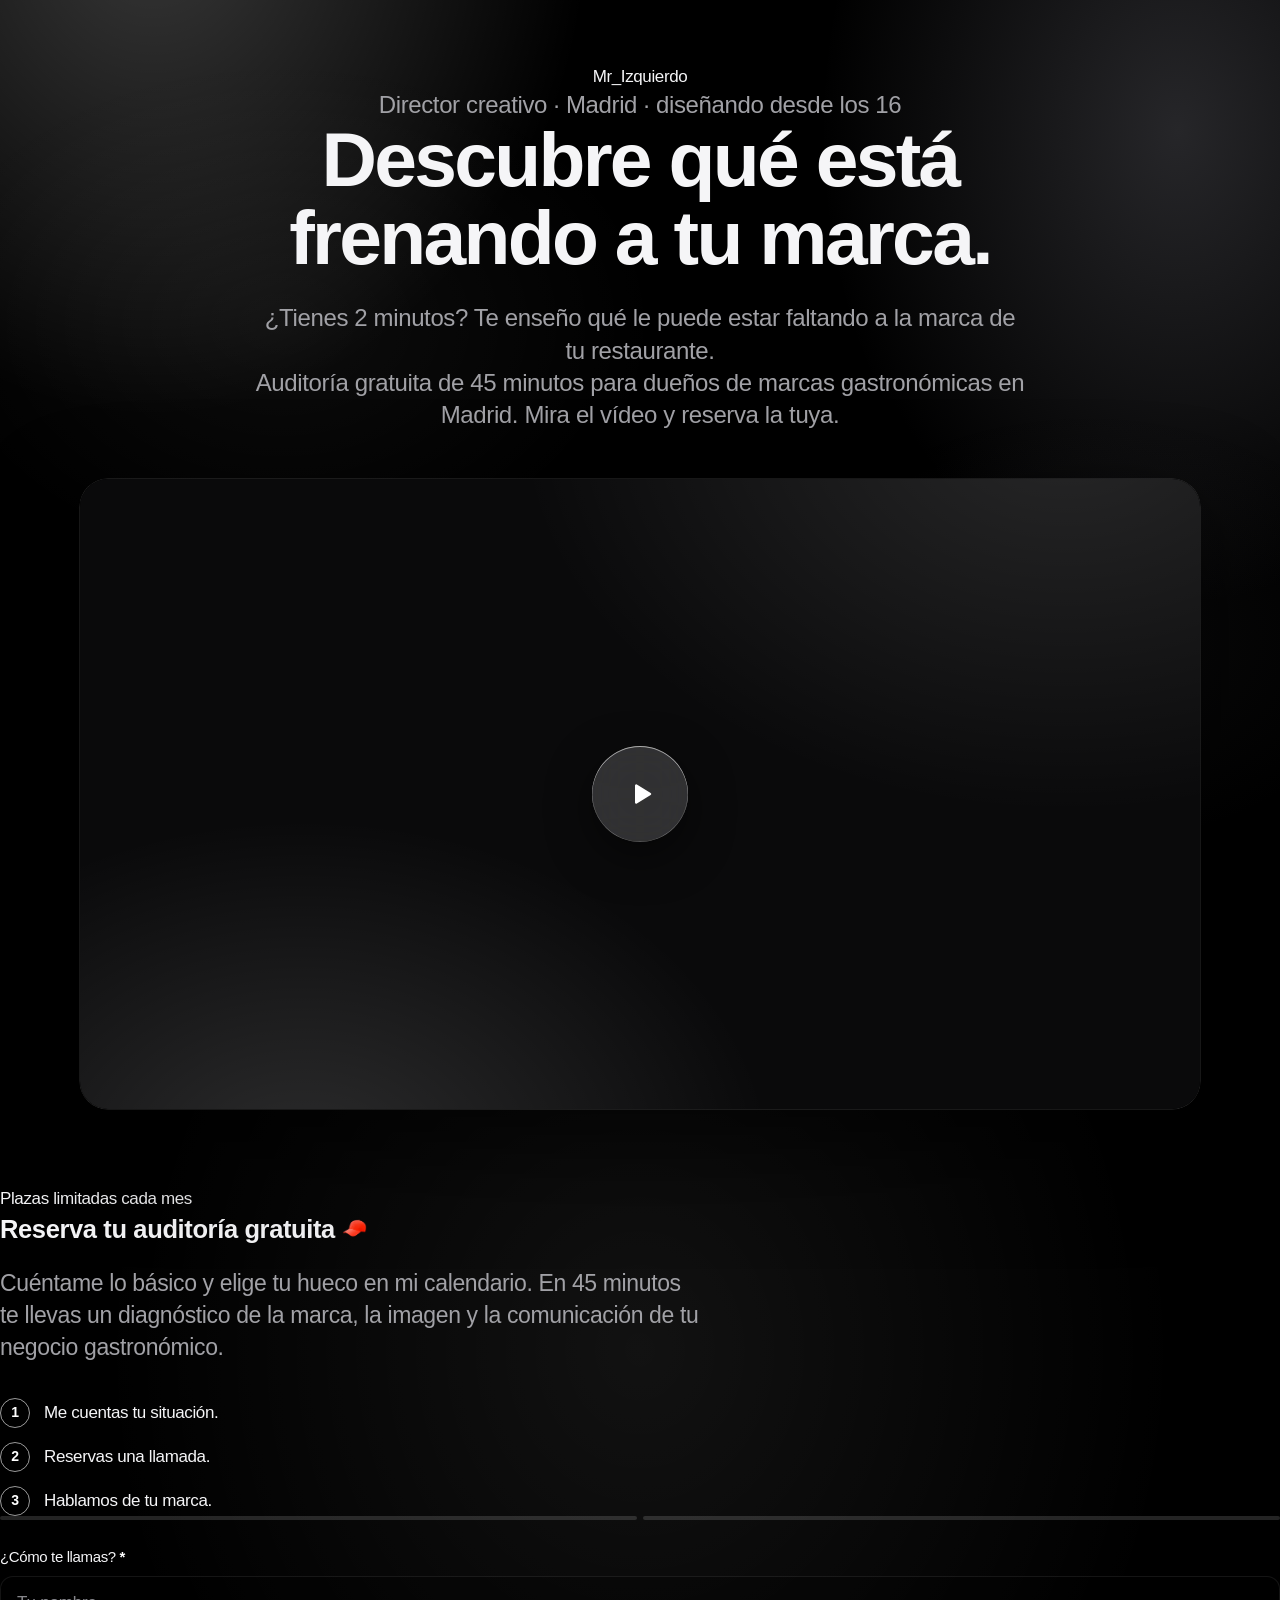
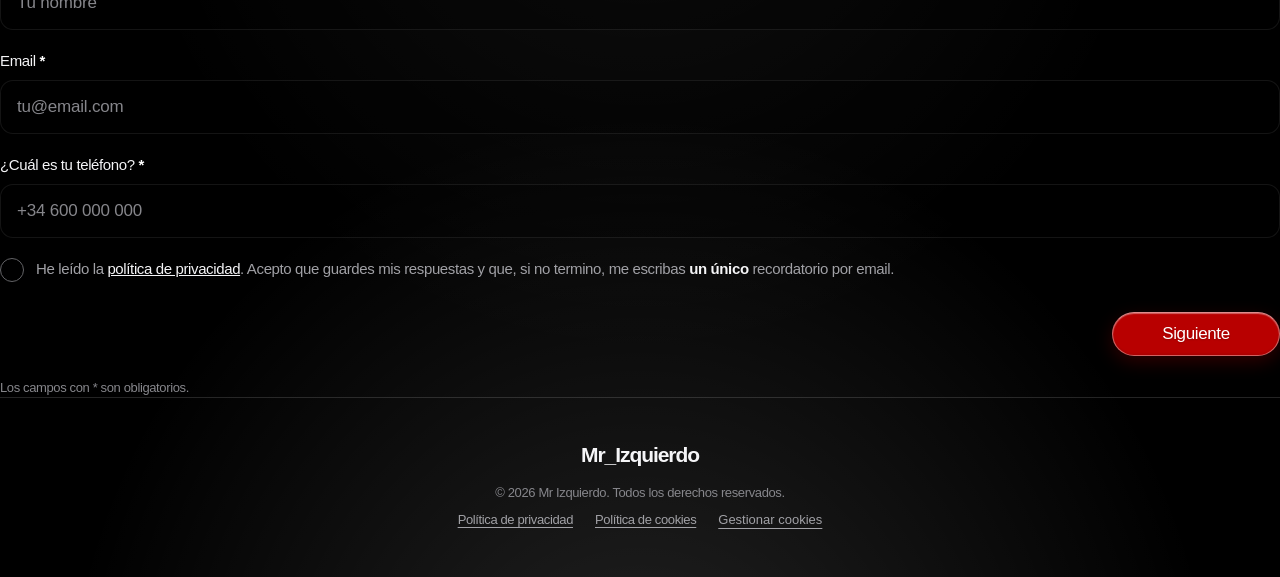
==== commit 66d0b9ad: "Update index.html" ====
--- a/index.html
+++ b/index.html
@@ -85,12 +85,6 @@
 </head>
 <body id="top">
 
-<header class="site-header">
-  <div class="in">
-    <a class="logo" href="#top" aria-label="Mr_Izquierdo, volver al inicio"><img src="assets/gorra-roja.png" alt=""></a>
-    <button class="btn btn-primary" id="headCta" type="button">Solicitar auditoría</button>
-  </div>
-</header>
 
 <main>
   <section class="hero">
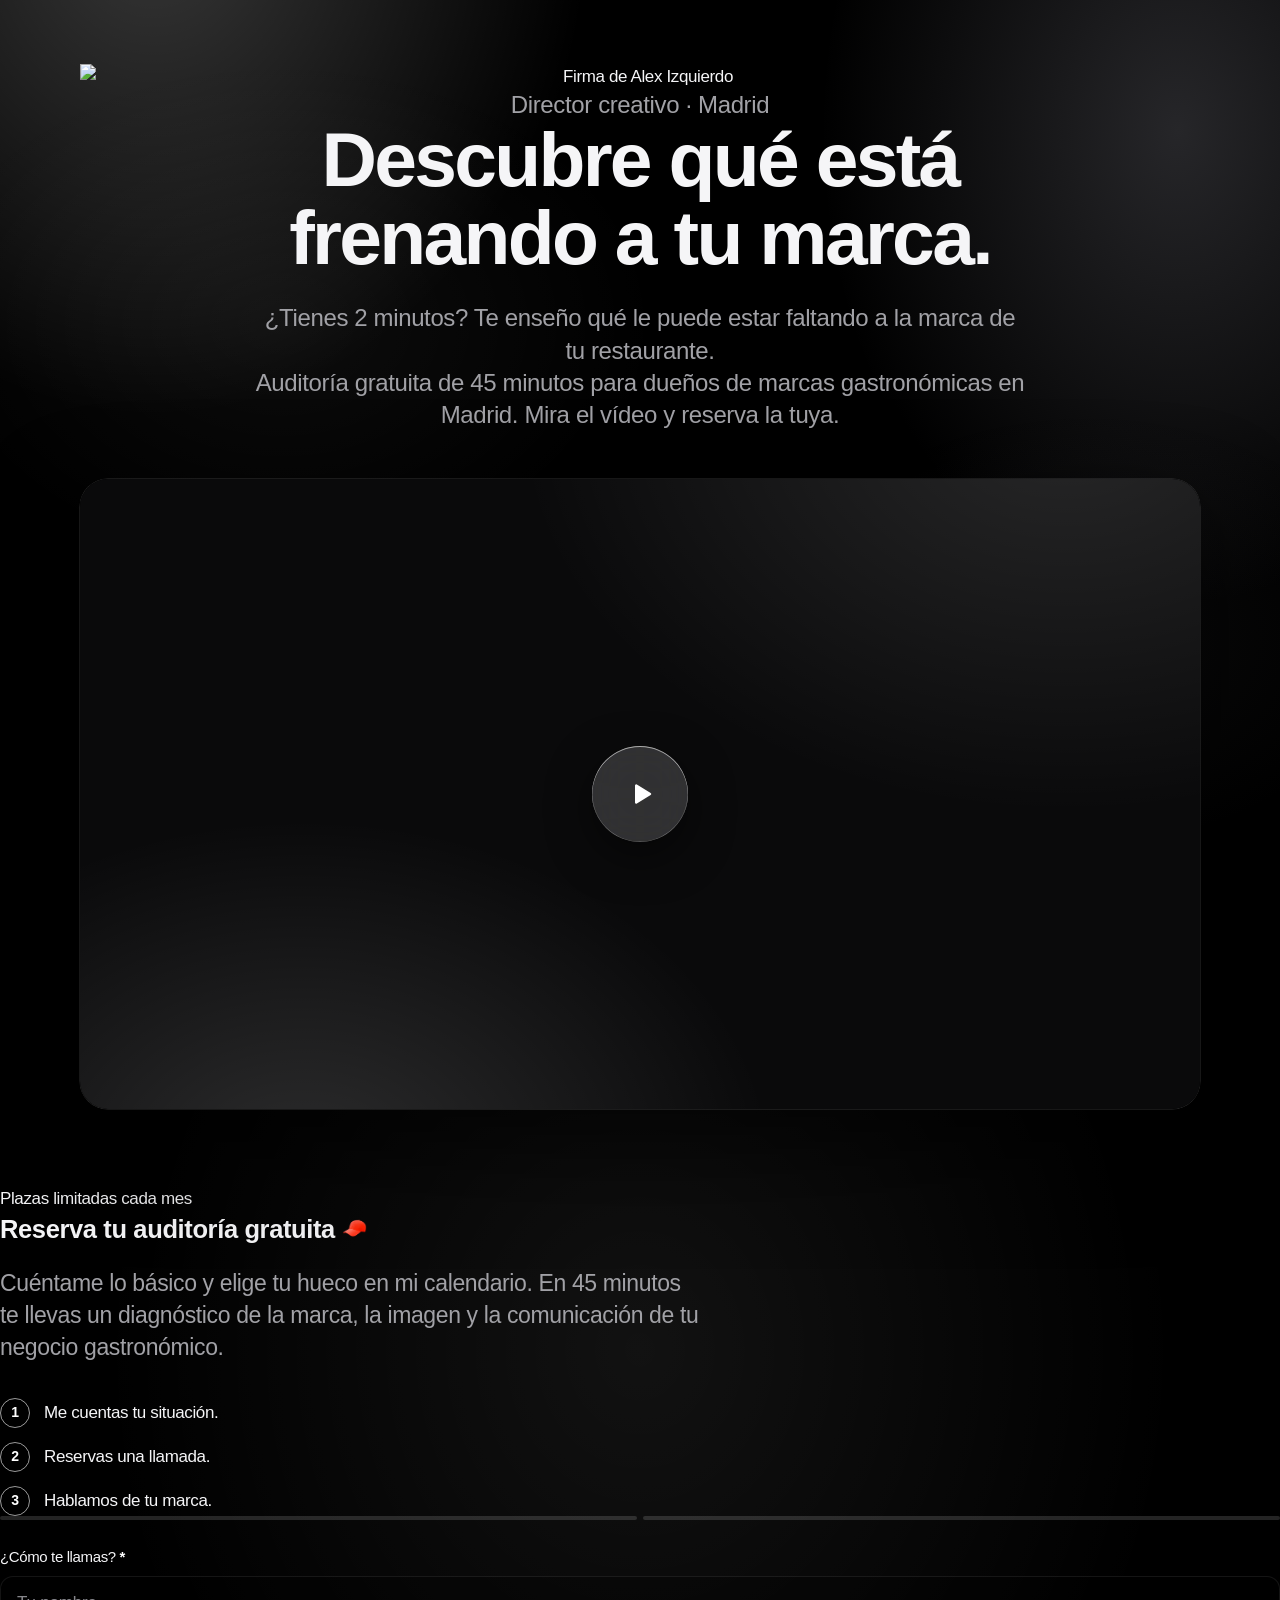
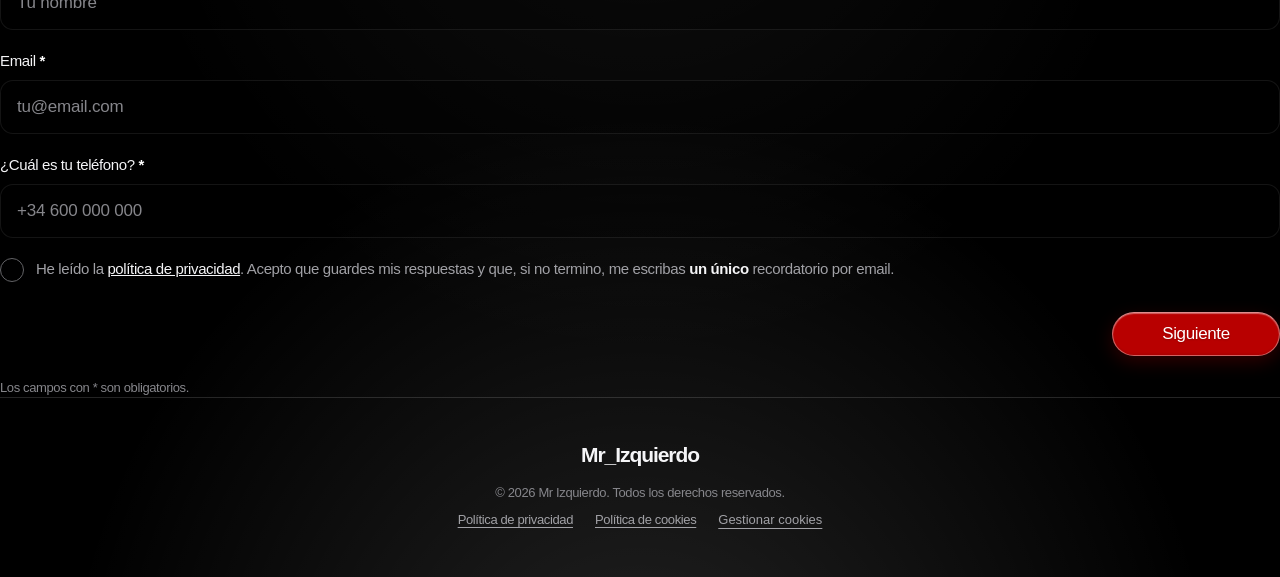
==== commit 14f04b93: "Update index.html" ====
--- a/index.html
+++ b/index.html
@@ -88,11 +88,16 @@
 
 <main>
   <section class="hero">
+
     <div class="signature">
-      <img src="assets/firma.png" alt="Mr_Izquierdo" height="64" onerror="this.style.display='none';this.nextElementSibling.hidden=false">
-      <span class="sig-text" hidden>Mr_Izquierdo</span>
-      <p class="creds">Director creativo · Madrid · diseñando desde los 16</p>
+      <img
+        class="signature-img"
+        src="assets/firma.png"
+        alt="Firma de Alex Izquierdo"
+      >
+      <p class="creds">Director creativo · Madrid</p>
     </div>
+
     <h1>Descubre qué está frenando a tu marca.</h1>
     <p class="hook">¿Tienes 2 minutos? Te enseño qué le puede estar faltando a la marca de tu restaurante.</p>
     <p class="small">Auditoría gratuita de 45 minutos para dueños de marcas gastronómicas en Madrid. Mira el vídeo y reserva la tuya.</p>
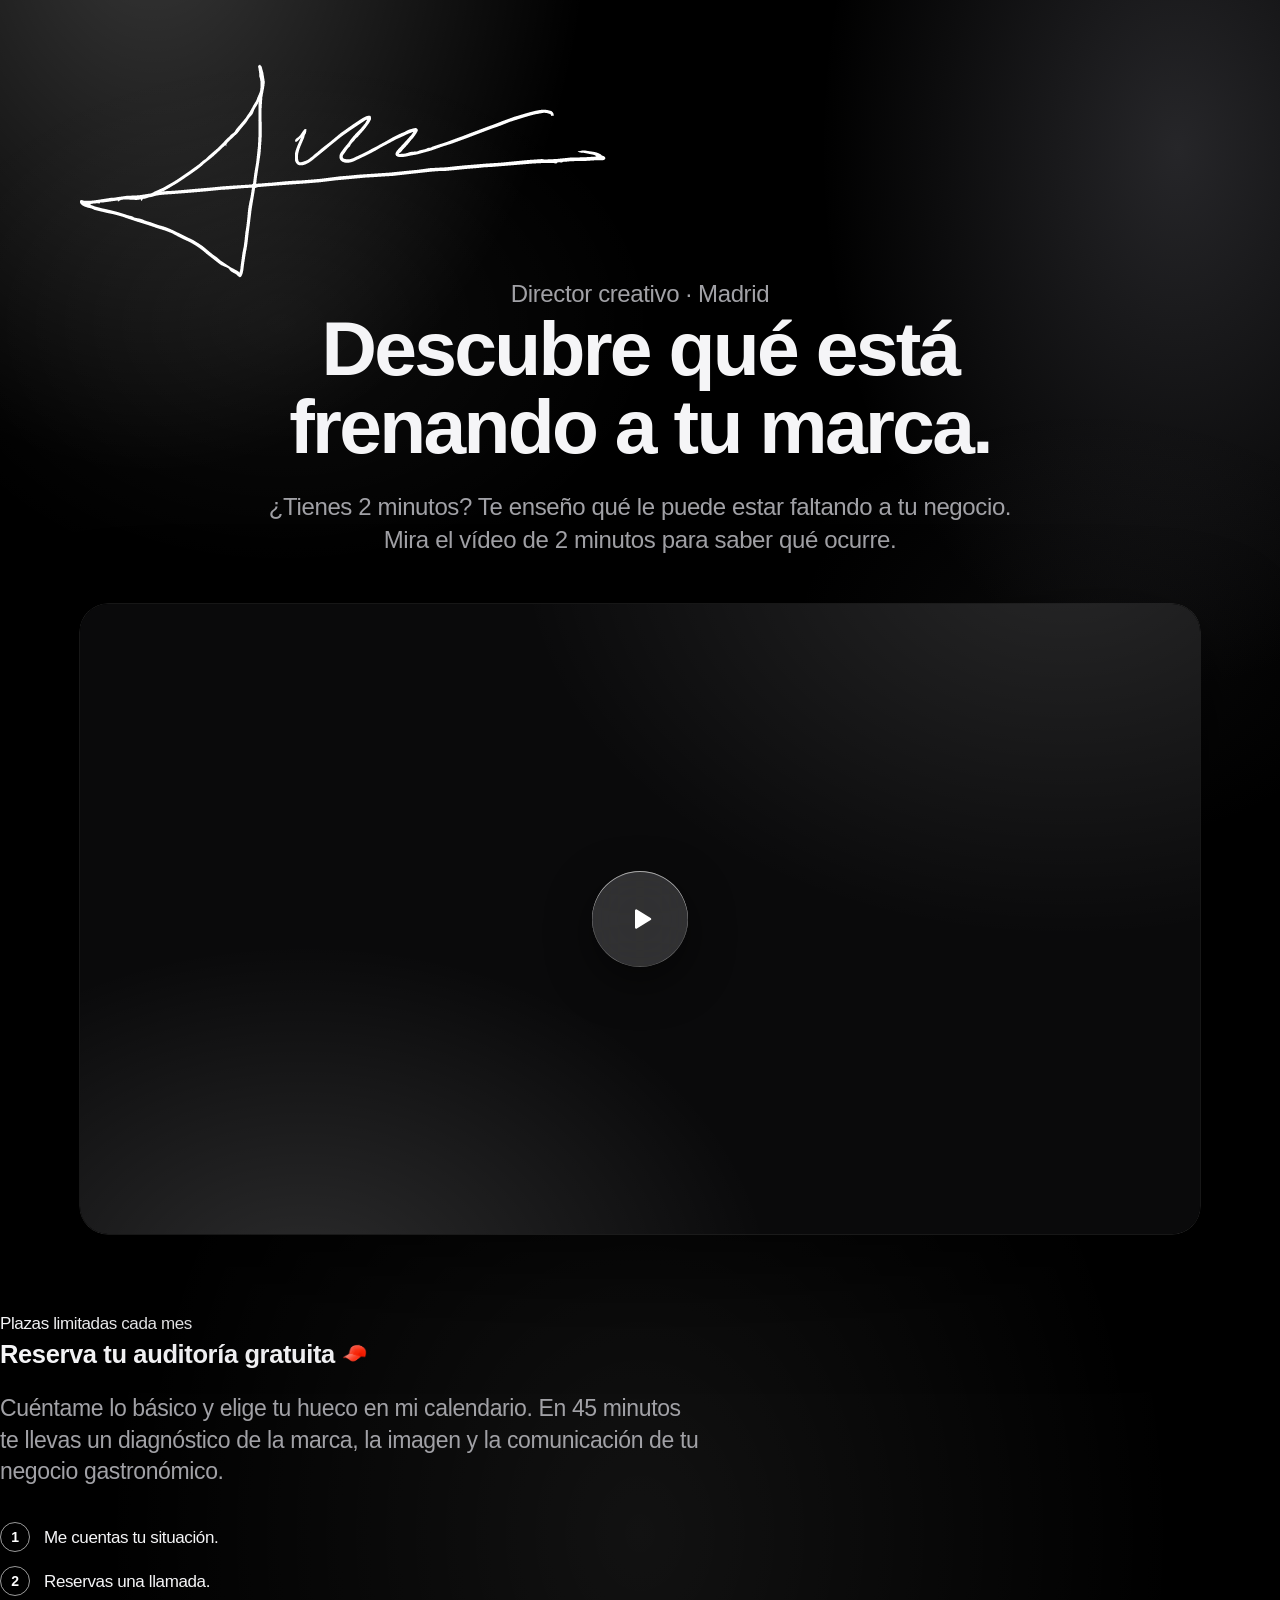
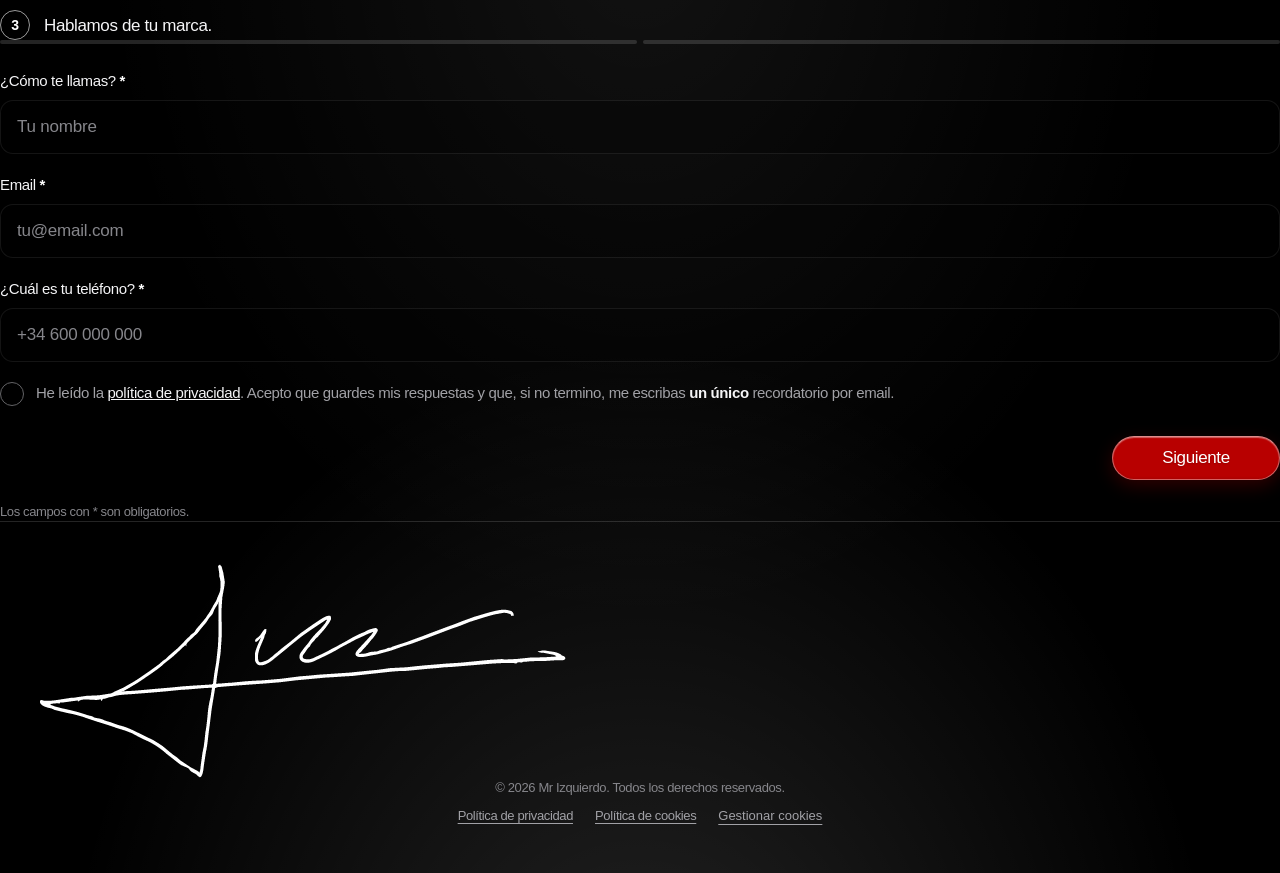
==== commit cbcb8d9c: "Update index.html" ====
--- a/index.html
+++ b/index.html
@@ -99,8 +99,9 @@
     </div>
 
     <h1>Descubre qué está frenando a tu marca.</h1>
-    <p class="hook">¿Tienes 2 minutos? Te enseño qué le puede estar faltando a la marca de tu restaurante.</p>
-    <p class="small">Auditoría gratuita de 45 minutos para dueños de marcas gastronómicas en Madrid. Mira el vídeo y reserva la tuya.</p>
+    <p class="hook">¿Tienes 2 minutos? Te enseño qué le puede estar faltando a tu negocio.</p>
+    
+    <p class="small">Mira el vídeo de 2 minutos para saber qué ocurre.</p>
   </section>
 
   <section class="video-section" aria-label="Presentación en vídeo">
@@ -205,7 +206,9 @@
 </main>
 
 <footer class="site-footer">
-  <div class="wordmark">Mr_Izquierdo</div>
+ <div class="footer-signature">
+  <img src="assets/firma.png" alt="Firma de Alex Izquierdo">
+</div>
   <p>© 2026 Mr Izquierdo. Todos los derechos reservados.</p>
   <p class="legal-links"><a href="privacy.html">Política de privacidad</a><a href="cookies.html">Política de cookies</a><button class="link" id="manageCookies" type="button">Gestionar cookies</button></p>
 </footer>
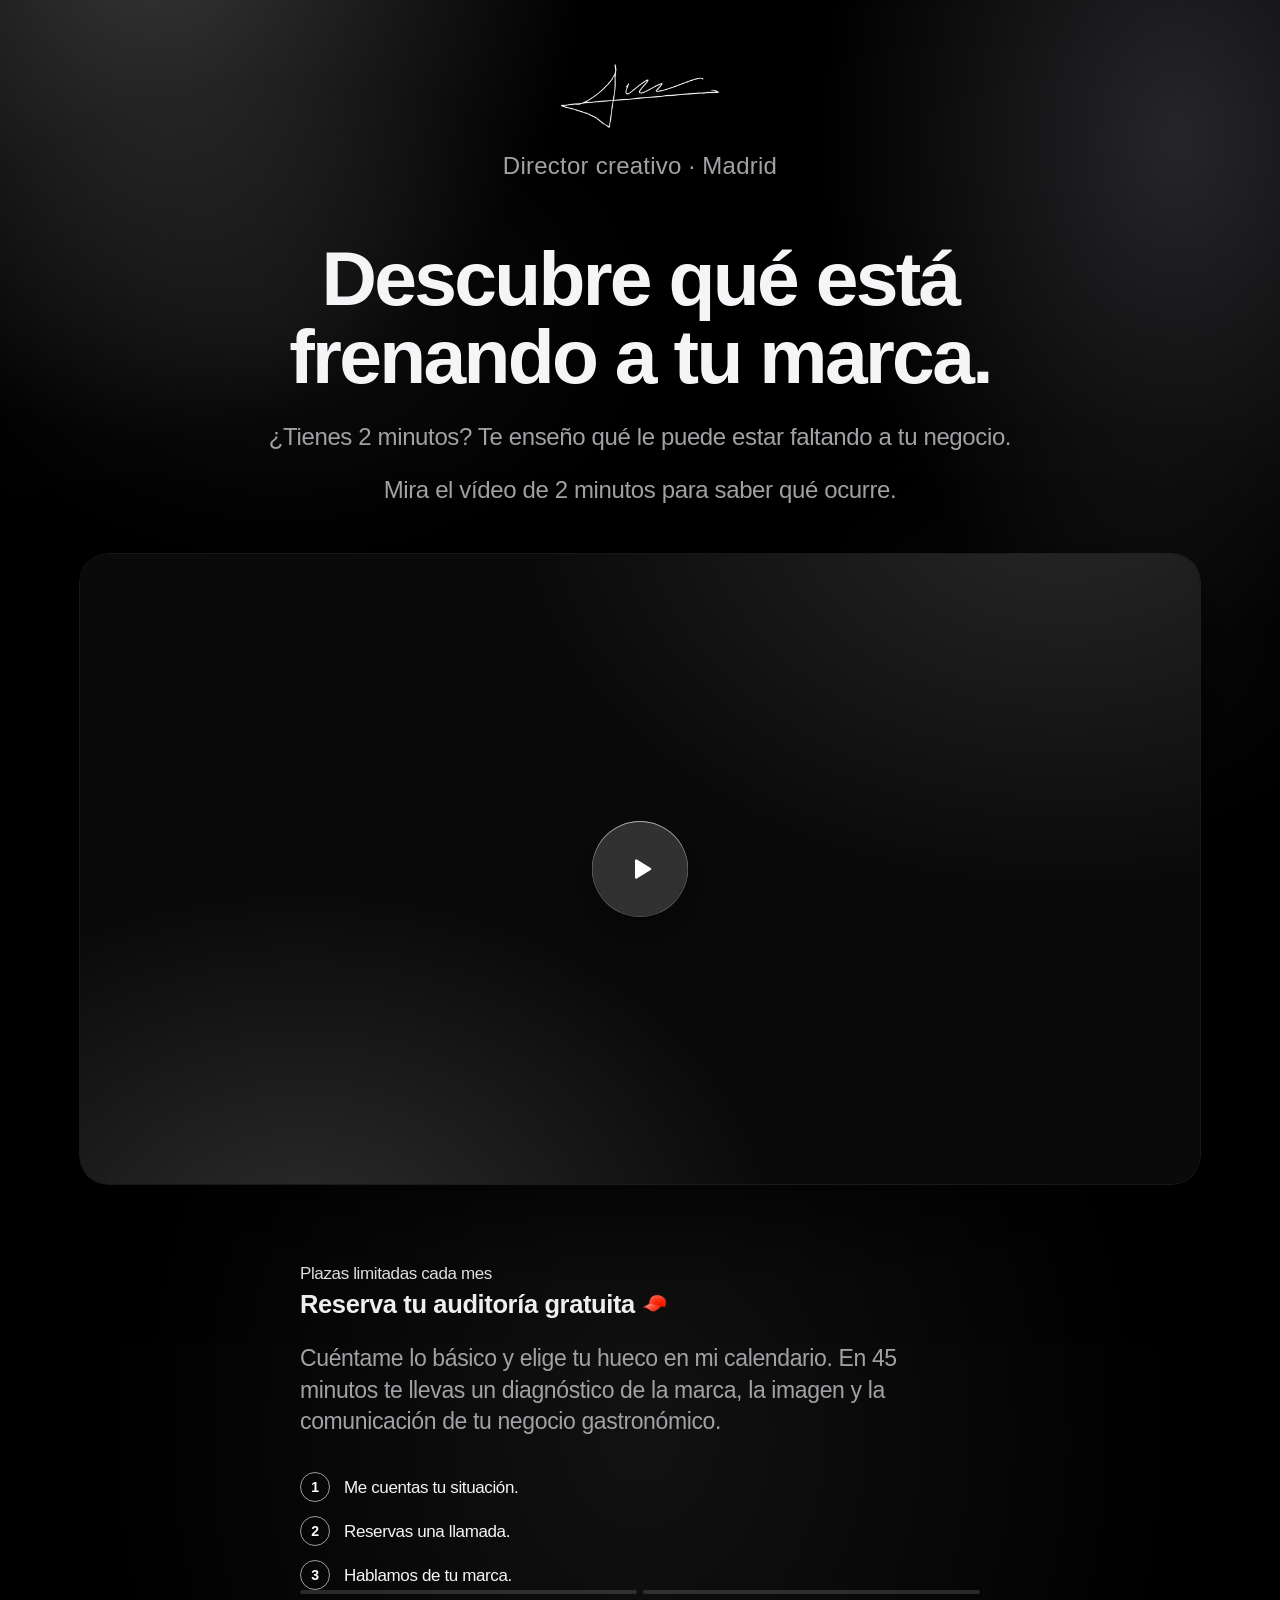
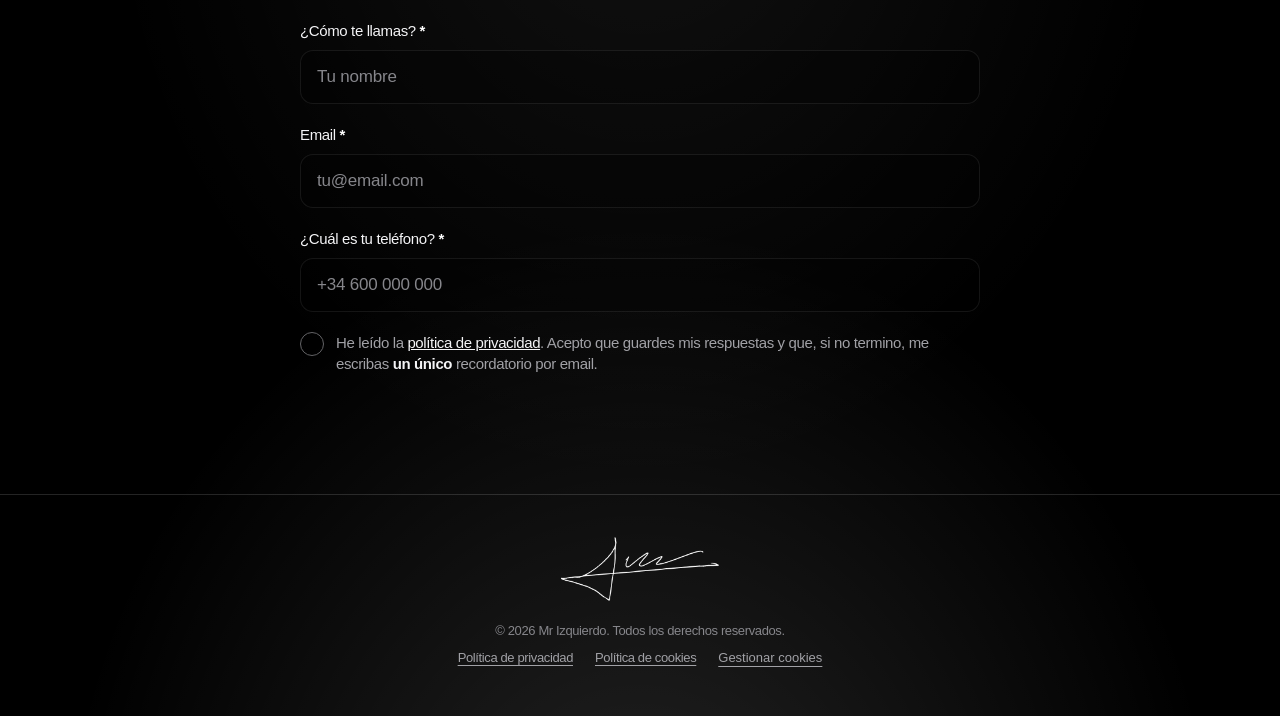
==== commit b25e5641: "Update index.html" ====
--- a/index.html
+++ b/index.html
@@ -152,9 +152,31 @@
 
           <div class="step" data-title="Tu marca">
             <div class="field"><label for="f-tipo">Tipo de negocio</label>
-              <select class="js-select" id="f-tipo" name="tipo" data-placeholder="Selecciona una opción">
-                <option value="">Selecciona una opción</option><option>Restaurante</option><option>Cafetería</option><option>Bar</option><option>Heladería</option><option>Hotel</option><option>Marca gastronómica</option><option>Aún no tengo local (voy a abrir)</option><option>Otro</option>
-              </select></div>
+              
+<select class="js-select" id="f-tipo" name="tipo" data-placeholder="Selecciona una opción">
+  <option value="">Selecciona una opción</option>
+  <option value="Restaurante">Restaurante</option>
+  <option value="Cafetería">Cafetería</option>
+  <option value="Bar">Bar</option>
+  <option value="Heladería">Heladería</option>
+  <option value="Hotel">Hotel</option>
+  <option value="Marca gastronómica">Marca gastronómica</option>
+  <option value="Aún no tengo local (voy a abrir)">Aún no tengo local (voy a abrir)</option>
+  <option value="Otro">Otro</option>
+</select>
+
+<div class="field" id="tipoOtroWrap" hidden>
+  <label for="f-tipo-otro">¿Qué tipo de negocio tienes?</label>
+  <input
+    class="input"
+    id="f-tipo-otro"
+    name="tipo_otro"
+    type="text"
+    placeholder="Escribe el tipo de negocio"
+    autocomplete="organization"
+  >
+</div>
+
             <div class="field"><label for="f-web">Instagram o web</label><input class="input" id="f-web" name="web" type="text" autocapitalize="none" placeholder="@tu_negocio o tuweb.com"></div>
             <div class="field"><label for="f-inversion">Inversión prevista</label>
               <select class="js-select" id="f-inversion" name="inversion" data-placeholder="Selecciona una opción">
--- a/assets/styles.css
+++ b/assets/styles.css
@@ -841,3 +841,142 @@
   object-fit: contain;
   vertical-align: -0.12em;
 }
+
+
+/* ==========================================
+   MR_IZQUIERDO · SIMPLIFICACIÓN DE LA LANDING
+   ========================================== */
+
+/* Sin cabecera */
+.site-header {
+  display: none !important;
+}
+
+/* Firma del hero */
+.signature {
+  display: flex;
+  flex-direction: column;
+  align-items: center;
+  justify-content: center;
+  gap: 22px;
+  margin: 0 auto clamp(36px, 5vw, 58px);
+  text-align: center;
+}
+
+.signature-img {
+  display: block;
+  width:  min(220px, 58vw);
+  height: 64px;
+  object-fit: contain;
+  object-position: center;
+}
+
+.creds {
+  margin: 0;
+  color: var(--muted);
+  font-size: 14px;
+  line-height: 1.4;
+  letter-spacing: .01em;
+}
+
+/* Texto introductorio */
+.hero .hook {
+  max-width: 760px;
+  margin: 22px auto 0;
+}
+
+.hero .small {
+  max-width: 620px;
+  margin: 20px auto 0;
+}
+
+/* Formulario: ancho limitado en ordenador */
+.form-section {
+  width: 100%;
+  padding: 0 24px clamp(64px, 8vw, 100px);
+}
+
+.form-card {
+  width: 100%;
+  max-width: 680px;
+  margin-inline: auto;
+  min-width: 0;
+}
+
+/* Que todos los elementos respeten el ancho de la tarjeta */
+.form-card *,
+.form-card *::before,
+.form-card *::after {
+  box-sizing: border-box;
+}
+
+.form-card input:not([type="checkbox"]),
+.form-card select,
+.form-card textarea,
+.form-card .select,
+.form-card .select-btn {
+  max-width: 100%;
+  min-width: 0;
+}
+
+.form-card .input {
+  width: 100%;
+}
+
+.form-card .field {
+  min-width: 0;
+}
+
+/* Footer */
+.site-footer .footer-signature {
+  display: flex;
+  justify-content: center;
+  align-items: center;
+  margin: 0 auto 20px;
+}
+
+.footer-signature img {
+  display: block;
+  width: min(220px, 58vw);
+  height: 64px;
+  object-fit: contain;
+  object-position: center;
+}
+
+/* Móvil: más espacio lateral y campos sin desbordamiento */
+@media (max-width: 700px) {
+  .form-section {
+    padding-right: 18px;
+    padding-left: 18px;
+  }
+
+  .form-card {
+    max-width: 100%;
+    padding: 0;
+  }
+
+  .form-card .form-head,
+  .form-card #formWrap,
+  .form-card .done {
+    min-width: 0;
+    max-width: 100%;
+  }
+
+  .form-card .nav {
+    gap: 10px;
+  }
+
+  .form-card .nav button {
+    min-width: 0;
+    white-space: normal;
+  }
+
+  .signature {
+    gap: 18px;
+  }
+
+  .signature-img,
+  .footer-signature img {
+    width: min(200px, 62vw);
+  }
+}
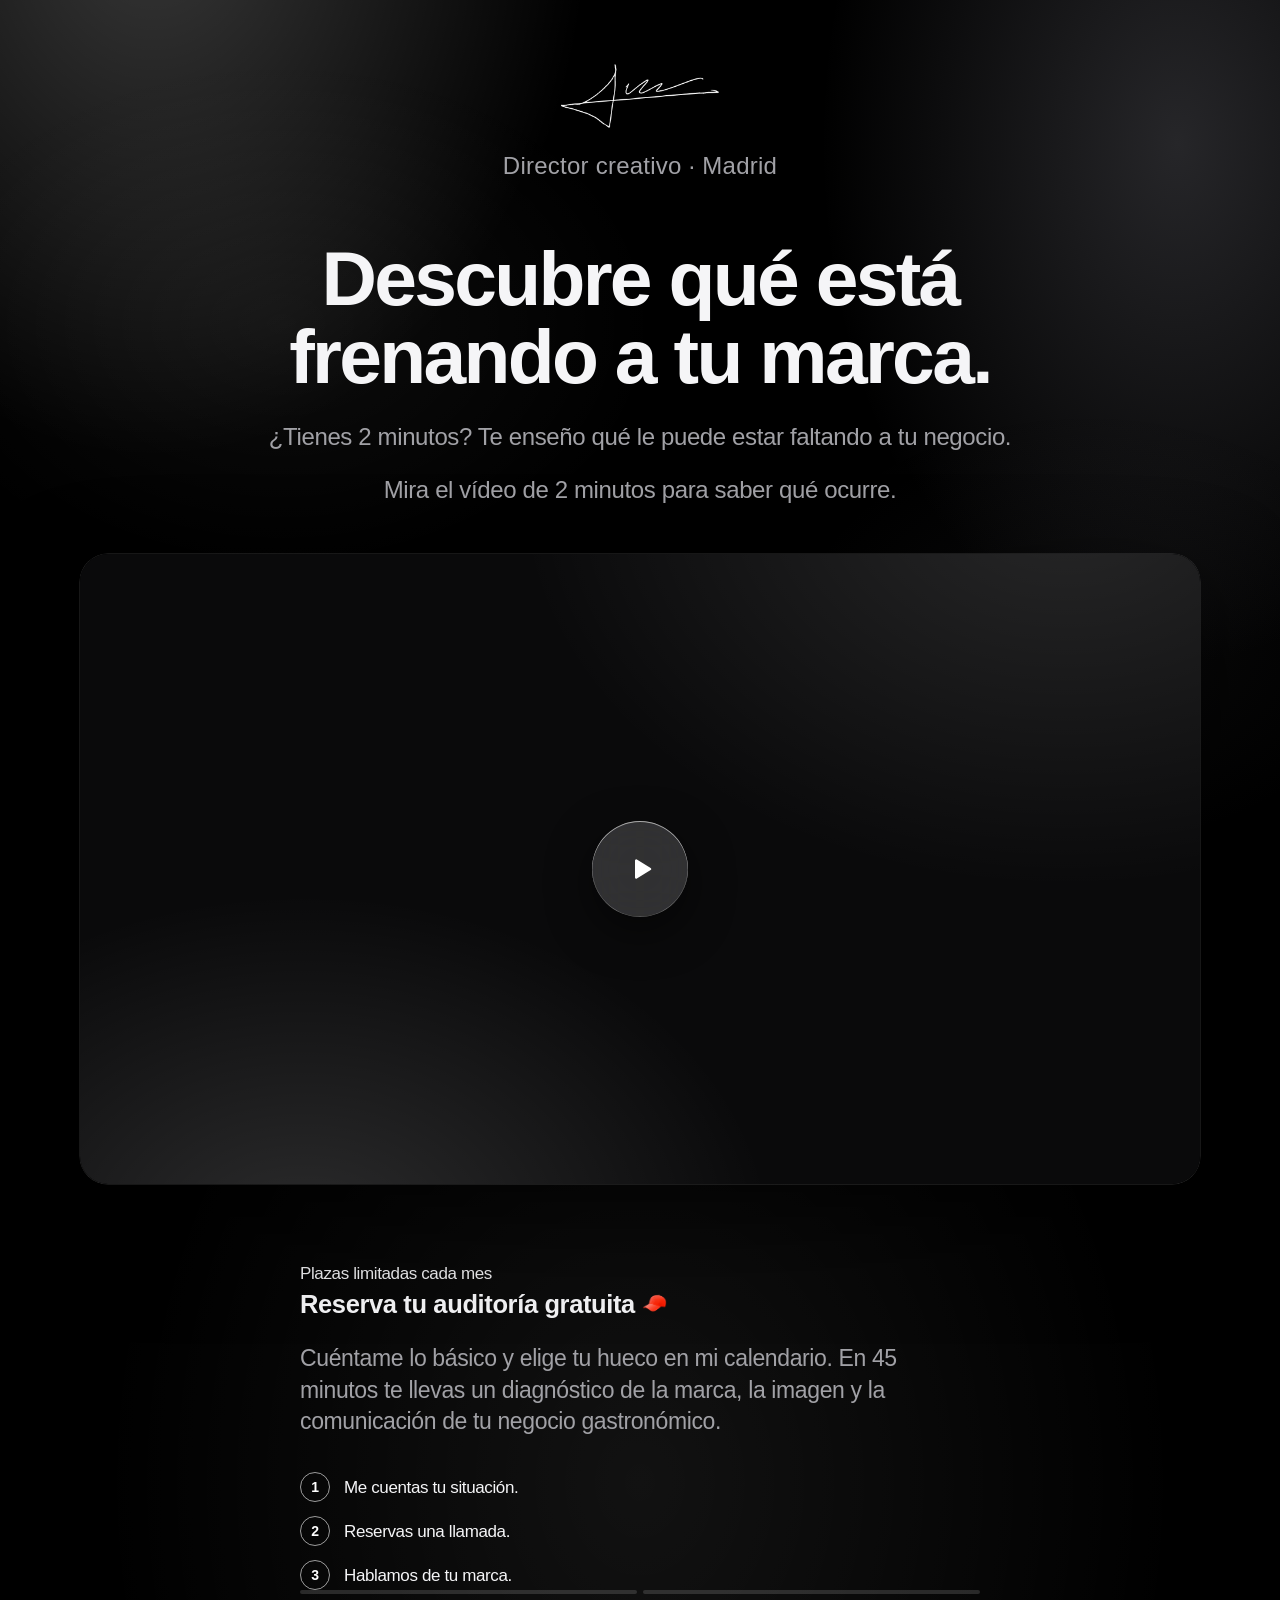
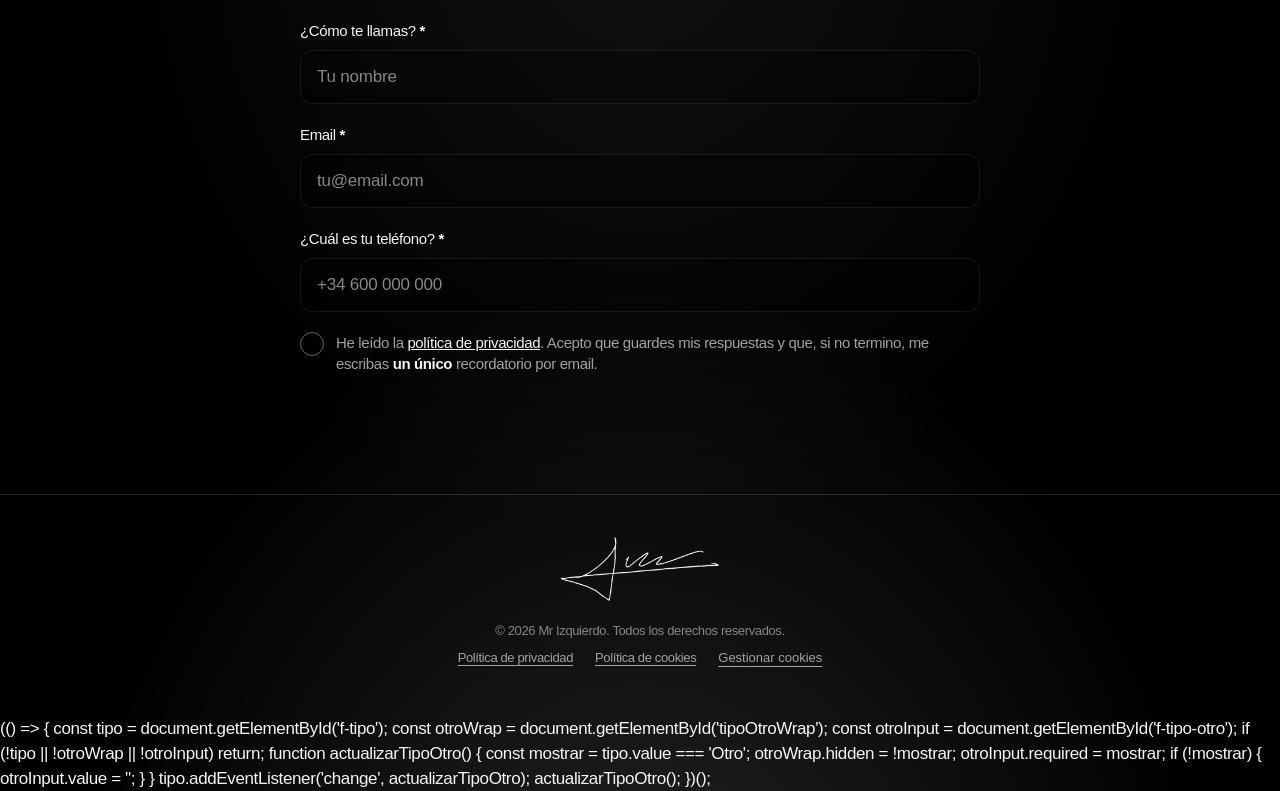
==== commit 7ff2148a: "Update index.html" ====
--- a/index.html
+++ b/index.html
@@ -252,5 +252,27 @@
 
 <script src="assets/config.js"></script>
 <script src="assets/app.js"></script>
+  
+(() => {
+  const tipo = document.getElementById('f-tipo');
+  const otroWrap = document.getElementById('tipoOtroWrap');
+  const otroInput = document.getElementById('f-tipo-otro');
+
+  if (!tipo || !otroWrap || !otroInput) return;
+
+  function actualizarTipoOtro() {
+    const mostrar = tipo.value === 'Otro';
+    otroWrap.hidden = !mostrar;
+    otroInput.required = mostrar;
+
+    if (!mostrar) {
+      otroInput.value = '';
+    }
+  }
+
+  tipo.addEventListener('change', actualizarTipoOtro);
+  actualizarTipoOtro();
+})();
+
 </body>
 </html>
